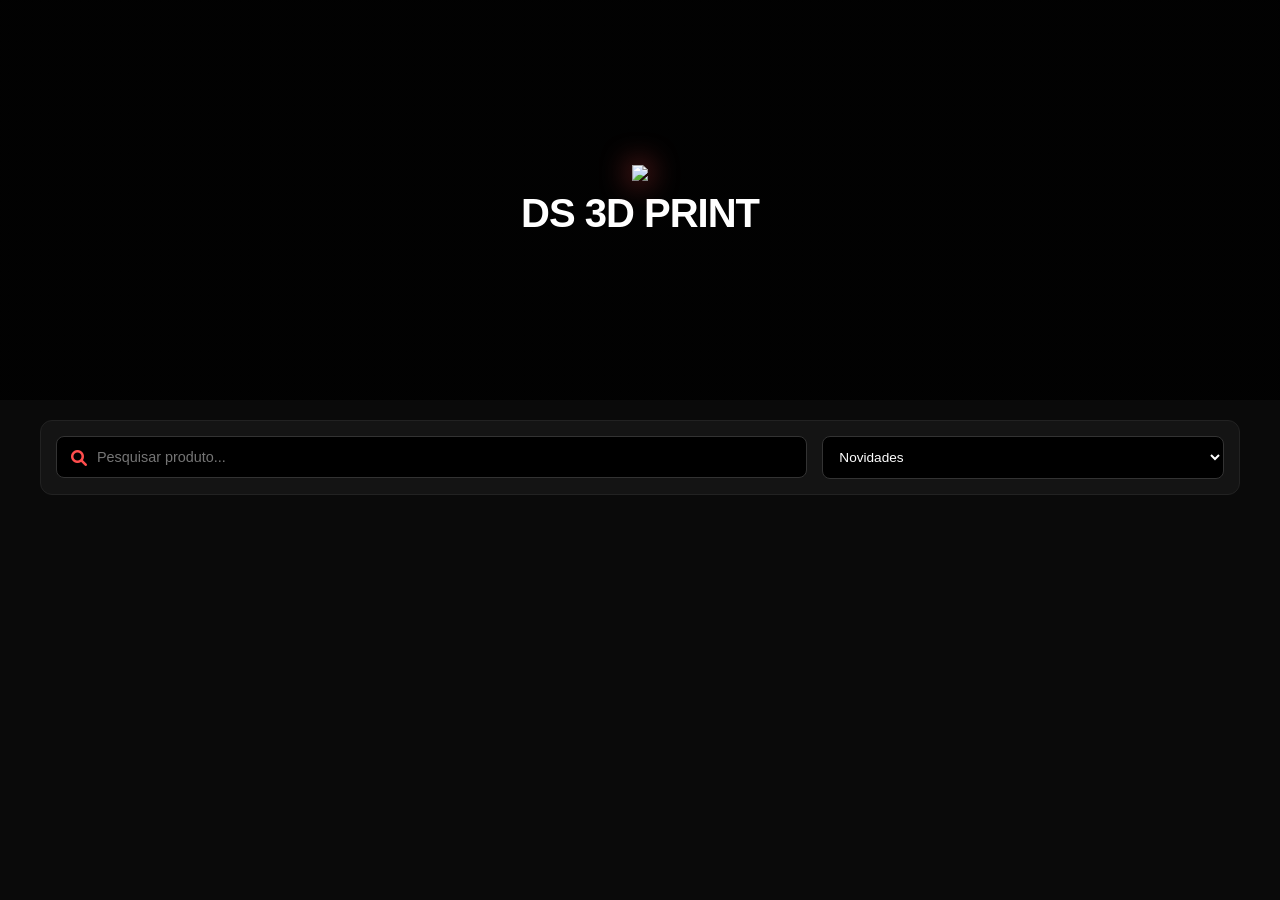
==== index.html @ 28a9cb51 "Fix layout and visibility issues in index.html Correct layout issues in tools section and filters vi" ====
<!DOCTYPE html>
<html lang="pt">
<head>
    <meta charset="UTF-8">
    <meta name="viewport" content="width=device-width, initial-scale=1.0">
    <title>DS 3D PRINT | Engenharia & Design</title>
    
    <script src="https://cdn.jsdelivr.net/npm/@supabase/supabase-js@2"></script>
    <link rel="stylesheet" href="https://cdnjs.cloudflare.com/ajax/libs/font-awesome/6.0.0/css/all.min.css">

    <style>
        :root {
            --bg: #0a0a0a;
            --card-bg: #141414;
            --text: #ffffff;
            --accent: #ff4d4d;
            --accent-hover: #cc0000;
            --gray: #888;
            --gold: #ffd700;
        }

        body { font-family: 'Inter', sans-serif; background: var(--bg); color: var(--text); margin: 0; overflow-x: hidden; }

        /* HERO */
        .hero {
            height: 40vh; display: flex; flex-direction: column; justify-content: center; align-items: center; text-align: center;
            background: linear-gradient(rgba(0,0,0,0.85), rgba(0,0,0,0.85)), 
                        url('https://wxwdvixxcrduzneqjfwo.supabase.co/storage/v1/object/public/fotos_pecas/fundo.png');
            background-size: cover; background-position: center; background-attachment: fixed; padding: 20px;
        }
        .logo-hero { max-height: 70px; margin-bottom: 10px; filter: drop-shadow(0 0 15px var(--accent)); }
        h1 { font-size: clamp(1.5rem, 5vw, 2.5rem); margin: 0; font-weight: 900; letter-spacing: -1px; }

        /* FERRAMENTAS - CORREÇÃO DE LAYOUT */
        .tools-section { max-width: 1200px; margin: 20px auto 0; padding: 0 15px; }
        
        .tools-container { 
            display: flex; 
            gap: 15px; 
            flex-wrap: wrap; 
            background: var(--card-bg); 
            padding: 15px; 
            border-radius: 12px;
            border: 1px solid #222;
        }

        .search-wrapper { position: relative; flex: 2; min-width: 250px; }
        .search-input { 
            width: 100%; padding: 12px 12px 12px 40px; background: #000; 
            border: 1px solid #333; border-radius: 8px; color: white; outline: none; font-size: 0.9rem;
            box-sizing: border-box;
        }
        .search-icon { position: absolute; left: 15px; top: 50%; transform: translateY(-50%); color: var(--accent); }

        .sort-select { 
            flex: 1; min-width: 150px; padding: 12px; background: #000; 
            border: 1px solid #333; border-radius: 8px; color: white; font-size: 0.85rem; cursor: pointer; 
        }

        /* FILTROS - CORREÇÃO DE VISIBILIDADE */
        .filters { 
            display: flex; 
            justify-content: center; 
            gap: 10px; 
            margin: 25px auto; 
            flex-wrap: wrap; 
            max-width: 1200px; 
            padding: 0 15px;
        }
        .filter-btn { 
            background: #111; color: #fff; border: 1px solid #333; padding: 10px 18px; 
            border-radius: 6px; cursor: pointer; font-size: 0.75rem; font-weight: bold; 
            text-transform: uppercase; transition: 0.3s; 
        }
        .filter-btn.active { background: var(--accent); border-color: var(--accent); box-shadow: 0 4px 12px rgba(255,77,77,0.3); }

        /* DESTAQUES */
        .destaque-section { padding: 20px 15px; max-width: 1200px; margin: 0 auto 40px; background: rgba(255, 215, 0, 0.03); border-radius: 15px; }
        .destaque-grid { display: grid; grid-template-columns: repeat(auto-fill, minmax(180px, 1fr)); gap: 15px; }

        /* GRID CATALOGO */
        section { padding: 0 15px 40px; max-width: 1200px; margin: 0 auto; }
        .grid { display: grid; grid-template-columns: repeat(auto-fill, minmax(280px, 1fr)); gap: 20px; }

        /* CARDS */
        .card { background: var(--card-bg); border: 1px solid #222; border-radius: 12px; overflow: hidden; display: flex; flex-direction: column; position: relative; transition: 0.3s; }
        .card:hover { border-color: var(--accent); transform: translateY(-3px); }
        .card-destaque { border-color: var(--gold); }
        
        .carousel { position: relative; width: 100%; aspect-ratio: 1; background: #fff; }
        .carousel-track { display: flex; overflow-x: auto; scroll-snap-type: x mandatory; scrollbar-width: none; height: 100%; }
        .carousel-track::-webkit-scrollbar { display: none; }
        .carousel-track img { min-width: 100%; height: 100%; object-fit: contain; scroll-snap-align: start; }

        .card-info { padding: 15px; flex-grow: 1; display: flex; flex-direction: column; justify-content: space-between; }
        .card-nome { font-size: 0.85rem; font-weight: 800; text-transform: uppercase; color: #fff; margin-bottom: 5px; min-height: 2.4em; }
        .preco { font-size: 1.3rem; color: var(--accent); font-weight: 900; margin-bottom: 10px; }
        
        .order-row { display: flex; gap: 8px; align-items: center; }
        .qty { width: 45px; background: #000; border: 1px solid #333; color: white; padding: 8px 2px; text-align: center; border-radius: 5px; font-size: 0.8rem; }
        .btn-order { flex: 1; background: var(--accent); color: white; border: none; padding: 10px; font-weight: bold; border-radius: 6px; font-size: 0.75rem; cursor: pointer; text-transform: uppercase; }

        .wa-float { position: fixed; bottom: 20px; right: 20px; z-index: 1000; }
        .wa-btn { background: var(--accent); color: white; padding: 14px 22px; border-radius: 50px; text-decoration: none; font-weight: bold; box-shadow: 0 5px 15px rgba(255,77,77,0.4); display: flex; align-items: center; gap: 8px; }

        @media (max-width: 600px) { 
            .tools-container { flex-direction: column; }
            .wa-btn span { display: none; }
        }
    </style>
</head>
<body>

    <div class="hero">
        <img src="https://wxwdvixxcrduzneqjfwo.supabase.co/storage/v1/object/public/fotos_pecas/logo.png" class="logo-hero">
        <h1>DS 3D PRINT</h1>
    </div>

    <div class="tools-section">
        <div class="tools-container">
            <div class="search-wrapper">
                <i class="fas fa-search search-icon"></i>
                <input type="text" id="search-input" class="search-input" placeholder="Pesquisar produto...">
            </div>
            <select id="sort-select" class="sort-select">
                <option value="recentes">Novidades</option>
                <option value="crescente">Preço: Baixo para Alto</option>
                <option value="decrescente">Preço: Alto para Baixo</option>
            </select>
        </div>
    </div>

    <div class="filters" id="category-filters"></div>

    <div class="destaque-section" id="destaque-section" style="display:none;">
        <h2 style="font-size: 0.8rem; color: var(--gold); text-transform: uppercase; margin-bottom: 15px;">⭐ Em Destaque</h2>
        <div class="destaque-grid" id="destaque-grid"></div>
    </div>

    <section>
        <div class="grid" id="portfolio-grid"></div>
    </section>

    <div class="wa-float" id="wa-float" style="display:none;">
        <a href="https://wa.me/351911780404" class="wa-btn" target="_blank"><i class="fab fa-whatsapp"></i> <span>Encomendar</span></a>
    </div>

    <script>
        const SB_URL = "https://wxwdvixxcrduzneqjfwo.supabase.co";
        const SB_KEY = "eyJhbGciOiJIUzI1NiIsInR5cCI6IkpXVCJ9.eyJpc3MiOiJzdXBhYmFzZSIsInJlZiI6Ind4d2R2aXh4Y3JkdXpuZXFqZndvIiwicm9sZSI6ImFub24iLCJpYXQiOjE3NzIyMTg0MDEsImV4cCI6MjA4Nzc5NDQwMX0.WKs7b9PMec_AxbU2TThK_TdiyhN8pamiUFN1H2z36aM";
        const _supabase = supabase.createClient(SB_URL, SB_KEY);

        let todasAsPecas = [];
        let categoriaAtiva = 'Todas';

        const regrasCategorias = [
            { chave: 'suporte', nome: 'Suportes' },
            { chave: 'vaso', nome: 'Vasos' },
            { chave: 'articulado', nome: 'Articulados' },
            { chave: 'organizador', nome: 'Organizadores' },
            { chave: 'jarra', nome: 'Jarras' }
        ];

        async function carregar() {
            const { data } = await _supabase.from('pecas_portfolio').select('*').order('created_at', { ascending: false });
            
            todasAsPecas = data.map(p => {
                let catAuto = p.categoria && p.categoria !== 'Geral' ? p.categoria : null;
                const nomeLow = p.nome_peca.toLowerCase();
                
                if (!catAuto) {
                    for (let regra of regrasCategorias) {
                        if (nomeLow.includes(regra.chave)) {
                            catAuto = regra.nome;
                            break;
                        }
                    }
                }
                return { ...p, categoria_final: catAuto || 'Outros' };
            });

            const categoriasUnicas = [...new Set(todasAsPecas.map(p => p.categoria_final))].sort();
            const fDiv = document.getElementById('category-filters');
            
            fDiv.innerHTML = `<button class="filter-btn active" onclick="setCat('Todas', this)">Todas</button>`;
            categoriasUnicas.forEach(cat => {
                fDiv.innerHTML += `<button class="filter-btn" onclick="setCat('${cat}', this)">${cat}</button>`;
            });

            const emDestaque = todasAsPecas.filter(p => p.destaque);
            if (emDestaque.length > 0) {
                document.getElementById('destaque-section').style.display = 'block';
                document.getElementById('destaque-grid').innerHTML = emDestaque.map(p => criarCard(p, 'dest')).join('');
            }

            renderizar();
        }

        function renderizar() {
            const termo = document.getElementById('search-input').value.toLowerCase();
            const sort = document.getElementById('sort-select').value;
            const grid = document.getElementById('portfolio-grid');
            
            let filtrados = todasAsPecas.filter(p => {
                const matchCat = (categoriaAtiva === 'Todas') || (p.categoria_final === categoriaAtiva);
                const matchSearch = p.nome_peca.toLowerCase().includes(termo);
                return matchCat && matchSearch;
            });

            if (sort === 'crescente') filtrados.sort((a,b) => a.preco_sugerido - b.preco_sugerido);
            else if (sort === 'decrescente') filtrados.sort((a,b) => b.preco_sugerido - a.preco_sugerido);
            else filtrados.sort((a,b) => new Date(b.created_at) - new Date(a.created_at));

            grid.innerHTML = filtrados.map(p => criarCard(p, '')).join('');
        }

        function criarCard(p, prefix) {
            const fotos = p.foto_url.split(',');
            const id = prefix ? `${prefix}-${p.id}` : p.id;
            return `
                <div class="card ${prefix==='dest'?'card-destaque':''}">
                    <div class="carousel">
                        <div class="carousel-track" onscroll="updateDots(this, '${id}')">
                            ${fotos.map(url => `<img src="${url.trim()}" loading="lazy">`).join('')}
                        </div>
                        ${fotos.length > 1 ? `<div class="dots" id="dots-${id}">${fotos.map((_,i) => `<div class="dot ${i===0?'active':''}"></div>`).join('')}</div>` : ''}
                    </div>
                    <div class="card-info">
                        <div>
                            <div class="card-nome">${p.nome_peca}</div>
                            <div class="preco">${p.preco_sugerido}€</div>
                        </div>
                        <div class="order-row">
                            <input type="number" id="qtd-${id}" value="1" min="1" class="qty">
                            <button onclick="encomendar('${p.nome_peca.replace(/'/g, "\\'")}', '${id}', ${p.preco_sugerido})" class="btn-order">Encomendar</button>
                        </div>
                    </div>
                </div>`;
        }

        function setCat(c, btn) {
            document.querySelectorAll('.filter-btn').forEach(b => b.classList.remove('active'));
            btn.classList.add('active');
            categoriaAtiva = c;
            renderizar();
        }

        function updateDots(track, id) {
            const dotsContainer = document.getElementById(`dots-${id}`);
            if (!dotsContainer) return;
            const index = Math.round(track.scrollLeft / track.offsetWidth);
            const dots = dotsContainer.querySelectorAll('.dot');
            dots.forEach((dot, i) => dot.classList.toggle('active', i === index));
        }

        function encomendar(nome, id, preco) {
            const qtd = document.getElementById(`qtd-${id}`).value;
            window.open(`https://wa.me/351911780404?text=Olá Diogo! Gostaria de encomendar:\n\n🛠️ *Projeto:* ${nome}\n🔢 *Qtd:* ${qtd}\n💰 *Total:* ${(qtd*preco).toFixed(2)}€`, '_blank');
        }

        document.getElementById('search-input').addEventListener('input', renderizar);
        document.getElementById('sort-select').addEventListener('change', renderizar);

        carregar();
        setTimeout(() => { document.getElementById('wa-float').style.display = 'flex'; }, 2000);
    </script>
</body>
</html>
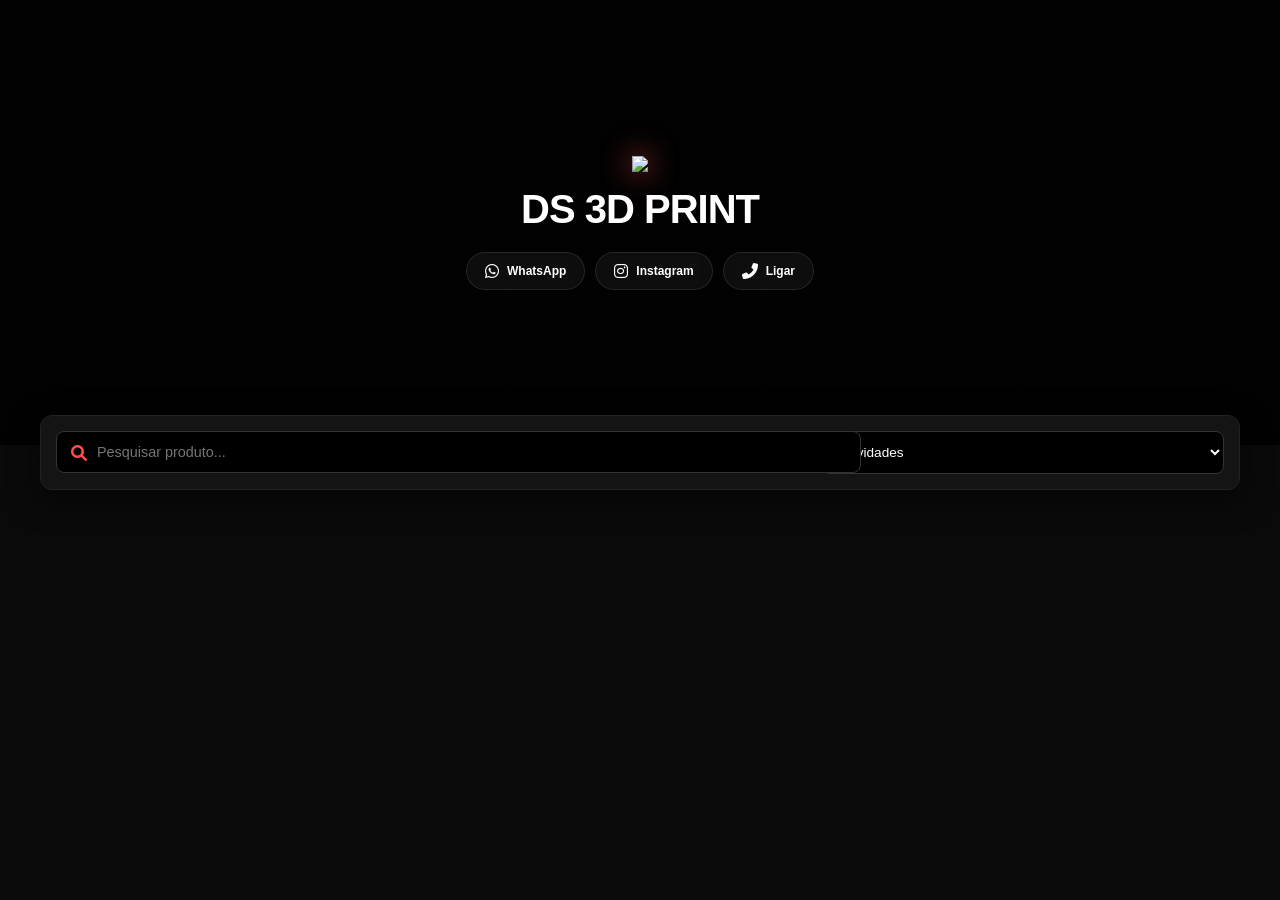
==== commit 78ff461e: "Update index.html" ====
--- a/index.html
+++ b/index.html
@@ -23,88 +23,77 @@
 
         /* HERO */
         .hero {
-            height: 40vh; display: flex; flex-direction: column; justify-content: center; align-items: center; text-align: center;
+            height: 45vh; display: flex; flex-direction: column; justify-content: center; align-items: center; text-align: center;
             background: linear-gradient(rgba(0,0,0,0.85), rgba(0,0,0,0.85)), 
                         url('https://wxwdvixxcrduzneqjfwo.supabase.co/storage/v1/object/public/fotos_pecas/fundo.png');
             background-size: cover; background-position: center; background-attachment: fixed; padding: 20px;
         }
-        .logo-hero { max-height: 70px; margin-bottom: 10px; filter: drop-shadow(0 0 15px var(--accent)); }
-        h1 { font-size: clamp(1.5rem, 5vw, 2.5rem); margin: 0; font-weight: 900; letter-spacing: -1px; }
-
-        /* FERRAMENTAS - CORREÇÃO DE LAYOUT */
-        .tools-section { max-width: 1200px; margin: 20px auto 0; padding: 0 15px; }
-        
+        .logo-hero { max-height: 80px; margin-bottom: 15px; filter: drop-shadow(0 0 15px var(--accent)); }
+        h1 { font-size: clamp(1.8rem, 6vw, 2.5rem); margin: 0; font-weight: 900; letter-spacing: -1px; text-transform: uppercase; }
+
+        /* BOTÕES DE CONTACTO RÁPIDO */
+        .quick-contacts { display: flex; gap: 10px; margin-top: 20px; flex-wrap: wrap; justify-content: center; }
+        .contact-chip { 
+            background: rgba(255, 255, 255, 0.05); border: 1px solid rgba(255, 255, 255, 0.1);
+            color: white; padding: 10px 18px; border-radius: 50px; text-decoration: none;
+            font-size: 0.75rem; font-weight: 700; display: flex; align-items: center; gap: 8px;
+            transition: 0.3s; backdrop-filter: blur(5px);
+        }
+        .contact-chip:hover { background: var(--accent); border-color: var(--accent); transform: translateY(-2px); }
+        .contact-chip i { font-size: 1rem; }
+
+        /* FERRAMENTAS (PESQUISA + ORDENAÇÃO) */
+        .tools-section { max-width: 1200px; margin: -30px auto 0; padding: 0 15px; position: relative; z-index: 10; }
         .tools-container { 
-            display: flex; 
-            gap: 15px; 
-            flex-wrap: wrap; 
-            background: var(--card-bg); 
-            padding: 15px; 
-            border-radius: 12px;
-            border: 1px solid #222;
-        }
-
+            display: flex; gap: 15px; flex-wrap: wrap; background: var(--card-bg); 
+            padding: 15px; border-radius: 12px; border: 1px solid #222; box-shadow: 0 10px 30px rgba(0,0,0,0.5);
+        }
         .search-wrapper { position: relative; flex: 2; min-width: 250px; }
         .search-input { 
             width: 100%; padding: 12px 12px 12px 40px; background: #000; 
             border: 1px solid #333; border-radius: 8px; color: white; outline: none; font-size: 0.9rem;
-            box-sizing: border-box;
         }
         .search-icon { position: absolute; left: 15px; top: 50%; transform: translateY(-50%); color: var(--accent); }
-
         .sort-select { 
             flex: 1; min-width: 150px; padding: 12px; background: #000; 
             border: 1px solid #333; border-radius: 8px; color: white; font-size: 0.85rem; cursor: pointer; 
         }
 
-        /* FILTROS - CORREÇÃO DE VISIBILIDADE */
-        .filters { 
-            display: flex; 
-            justify-content: center; 
-            gap: 10px; 
-            margin: 25px auto; 
-            flex-wrap: wrap; 
-            max-width: 1200px; 
-            padding: 0 15px;
-        }
-        .filter-btn { 
-            background: #111; color: #fff; border: 1px solid #333; padding: 10px 18px; 
-            border-radius: 6px; cursor: pointer; font-size: 0.75rem; font-weight: bold; 
-            text-transform: uppercase; transition: 0.3s; 
-        }
-        .filter-btn.active { background: var(--accent); border-color: var(--accent); box-shadow: 0 4px 12px rgba(255,77,77,0.3); }
+        /* FILTROS CATEGORIAS */
+        .filters { display: flex; justify-content: center; gap: 8px; margin: 30px auto; flex-wrap: wrap; max-width: 1200px; padding: 0 15px; }
+        .filter-btn { background: #111; color: #fff; border: 1px solid #222; padding: 8px 16px; border-radius: 6px; cursor: pointer; font-size: 0.7rem; font-weight: bold; text-transform: uppercase; transition: 0.3s; }
+        .filter-btn.active { background: var(--accent); border-color: var(--accent); }
 
         /* DESTAQUES */
-        .destaque-section { padding: 20px 15px; max-width: 1200px; margin: 0 auto 40px; background: rgba(255, 215, 0, 0.03); border-radius: 15px; }
+        .destaque-section { padding: 20px 15px; max-width: 1200px; margin: 0 auto 40px; }
         .destaque-grid { display: grid; grid-template-columns: repeat(auto-fill, minmax(180px, 1fr)); gap: 15px; }
 
-        /* GRID CATALOGO */
+        /* GRID PRINCIPAL */
         section { padding: 0 15px 40px; max-width: 1200px; margin: 0 auto; }
         .grid { display: grid; grid-template-columns: repeat(auto-fill, minmax(280px, 1fr)); gap: 20px; }
 
         /* CARDS */
         .card { background: var(--card-bg); border: 1px solid #222; border-radius: 12px; overflow: hidden; display: flex; flex-direction: column; position: relative; transition: 0.3s; }
         .card:hover { border-color: var(--accent); transform: translateY(-3px); }
-        .card-destaque { border-color: var(--gold); }
-        
         .carousel { position: relative; width: 100%; aspect-ratio: 1; background: #fff; }
         .carousel-track { display: flex; overflow-x: auto; scroll-snap-type: x mandatory; scrollbar-width: none; height: 100%; }
-        .carousel-track::-webkit-scrollbar { display: none; }
         .carousel-track img { min-width: 100%; height: 100%; object-fit: contain; scroll-snap-align: start; }
+        .dots { position: absolute; bottom: 8px; left: 50%; transform: translateX(-50%); display: flex; gap: 4px; z-index: 5; background: rgba(0,0,0,0.3); padding: 4px 8px; border-radius: 15px; }
+        .dot { width: 5px; height: 5px; background: rgba(255,255,255,0.3); border-radius: 50%; transition: 0.3s; }
+        .dot.active { background: var(--accent); width: 12px; border-radius: 3px; }
 
         .card-info { padding: 15px; flex-grow: 1; display: flex; flex-direction: column; justify-content: space-between; }
         .card-nome { font-size: 0.85rem; font-weight: 800; text-transform: uppercase; color: #fff; margin-bottom: 5px; min-height: 2.4em; }
-        .preco { font-size: 1.3rem; color: var(--accent); font-weight: 900; margin-bottom: 10px; }
-        
+        .preco { font-size: 1.3rem; color: var(--accent); font-weight: 900; margin-bottom: 12px; }
         .order-row { display: flex; gap: 8px; align-items: center; }
-        .qty { width: 45px; background: #000; border: 1px solid #333; color: white; padding: 8px 2px; text-align: center; border-radius: 5px; font-size: 0.8rem; }
+        .qty { width: 45px; background: #000; border: 1px solid #333; color: white; padding: 8px 2px; text-align: center; border-radius: 5px; }
         .btn-order { flex: 1; background: var(--accent); color: white; border: none; padding: 10px; font-weight: bold; border-radius: 6px; font-size: 0.75rem; cursor: pointer; text-transform: uppercase; }
 
         .wa-float { position: fixed; bottom: 20px; right: 20px; z-index: 1000; }
-        .wa-btn { background: var(--accent); color: white; padding: 14px 22px; border-radius: 50px; text-decoration: none; font-weight: bold; box-shadow: 0 5px 15px rgba(255,77,77,0.4); display: flex; align-items: center; gap: 8px; }
+        .wa-btn { background: #25D366; color: white; padding: 14px 22px; border-radius: 50px; text-decoration: none; font-weight: bold; box-shadow: 0 5px 15px rgba(0,0,0,0.3); display: flex; align-items: center; gap: 8px; }
 
         @media (max-width: 600px) { 
-            .tools-container { flex-direction: column; }
+            .tools-section { margin-top: 10px; }
             .wa-btn span { display: none; }
         }
     </style>
@@ -114,6 +103,18 @@
     <div class="hero">
         <img src="https://wxwdvixxcrduzneqjfwo.supabase.co/storage/v1/object/public/fotos_pecas/logo.png" class="logo-hero">
         <h1>DS 3D PRINT</h1>
+        
+        <div class="quick-contacts">
+            <a href="https://wa.me/351911780404" class="contact-chip" target="_blank">
+                <i class="fab fa-whatsapp"></i> WhatsApp
+            </a>
+            <a href="https://www.instagram.com/ds_3dprint" class="contact-chip" target="_blank">
+                <i class="fab fa-instagram"></i> Instagram
+            </a>
+            <a href="tel:+351911780404" class="contact-chip">
+                <i class="fas fa-phone-alt"></i> Ligar
+            </a>
+        </div>
     </div>
 
     <div class="tools-section">
@@ -133,7 +134,7 @@
     <div class="filters" id="category-filters"></div>
 
     <div class="destaque-section" id="destaque-section" style="display:none;">
-        <h2 style="font-size: 0.8rem; color: var(--gold); text-transform: uppercase; margin-bottom: 15px;">⭐ Em Destaque</h2>
+        <h2 style="font-size: 0.8rem; color: var(--gold); text-transform: uppercase; margin-bottom: 15px; letter-spacing: 2px;">⭐ Em Destaque</h2>
         <div class="destaque-grid" id="destaque-grid"></div>
     </div>
 
@@ -142,7 +143,9 @@
     </section>
 
     <div class="wa-float" id="wa-float" style="display:none;">
-        <a href="https://wa.me/351911780404" class="wa-btn" target="_blank"><i class="fab fa-whatsapp"></i> <span>Encomendar</span></a>
+        <a href="https://wa.me/351911780404" class="wa-btn" target="_blank">
+            <i class="fab fa-whatsapp"></i> <span>Dúvidas?</span>
+        </a>
     </div>
 
     <script>
@@ -167,7 +170,6 @@
             todasAsPecas = data.map(p => {
                 let catAuto = p.categoria && p.categoria !== 'Geral' ? p.categoria : null;
                 const nomeLow = p.nome_peca.toLowerCase();
-                
                 if (!catAuto) {
                     for (let regra of regrasCategorias) {
                         if (nomeLow.includes(regra.chave)) {
@@ -181,7 +183,6 @@
 
             const categoriasUnicas = [...new Set(todasAsPecas.map(p => p.categoria_final))].sort();
             const fDiv = document.getElementById('category-filters');
-            
             fDiv.innerHTML = `<button class="filter-btn active" onclick="setCat('Todas', this)">Todas</button>`;
             categoriasUnicas.forEach(cat => {
                 fDiv.innerHTML += `<button class="filter-btn" onclick="setCat('${cat}', this)">${cat}</button>`;
@@ -192,7 +193,6 @@
                 document.getElementById('destaque-section').style.display = 'block';
                 document.getElementById('destaque-grid').innerHTML = emDestaque.map(p => criarCard(p, 'dest')).join('');
             }
-
             renderizar();
         }
 
@@ -200,17 +200,14 @@
             const termo = document.getElementById('search-input').value.toLowerCase();
             const sort = document.getElementById('sort-select').value;
             const grid = document.getElementById('portfolio-grid');
-            
             let filtrados = todasAsPecas.filter(p => {
                 const matchCat = (categoriaAtiva === 'Todas') || (p.categoria_final === categoriaAtiva);
                 const matchSearch = p.nome_peca.toLowerCase().includes(termo);
                 return matchCat && matchSearch;
             });
-
             if (sort === 'crescente') filtrados.sort((a,b) => a.preco_sugerido - b.preco_sugerido);
             else if (sort === 'decrescente') filtrados.sort((a,b) => b.preco_sugerido - a.preco_sugerido);
             else filtrados.sort((a,b) => new Date(b.created_at) - new Date(a.created_at));
-
             grid.innerHTML = filtrados.map(p => criarCard(p, '')).join('');
         }
 
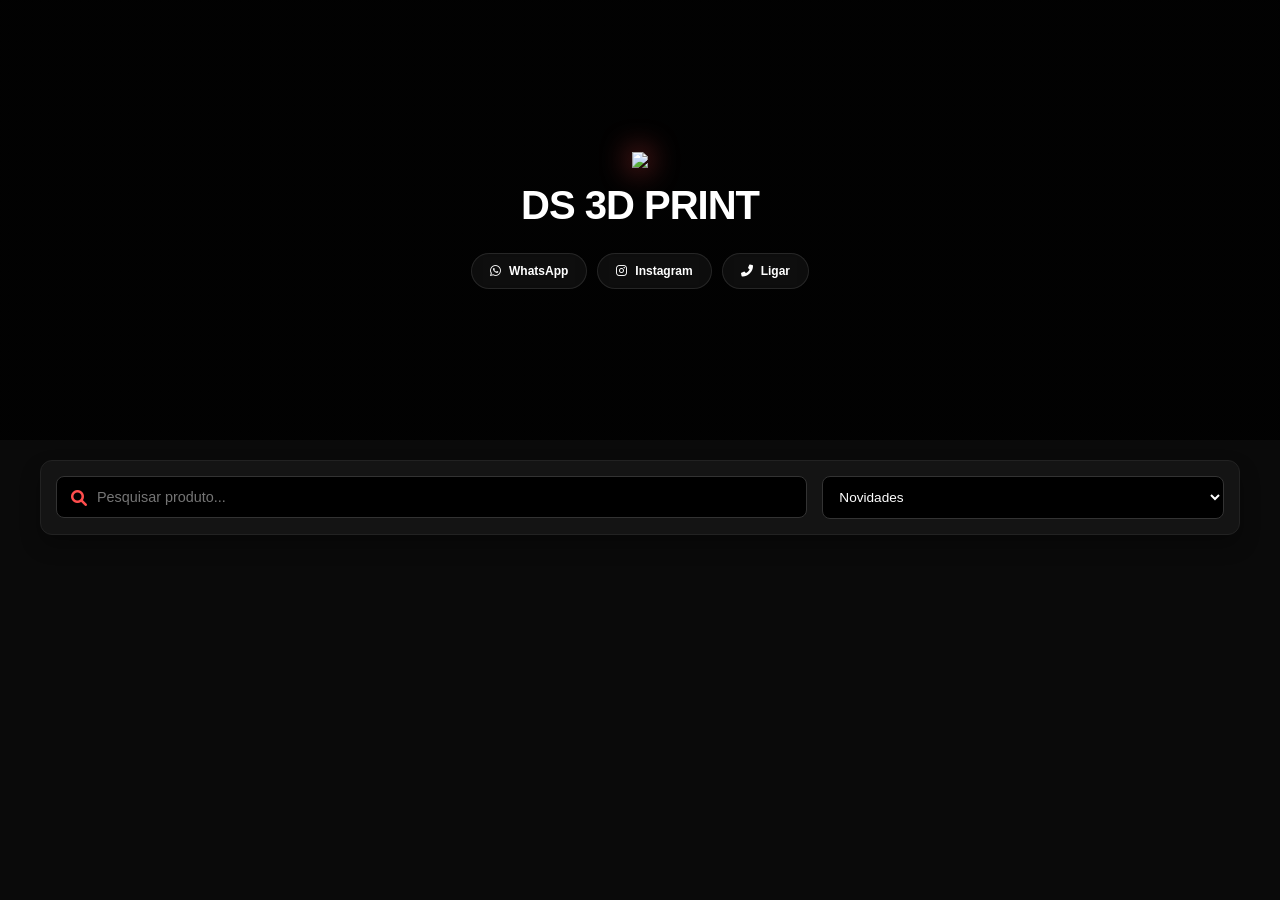
==== commit 812b1cd0: "Update index.html" ====
--- a/index.html
+++ b/index.html
@@ -23,16 +23,16 @@
 
         /* HERO */
         .hero {
-            height: 45vh; display: flex; flex-direction: column; justify-content: center; align-items: center; text-align: center;
+            height: auto; min-height: 40vh; display: flex; flex-direction: column; justify-content: center; align-items: center; text-align: center;
             background: linear-gradient(rgba(0,0,0,0.85), rgba(0,0,0,0.85)), 
                         url('https://wxwdvixxcrduzneqjfwo.supabase.co/storage/v1/object/public/fotos_pecas/fundo.png');
-            background-size: cover; background-position: center; background-attachment: fixed; padding: 20px;
+            background-size: cover; background-position: center; background-attachment: fixed; padding: 40px 20px;
         }
         .logo-hero { max-height: 80px; margin-bottom: 15px; filter: drop-shadow(0 0 15px var(--accent)); }
         h1 { font-size: clamp(1.8rem, 6vw, 2.5rem); margin: 0; font-weight: 900; letter-spacing: -1px; text-transform: uppercase; }
 
-        /* BOTÕES DE CONTACTO RÁPIDO */
-        .quick-contacts { display: flex; gap: 10px; margin-top: 20px; flex-wrap: wrap; justify-content: center; }
+        /* CONTACTOS RÁPIDOS */
+        .quick-contacts { display: flex; gap: 10px; margin-top: 25px; flex-wrap: wrap; justify-content: center; }
         .contact-chip { 
             background: rgba(255, 255, 255, 0.05); border: 1px solid rgba(255, 255, 255, 0.1);
             color: white; padding: 10px 18px; border-radius: 50px; text-decoration: none;
@@ -40,18 +40,18 @@
             transition: 0.3s; backdrop-filter: blur(5px);
         }
         .contact-chip:hover { background: var(--accent); border-color: var(--accent); transform: translateY(-2px); }
-        .contact-chip i { font-size: 1rem; }
-
-        /* FERRAMENTAS (PESQUISA + ORDENAÇÃO) */
-        .tools-section { max-width: 1200px; margin: -30px auto 0; padding: 0 15px; position: relative; z-index: 10; }
+
+        /* FERRAMENTAS (PESQUISA + ORDENAÇÃO) - CORREÇÃO DE POSICIONAMENTO */
+        .tools-section { max-width: 1200px; margin: 20px auto; padding: 0 15px; position: relative; }
         .tools-container { 
             display: flex; gap: 15px; flex-wrap: wrap; background: var(--card-bg); 
-            padding: 15px; border-radius: 12px; border: 1px solid #222; box-shadow: 0 10px 30px rgba(0,0,0,0.5);
+            padding: 15px; border-radius: 12px; border: 1px solid #222; box-shadow: 0 10px 20px rgba(0,0,0,0.3);
         }
         .search-wrapper { position: relative; flex: 2; min-width: 250px; }
         .search-input { 
             width: 100%; padding: 12px 12px 12px 40px; background: #000; 
             border: 1px solid #333; border-radius: 8px; color: white; outline: none; font-size: 0.9rem;
+            box-sizing: border-box;
         }
         .search-icon { position: absolute; left: 15px; top: 50%; transform: translateY(-50%); color: var(--accent); }
         .sort-select { 
@@ -59,10 +59,14 @@
             border: 1px solid #333; border-radius: 8px; color: white; font-size: 0.85rem; cursor: pointer; 
         }
 
-        /* FILTROS CATEGORIAS */
-        .filters { display: flex; justify-content: center; gap: 8px; margin: 30px auto; flex-wrap: wrap; max-width: 1200px; padding: 0 15px; }
-        .filter-btn { background: #111; color: #fff; border: 1px solid #222; padding: 8px 16px; border-radius: 6px; cursor: pointer; font-size: 0.7rem; font-weight: bold; text-transform: uppercase; transition: 0.3s; }
-        .filter-btn.active { background: var(--accent); border-color: var(--accent); }
+        /* FILTROS CATEGORIAS - GARANTIR ESPAÇO */
+        .filters { 
+            display: flex; justify-content: center; gap: 8px; 
+            margin: 20px auto 40px; flex-wrap: wrap; max-width: 1200px; padding: 0 15px; 
+            position: relative; z-index: 5;
+        }
+        .filter-btn { background: #111; color: #fff; border: 1px solid #222; padding: 10px 16px; border-radius: 6px; cursor: pointer; font-size: 0.75rem; font-weight: bold; text-transform: uppercase; transition: 0.3s; }
+        .filter-btn.active { background: var(--accent); border-color: var(--accent); box-shadow: 0 4px 10px rgba(255,77,77,0.2); }
 
         /* DESTAQUES */
         .destaque-section { padding: 20px 15px; max-width: 1200px; margin: 0 auto 40px; }
@@ -78,13 +82,11 @@
         .carousel { position: relative; width: 100%; aspect-ratio: 1; background: #fff; }
         .carousel-track { display: flex; overflow-x: auto; scroll-snap-type: x mandatory; scrollbar-width: none; height: 100%; }
         .carousel-track img { min-width: 100%; height: 100%; object-fit: contain; scroll-snap-align: start; }
-        .dots { position: absolute; bottom: 8px; left: 50%; transform: translateX(-50%); display: flex; gap: 4px; z-index: 5; background: rgba(0,0,0,0.3); padding: 4px 8px; border-radius: 15px; }
-        .dot { width: 5px; height: 5px; background: rgba(255,255,255,0.3); border-radius: 50%; transition: 0.3s; }
-        .dot.active { background: var(--accent); width: 12px; border-radius: 3px; }
-
+        
         .card-info { padding: 15px; flex-grow: 1; display: flex; flex-direction: column; justify-content: space-between; }
         .card-nome { font-size: 0.85rem; font-weight: 800; text-transform: uppercase; color: #fff; margin-bottom: 5px; min-height: 2.4em; }
         .preco { font-size: 1.3rem; color: var(--accent); font-weight: 900; margin-bottom: 12px; }
+        
         .order-row { display: flex; gap: 8px; align-items: center; }
         .qty { width: 45px; background: #000; border: 1px solid #333; color: white; padding: 8px 2px; text-align: center; border-radius: 5px; }
         .btn-order { flex: 1; background: var(--accent); color: white; border: none; padding: 10px; font-weight: bold; border-radius: 6px; font-size: 0.75rem; cursor: pointer; text-transform: uppercase; }
@@ -92,10 +94,7 @@
         .wa-float { position: fixed; bottom: 20px; right: 20px; z-index: 1000; }
         .wa-btn { background: #25D366; color: white; padding: 14px 22px; border-radius: 50px; text-decoration: none; font-weight: bold; box-shadow: 0 5px 15px rgba(0,0,0,0.3); display: flex; align-items: center; gap: 8px; }
 
-        @media (max-width: 600px) { 
-            .tools-section { margin-top: 10px; }
-            .wa-btn span { display: none; }
-        }
+        @media (max-width: 600px) { .wa-btn span { display: none; } }
     </style>
 </head>
 <body>
@@ -105,15 +104,9 @@
         <h1>DS 3D PRINT</h1>
         
         <div class="quick-contacts">
-            <a href="https://wa.me/351911780404" class="contact-chip" target="_blank">
-                <i class="fab fa-whatsapp"></i> WhatsApp
-            </a>
-            <a href="https://www.instagram.com/ds_3dprint" class="contact-chip" target="_blank">
-                <i class="fab fa-instagram"></i> Instagram
-            </a>
-            <a href="tel:+351911780404" class="contact-chip">
-                <i class="fas fa-phone-alt"></i> Ligar
-            </a>
+            <a href="https://wa.me/351911780404" class="contact-chip" target="_blank"><i class="fab fa-whatsapp"></i> WhatsApp</a>
+            <a href="https://www.instagram.com/ds_3dprint" class="contact-chip" target="_blank"><i class="fab fa-instagram"></i> Instagram</a>
+            <a href="tel:+351911780404" class="contact-chip"><i class="fas fa-phone-alt"></i> Ligar</a>
         </div>
     </div>
 
@@ -166,16 +159,12 @@
 
         async function carregar() {
             const { data } = await _supabase.from('pecas_portfolio').select('*').order('created_at', { ascending: false });
-            
             todasAsPecas = data.map(p => {
                 let catAuto = p.categoria && p.categoria !== 'Geral' ? p.categoria : null;
                 const nomeLow = p.nome_peca.toLowerCase();
                 if (!catAuto) {
                     for (let regra of regrasCategorias) {
-                        if (nomeLow.includes(regra.chave)) {
-                            catAuto = regra.nome;
-                            break;
-                        }
+                        if (nomeLow.includes(regra.chave)) { catAuto = regra.nome; break; }
                     }
                 }
                 return { ...p, categoria_final: catAuto || 'Outros' };
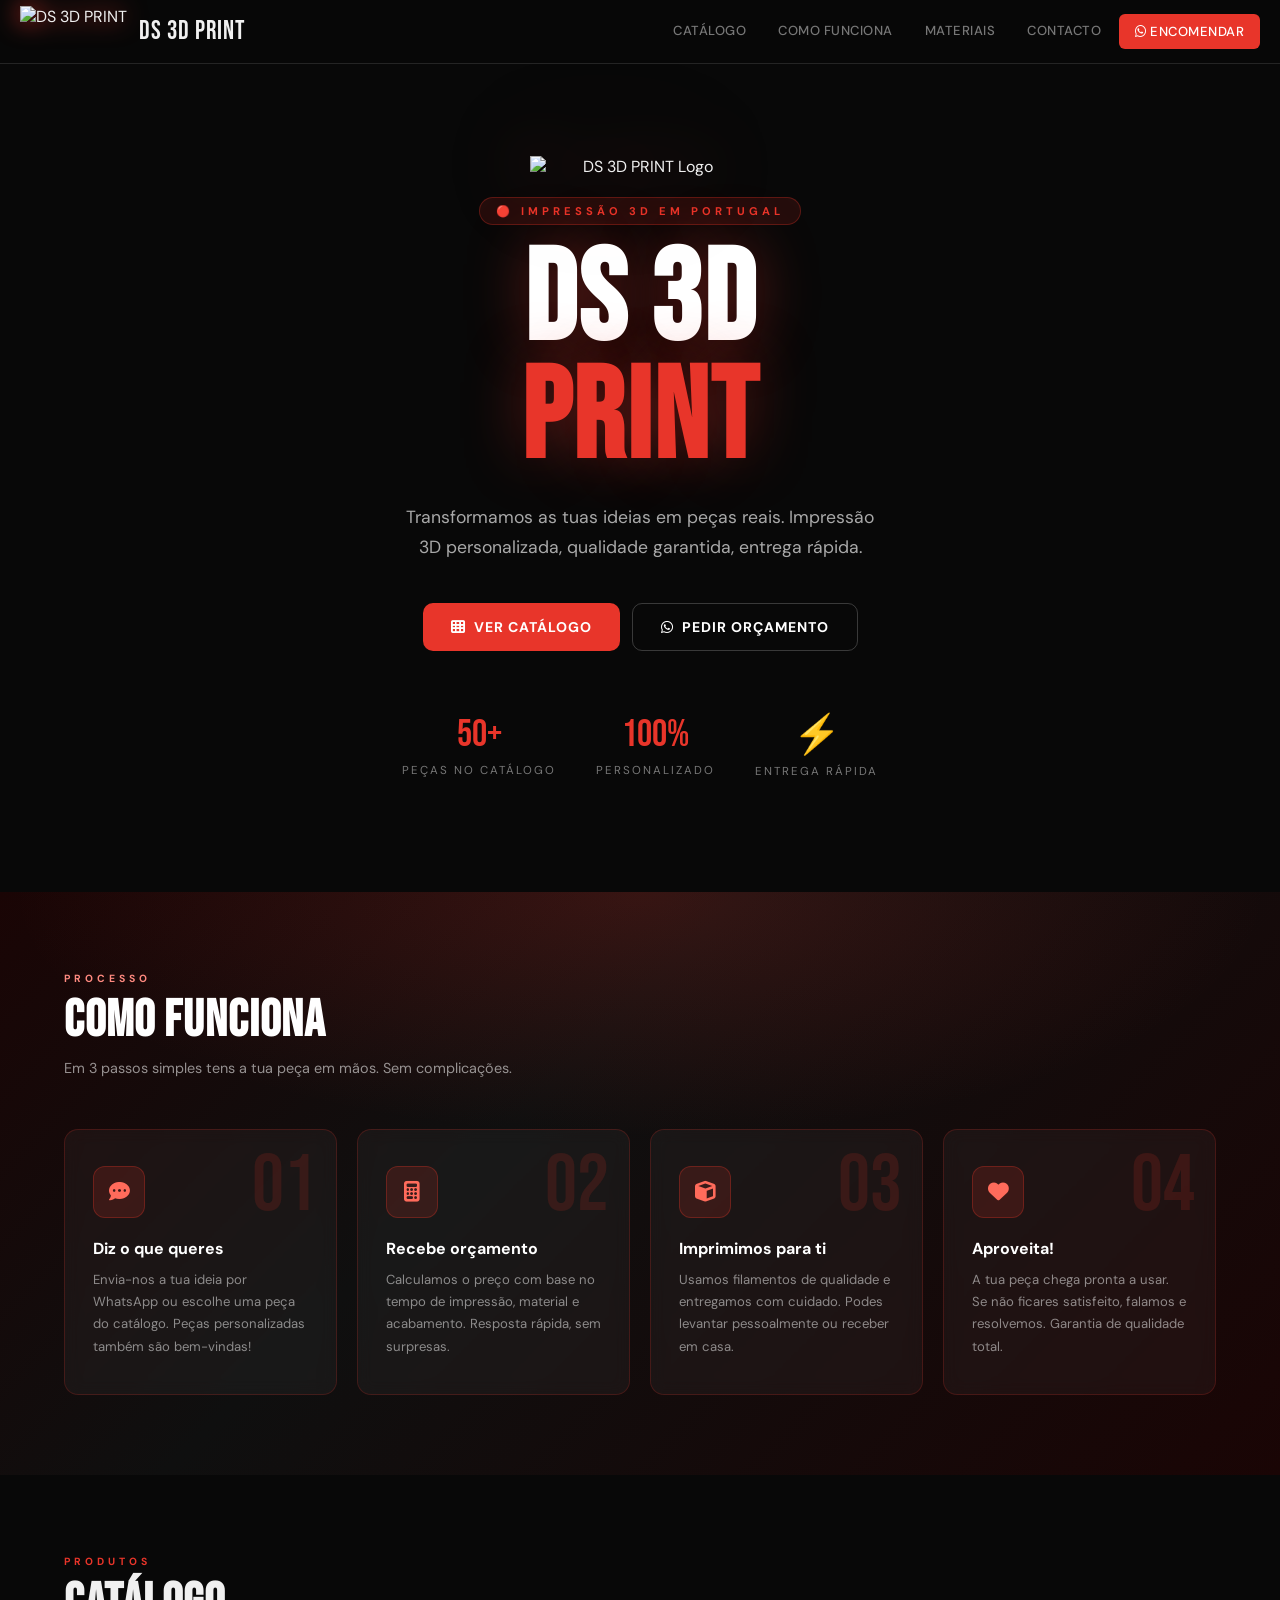
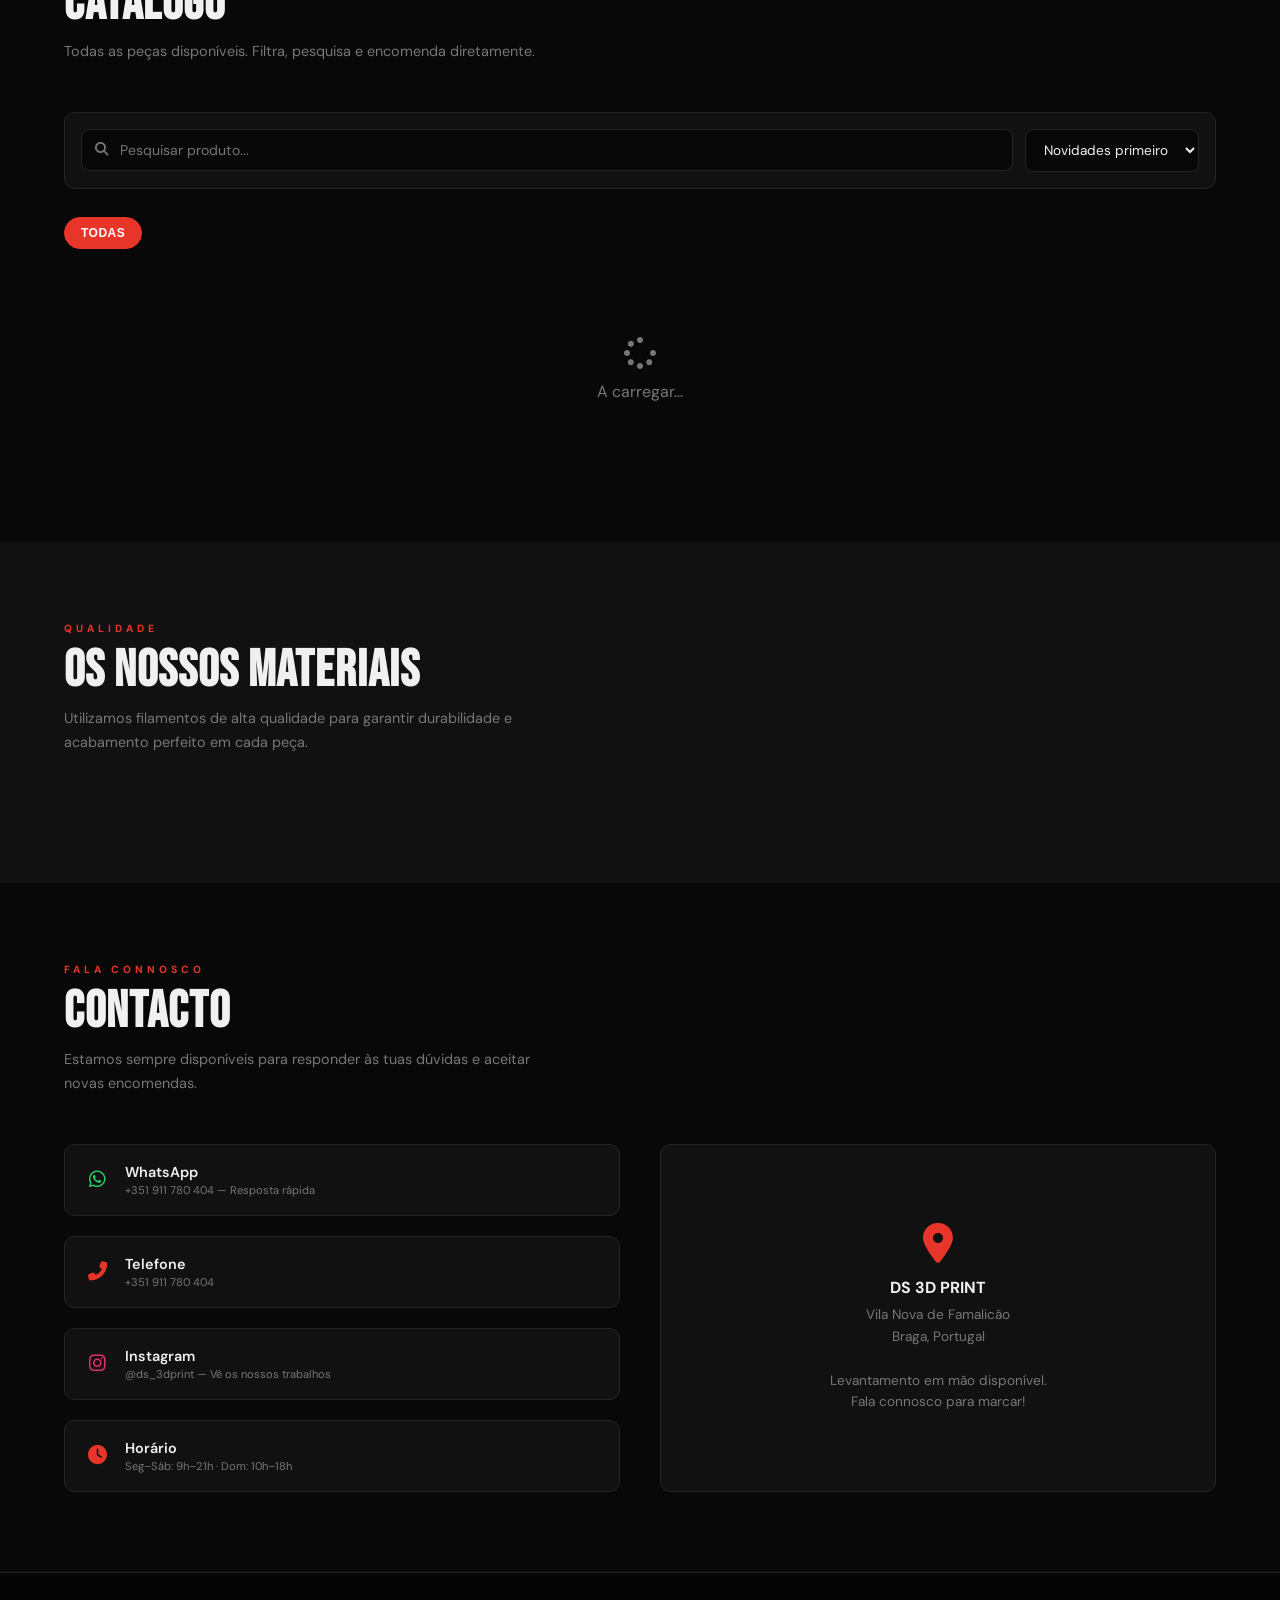
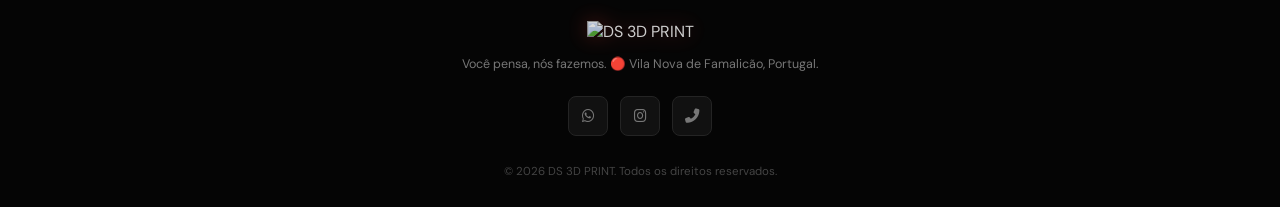
==== commit c621f0aa: "nova versao do site atualizada" ====
--- a/index.html
+++ b/index.html
@@ -3,252 +3,756 @@
 <head>
     <meta charset="UTF-8">
     <meta name="viewport" content="width=device-width, initial-scale=1.0">
-    <title>DS 3D PRINT | Engenharia & Design</title>
-    
+    <title>DS 3D PRINT | Impressão 3D Personalizada</title>
     <script src="https://cdn.jsdelivr.net/npm/@supabase/supabase-js@2"></script>
-    <link rel="stylesheet" href="https://cdnjs.cloudflare.com/ajax/libs/font-awesome/6.0.0/css/all.min.css">
-
+    <link rel="preconnect" href="https://fonts.googleapis.com">
+    <link rel="preconnect" href="https://fonts.gstatic.com" crossorigin>
+    <link href="https://fonts.googleapis.com/css2?family=Bebas+Neue&family=DM+Sans:wght@300;400;500;700&display=swap" rel="stylesheet">
+    <link rel="stylesheet" href="https://cdnjs.cloudflare.com/ajax/libs/font-awesome/6.5.0/css/all.min.css">
     <style>
+        *, *::before, *::after { box-sizing: border-box; margin: 0; padding: 0; }
+
         :root {
-            --bg: #0a0a0a;
-            --card-bg: #141414;
-            --text: #ffffff;
-            --accent: #ff4d4d;
-            --accent-hover: #cc0000;
-            --gray: #888;
-            --gold: #ffd700;
-        }
-
-        body { font-family: 'Inter', sans-serif; background: var(--bg); color: var(--text); margin: 0; overflow-x: hidden; }
-
-        /* HERO */
+            --bg: #080808;
+            --surface: #111111;
+            --surface2: #1a1a1a;
+            --border: #242424;
+            --red: #e8352a;
+            --red-dim: rgba(232,53,42,0.12);
+            --text: #f0f0f0;
+            --muted: #777;
+            --gold: #f0c040;
+            --font-display: 'Bebas Neue', sans-serif;
+            --font-body: 'DM Sans', sans-serif;
+            --radius: 10px;
+            --nav-h: 64px;
+        }
+
+        html { scroll-behavior: smooth; }
+        body { font-family: var(--font-body); background: var(--bg); color: var(--text); overflow-x: hidden; }
+
+        /* ─── BANNER ─── */
+        #site-banner {
+            background: var(--red);
+            color: #fff;
+            text-align: center;
+            padding: 9px 16px;
+            font-size: 0.78rem;
+            font-weight: 700;
+            letter-spacing: 0.5px;
+            display: none;
+        }
+
+        /* ─── NAVBAR ─── */
+        nav {
+            position: sticky; top: 0; z-index: 900;
+            height: var(--nav-h);
+            background: rgba(8,8,8,0.92);
+            backdrop-filter: blur(16px);
+            border-bottom: 1px solid var(--border);
+            display: flex; align-items: center;
+            padding: 0 20px; gap: 12px;
+        }
+        .nav-logo { height: 52px; filter: drop-shadow(0 0 12px var(--red)); flex-shrink: 0; }
+        .nav-brand { font-family: var(--font-display); font-size: 1.6rem; color: var(--text); letter-spacing: 1px; }
+        .nav-links {
+            display: flex; gap: 4px; margin-left: auto;
+        }
+        .nav-links a {
+            color: var(--muted); text-decoration: none; font-size: 0.82rem; font-weight: 500;
+            padding: 8px 14px; border-radius: 6px; transition: 0.2s;
+            text-transform: uppercase; letter-spacing: 0.5px;
+        }
+        .nav-links a:hover { color: var(--text); background: var(--surface2); }
+        .nav-links a.active { color: var(--red); }
+        .nav-cta {
+            background: var(--red); color: #fff !important;
+            border-radius: 6px; padding: 9px 16px !important;
+        }
+        .nav-cta:hover { background: #c2291f; }
+        .hamburger {
+            display: none; flex-direction: column; gap: 5px; cursor: pointer;
+            background: none; border: none; padding: 6px; margin-left: auto;
+        }
+        .hamburger span { display: block; width: 22px; height: 2px; background: var(--text); border-radius: 2px; transition: 0.3s; }
+        .mobile-menu {
+            display: none; position: fixed; top: var(--nav-h); left: 0; right: 0; bottom: 0;
+            background: var(--bg); z-index: 850; flex-direction: column;
+            padding: 30px 24px; gap: 8px; overflow-y: auto;
+        }
+        .mobile-menu.open { display: flex; }
+        .mobile-menu a {
+            color: var(--text); text-decoration: none; font-size: 1.1rem; font-weight: 600;
+            padding: 14px 0; border-bottom: 1px solid var(--border);
+            text-transform: uppercase; letter-spacing: 1px;
+        }
+        .mobile-menu a.red { color: var(--red); }
+
+        /* ─── HERO ─── */
         .hero {
-            height: auto; min-height: 40vh; display: flex; flex-direction: column; justify-content: center; align-items: center; text-align: center;
-            background: linear-gradient(rgba(0,0,0,0.85), rgba(0,0,0,0.85)), 
-                        url('https://wxwdvixxcrduzneqjfwo.supabase.co/storage/v1/object/public/fotos_pecas/fundo.png');
-            background-size: cover; background-position: center; background-attachment: fixed; padding: 40px 20px;
-        }
-        .logo-hero { max-height: 80px; margin-bottom: 15px; filter: drop-shadow(0 0 15px var(--accent)); }
-        h1 { font-size: clamp(1.8rem, 6vw, 2.5rem); margin: 0; font-weight: 900; letter-spacing: -1px; text-transform: uppercase; }
-
-        /* CONTACTOS RÁPIDOS */
-        .quick-contacts { display: flex; gap: 10px; margin-top: 25px; flex-wrap: wrap; justify-content: center; }
-        .contact-chip { 
-            background: rgba(255, 255, 255, 0.05); border: 1px solid rgba(255, 255, 255, 0.1);
-            color: white; padding: 10px 18px; border-radius: 50px; text-decoration: none;
-            font-size: 0.75rem; font-weight: 700; display: flex; align-items: center; gap: 8px;
-            transition: 0.3s; backdrop-filter: blur(5px);
-        }
-        .contact-chip:hover { background: var(--accent); border-color: var(--accent); transform: translateY(-2px); }
-
-        /* FERRAMENTAS (PESQUISA + ORDENAÇÃO) - CORREÇÃO DE POSICIONAMENTO */
-        .tools-section { max-width: 1200px; margin: 20px auto; padding: 0 15px; position: relative; }
-        .tools-container { 
-            display: flex; gap: 15px; flex-wrap: wrap; background: var(--card-bg); 
-            padding: 15px; border-radius: 12px; border: 1px solid #222; box-shadow: 0 10px 20px rgba(0,0,0,0.3);
-        }
-        .search-wrapper { position: relative; flex: 2; min-width: 250px; }
-        .search-input { 
-            width: 100%; padding: 12px 12px 12px 40px; background: #000; 
-            border: 1px solid #333; border-radius: 8px; color: white; outline: none; font-size: 0.9rem;
-            box-sizing: border-box;
-        }
-        .search-icon { position: absolute; left: 15px; top: 50%; transform: translateY(-50%); color: var(--accent); }
-        .sort-select { 
-            flex: 1; min-width: 150px; padding: 12px; background: #000; 
-            border: 1px solid #333; border-radius: 8px; color: white; font-size: 0.85rem; cursor: pointer; 
-        }
-
-        /* FILTROS CATEGORIAS - GARANTIR ESPAÇO */
-        .filters { 
-            display: flex; justify-content: center; gap: 8px; 
-            margin: 20px auto 40px; flex-wrap: wrap; max-width: 1200px; padding: 0 15px; 
-            position: relative; z-index: 5;
-        }
-        .filter-btn { background: #111; color: #fff; border: 1px solid #222; padding: 10px 16px; border-radius: 6px; cursor: pointer; font-size: 0.75rem; font-weight: bold; text-transform: uppercase; transition: 0.3s; }
-        .filter-btn.active { background: var(--accent); border-color: var(--accent); box-shadow: 0 4px 10px rgba(255,77,77,0.2); }
+            min-height: 92vh;
+            display: flex; flex-direction: column; justify-content: center; align-items: center;
+            text-align: center;
+            background:
+                linear-gradient(to bottom, rgba(8,8,8,0) 0%, rgba(8,8,8,0.7) 60%, rgba(8,8,8,1) 100%),
+                url('https://wxwdvixxcrduzneqjfwo.supabase.co/storage/v1/object/public/fotos_pecas/fundo.png') center/cover no-repeat;
+            padding: 60px 24px 80px;
+            position: relative;
+        }
+        .hero-eyebrow {
+            font-size: 0.7rem; font-weight: 700; letter-spacing: 4px; text-transform: uppercase;
+            color: var(--red); margin-bottom: 18px;
+            background: var(--red-dim); border: 1px solid rgba(232,53,42,0.3);
+            display: inline-block; padding: 6px 16px; border-radius: 40px;
+        }
+        .hero h1 {
+            font-family: var(--font-display);
+            font-size: clamp(3.5rem, 12vw, 8rem);
+            line-height: 0.92; letter-spacing: 2px;
+            color: #fff;
+            text-shadow: 0 0 60px rgba(232,53,42,0.4);
+            margin-bottom: 24px;
+        }
+        .hero h1 span { color: var(--red); }
+        .hero-sub {
+            font-size: clamp(0.9rem, 2.5vw, 1.1rem); color: rgba(255,255,255,0.65);
+            max-width: 480px; line-height: 1.7; margin-bottom: 40px; font-weight: 400;
+        }
+        .hero-btns { display: flex; gap: 12px; flex-wrap: wrap; justify-content: center; }
+        .btn-primary {
+            background: var(--red); color: #fff; padding: 14px 28px; border-radius: var(--radius);
+            font-weight: 700; font-size: 0.88rem; text-decoration: none; text-transform: uppercase;
+            letter-spacing: 1px; transition: 0.2s; display: inline-flex; align-items: center; gap: 8px;
+        }
+        .btn-primary:hover { background: #c2291f; transform: translateY(-2px); }
+        .btn-secondary {
+            background: transparent; color: #fff; padding: 14px 28px; border-radius: var(--radius);
+            font-weight: 700; font-size: 0.88rem; text-decoration: none; text-transform: uppercase;
+            letter-spacing: 1px; border: 1px solid rgba(255,255,255,0.2); transition: 0.2s;
+            display: inline-flex; align-items: center; gap: 8px;
+        }
+        .btn-secondary:hover { border-color: rgba(255,255,255,0.5); transform: translateY(-2px); }
+        .hero-stats {
+            display: flex; gap: 40px; margin-top: 60px; flex-wrap: wrap; justify-content: center;
+        }
+        .stat { text-align: center; }
+        .stat-num { font-family: var(--font-display); font-size: 2.4rem; color: var(--red); display: block; }
+        .stat-lbl { font-size: 0.72rem; color: var(--muted); text-transform: uppercase; letter-spacing: 2px; }
+
+        /* ─── SECTION SHELL ─── */
+        .section { padding: 80px 24px; max-width: 1200px; margin: 0 auto; }
+        .section-header { margin-bottom: 48px; }
+        .section-tag {
+            font-size: 0.65rem; font-weight: 700; letter-spacing: 4px; text-transform: uppercase;
+            color: var(--red); margin-bottom: 10px; display: block;
+        }
+        .section-title {
+            font-family: var(--font-display); font-size: clamp(2rem, 5vw, 3.2rem);
+            line-height: 1; letter-spacing: 1px;
+        }
+        .section-sub { color: var(--muted); font-size: 0.9rem; margin-top: 10px; max-width: 480px; line-height: 1.7; }
+
+        /* ─── COMO FUNCIONA ─── */
+        #como-funciona {
+            background: linear-gradient(135deg, #1a0505 0%, #0f0f0f 40%, #1a0505 100%);
+            position: relative; overflow: hidden;
+        }
+        #como-funciona::before {
+            content: ''; position: absolute; inset: 0;
+            background: radial-gradient(ellipse 70% 60% at 50% 0%, rgba(232,53,42,0.18) 0%, transparent 70%);
+            pointer-events: none;
+        }
+        #como-funciona .inner { max-width: 1200px; margin: 0 auto; padding: 80px 24px; position: relative; z-index: 1; }
+        #como-funciona .section-tag { color: #ff8a80; }
+        #como-funciona .section-title { color: #fff; }
+        #como-funciona .section-sub { color: rgba(255,255,255,0.55); }
+
+        .steps { display: grid; grid-template-columns: repeat(auto-fit, minmax(220px, 1fr)); gap: 20px; margin-top: 48px; }
+        .step {
+            background: rgba(255,255,255,0.04);
+            backdrop-filter: blur(8px);
+            border: 1px solid rgba(232,53,42,0.2);
+            border-radius: 14px;
+            padding: 36px 28px; position: relative;
+            transition: 0.3s; overflow: hidden;
+        }
+        .step::before {
+            content: ''; position: absolute; top: 0; left: 0; right: 0; height: 3px;
+            background: linear-gradient(90deg, var(--red), transparent);
+            opacity: 0; transition: 0.3s;
+        }
+        .step:hover { background: rgba(232,53,42,0.08); border-color: rgba(232,53,42,0.5); transform: translateY(-4px); }
+        .step:hover::before { opacity: 1; }
+        .step-num {
+            font-family: var(--font-display); font-size: 5rem; color: rgba(232,53,42,0.15);
+            line-height: 1; margin-bottom: 16px; display: block;
+            position: absolute; top: 16px; right: 20px;
+        }
+        .step-icon-wrap {
+            width: 52px; height: 52px; background: rgba(232,53,42,0.15); border: 1px solid rgba(232,53,42,0.3);
+            border-radius: 12px; display: flex; align-items: center; justify-content: center;
+            margin-bottom: 20px; transition: 0.3s;
+        }
+        .step:hover .step-icon-wrap { background: rgba(232,53,42,0.25); }
+        .step-icon { font-size: 1.3rem; color: #ff6b5b; }
+        .step h3 { font-size: 1rem; font-weight: 700; margin-bottom: 10px; color: #fff; }
+        .step p { font-size: 0.82rem; color: rgba(255,255,255,0.5); line-height: 1.7; }
+
+        /* ─── CATÁLOGO ─── */
+        .catalog-toolbar {
+            display: flex; gap: 12px; flex-wrap: wrap; align-items: center;
+            margin-bottom: 28px; padding: 16px; background: var(--surface);
+            border: 1px solid var(--border); border-radius: var(--radius);
+        }
+        .search-wrap { position: relative; flex: 1; min-width: 200px; }
+        .search-wrap i { position: absolute; left: 14px; top: 50%; transform: translateY(-50%); color: var(--muted); font-size: 0.85rem; }
+        .search-input {
+            width: 100%; padding: 11px 14px 11px 38px;
+            background: var(--bg); border: 1px solid var(--border); border-radius: 8px;
+            color: var(--text); font-family: var(--font-body); font-size: 0.88rem; outline: none; transition: 0.2s;
+        }
+        .search-input:focus { border-color: var(--red); }
+        .sort-select {
+            padding: 11px 14px; background: var(--bg); border: 1px solid var(--border);
+            border-radius: 8px; color: var(--text); font-family: var(--font-body); font-size: 0.85rem;
+            cursor: pointer; outline: none; min-width: 160px;
+        }
+        .cat-pills { display: flex; gap: 8px; flex-wrap: wrap; margin-bottom: 28px; }
+        .cat-pill {
+            background: var(--surface); border: 1px solid var(--border); color: var(--muted);
+            padding: 8px 16px; border-radius: 40px; font-size: 0.75rem; font-weight: 600;
+            cursor: pointer; transition: 0.2s; text-transform: uppercase; letter-spacing: 0.5px;
+        }
+        .cat-pill.active, .cat-pill:hover { background: var(--red); border-color: var(--red); color: #fff; }
 
         /* DESTAQUES */
-        .destaque-section { padding: 20px 15px; max-width: 1200px; margin: 0 auto 40px; }
-        .destaque-grid { display: grid; grid-template-columns: repeat(auto-fill, minmax(180px, 1fr)); gap: 15px; }
-
-        /* GRID PRINCIPAL */
-        section { padding: 0 15px 40px; max-width: 1200px; margin: 0 auto; }
-        .grid { display: grid; grid-template-columns: repeat(auto-fill, minmax(280px, 1fr)); gap: 20px; }
-
-        /* CARDS */
-        .card { background: var(--card-bg); border: 1px solid #222; border-radius: 12px; overflow: hidden; display: flex; flex-direction: column; position: relative; transition: 0.3s; }
-        .card:hover { border-color: var(--accent); transform: translateY(-3px); }
-        .carousel { position: relative; width: 100%; aspect-ratio: 1; background: #fff; }
-        .carousel-track { display: flex; overflow-x: auto; scroll-snap-type: x mandatory; scrollbar-width: none; height: 100%; }
-        .carousel-track img { min-width: 100%; height: 100%; object-fit: contain; scroll-snap-align: start; }
-        
-        .card-info { padding: 15px; flex-grow: 1; display: flex; flex-direction: column; justify-content: space-between; }
-        .card-nome { font-size: 0.85rem; font-weight: 800; text-transform: uppercase; color: #fff; margin-bottom: 5px; min-height: 2.4em; }
-        .preco { font-size: 1.3rem; color: var(--accent); font-weight: 900; margin-bottom: 12px; }
-        
-        .order-row { display: flex; gap: 8px; align-items: center; }
-        .qty { width: 45px; background: #000; border: 1px solid #333; color: white; padding: 8px 2px; text-align: center; border-radius: 5px; }
-        .btn-order { flex: 1; background: var(--accent); color: white; border: none; padding: 10px; font-weight: bold; border-radius: 6px; font-size: 0.75rem; cursor: pointer; text-transform: uppercase; }
-
-        .wa-float { position: fixed; bottom: 20px; right: 20px; z-index: 1000; }
-        .wa-btn { background: #25D366; color: white; padding: 14px 22px; border-radius: 50px; text-decoration: none; font-weight: bold; box-shadow: 0 5px 15px rgba(0,0,0,0.3); display: flex; align-items: center; gap: 8px; }
-
-        @media (max-width: 600px) { .wa-btn span { display: none; } }
+        .destaque-row { display: grid; grid-template-columns: repeat(auto-fill, minmax(200px, 1fr)); gap: 14px; margin-bottom: 48px; }
+        .destaque-label {
+            font-size: 0.65rem; font-weight: 700; letter-spacing: 3px;
+            color: var(--gold); text-transform: uppercase; margin-bottom: 14px;
+            display: flex; align-items: center; gap: 8px;
+        }
+        .destaque-label::after { content: ''; flex: 1; height: 1px; background: var(--border); }
+        /* Destaque cards: botão empilhado para não cortar */
+        .destaque-row .card-order { flex-direction: column; }
+        .destaque-row .qty-input { width: 100%; }
+        .destaque-row .btn-order { width: 100%; justify-content: center; display: flex; align-items: center; gap: 6px; }
+
+        /* GRID */
+        .products-grid { display: grid; grid-template-columns: repeat(auto-fill, minmax(260px, 1fr)); gap: 16px; }
+
+        /* CARD */
+        .card {
+            background: var(--surface); border: 1px solid var(--border);
+            border-radius: var(--radius); overflow: hidden; display: flex; flex-direction: column;
+            transition: 0.25s; position: relative;
+        }
+        .card:hover { border-color: rgba(232,53,42,0.5); transform: translateY(-4px); box-shadow: 0 20px 40px rgba(0,0,0,0.5); }
+        .card-img-wrap { position: relative; aspect-ratio: 1; background: #fff; overflow: hidden; }
+        .card-carousel { display: flex; overflow-x: auto; scroll-snap-type: x mandatory; scrollbar-width: none; height: 100%; }
+        .card-carousel::-webkit-scrollbar { display: none; }
+        .card-carousel img { min-width: 100%; height: 100%; object-fit: contain; scroll-snap-align: start; }
+        .card-arrows {
+            position: absolute; top: 50%; transform: translateY(-50%);
+            width: 100%; display: flex; justify-content: space-between; padding: 0 8px;
+            pointer-events: none; opacity: 0; transition: 0.2s;
+        }
+        .card-img-wrap:hover .card-arrows { opacity: 1; }
+        .arrow-btn {
+            pointer-events: all; background: rgba(0,0,0,0.55); color: #fff; border: none;
+            width: 28px; height: 28px; border-radius: 50%; cursor: pointer; font-size: 0.7rem;
+            display: flex; align-items: center; justify-content: center; transition: 0.2s;
+        }
+        .arrow-btn:hover { background: var(--red); }
+        .badge-destaque {
+            position: absolute; top: 10px; left: 10px;
+            background: var(--gold); color: #000; font-size: 0.6rem; font-weight: 800;
+            padding: 3px 8px; border-radius: 4px; text-transform: uppercase; letter-spacing: 1px;
+        }
+        .card-body { padding: 16px; flex: 1; display: flex; flex-direction: column; gap: 10px; }
+        .card-cat { font-size: 0.62rem; font-weight: 700; color: var(--muted); text-transform: uppercase; letter-spacing: 1.5px; }
+        .card-name { font-weight: 700; font-size: 0.88rem; text-transform: uppercase; line-height: 1.3; color: var(--text); }
+        .card-price { font-family: var(--font-display); font-size: 1.6rem; color: var(--red); letter-spacing: 1px; }
+        .card-order { display: flex; gap: 8px; margin-top: auto; }
+        .qty-input {
+            width: 52px; padding: 9px 4px; text-align: center;
+            background: var(--bg); border: 1px solid var(--border); border-radius: 6px;
+            color: var(--text); font-family: var(--font-body); font-size: 0.88rem; outline: none;
+        }
+        .qty-input:focus { border-color: var(--red); }
+        .btn-order {
+            flex: 1; background: var(--red); color: #fff; border: none; padding: 10px 8px;
+            border-radius: 6px; font-weight: 700; font-size: 0.72rem; text-transform: uppercase;
+            letter-spacing: 0.3px; cursor: pointer; transition: 0.2s; font-family: var(--font-body);
+            display: flex; align-items: center; justify-content: center; gap: 5px;
+            white-space: nowrap; overflow: hidden; min-width: 0;
+        }
+        .btn-order:hover { background: #c2291f; }
+        .btn-order i { flex-shrink: 0; font-size: 0.85rem; }
+        .empty-state { text-align: center; padding: 60px 20px; color: var(--muted); grid-column: 1/-1; }
+        .empty-state i { font-size: 2rem; margin-bottom: 12px; display: block; }
+
+        /* ─── MATERIAIS ─── */
+        #materiais { background: var(--surface); }
+        #materiais .inner { max-width: 1200px; margin: 0 auto; padding: 80px 24px; }
+        .materiais-grid { display: grid; grid-template-columns: repeat(auto-fill, minmax(200px, 1fr)); gap: 14px; margin-top: 40px; }
+        .mat-card {
+            background: var(--bg); border: 1px solid var(--border); border-radius: var(--radius);
+            padding: 24px 20px; transition: 0.25s; cursor: default;
+        }
+        .mat-card:hover { border-color: var(--red); }
+        .mat-swatch { width: 36px; height: 36px; border-radius: 50%; margin-bottom: 14px; border: 2px solid var(--border); }
+        .mat-name { font-weight: 700; font-size: 0.9rem; margin-bottom: 4px; }
+        .mat-desc { font-size: 0.77rem; color: var(--muted); line-height: 1.5; }
+
+        /* ─── CONTACTO ─── */
+        #contacto { background: var(--bg); }
+        .contact-grid { display: grid; grid-template-columns: 1fr 1fr; gap: 40px; margin-top: 40px; }
+        .contact-info { display: flex; flex-direction: column; gap: 20px; }
+        .contact-chip {
+            display: flex; align-items: center; gap: 16px;
+            background: var(--surface); border: 1px solid var(--border);
+            border-radius: var(--radius); padding: 18px 20px; text-decoration: none; color: var(--text);
+            transition: 0.2s; font-weight: 600; font-size: 0.9rem;
+        }
+        .contact-chip:hover { border-color: var(--red); }
+        .contact-chip i { font-size: 1.2rem; color: var(--red); width: 24px; text-align: center; }
+        .contact-chip small { display: block; font-size: 0.7rem; color: var(--muted); font-weight: 400; margin-top: 2px; }
+        .contact-map {
+            background: var(--surface); border: 1px solid var(--border); border-radius: var(--radius);
+            overflow: hidden; display: flex; flex-direction: column; align-items: center;
+            justify-content: center; min-height: 260px; gap: 12px; color: var(--muted);
+        }
+        .contact-map i { font-size: 2.5rem; color: var(--red); }
+        .contact-map p { font-size: 0.85rem; text-align: center; padding: 0 20px; line-height: 1.6; }
+        .contact-map strong { color: var(--text); display: block; margin-bottom: 4px; font-size: 1rem; }
+
+        /* ─── FOOTER ─── */
+        footer {
+            background: #050505; border-top: 1px solid var(--border);
+            padding: 48px 24px 28px; text-align: center;
+        }
+        .hero-logo {
+            width: min(220px, 55vw);
+            margin-bottom: 20px;
+            filter: drop-shadow(0 0 30px rgba(232,53,42,0.6)) drop-shadow(0 0 60px rgba(232,53,42,0.25));
+            animation: logoPulse 3s ease-in-out infinite;
+        }
+        @keyframes logoPulse {
+            0%, 100% { filter: drop-shadow(0 0 30px rgba(232,53,42,0.6)) drop-shadow(0 0 60px rgba(232,53,42,0.25)); }
+            50% { filter: drop-shadow(0 0 45px rgba(232,53,42,0.9)) drop-shadow(0 0 90px rgba(232,53,42,0.4)); }
+        }
+        .footer-logo { height: 54px; margin-bottom: 14px; opacity: 0.85; filter: drop-shadow(0 0 10px rgba(232,53,42,0.4)); }
+        .footer-tagline { font-size: 0.78rem; color: var(--muted); margin-bottom: 24px; }
+        .footer-socials { display: flex; gap: 12px; justify-content: center; margin-bottom: 28px; }
+        .footer-socials a {
+            width: 40px; height: 40px; background: var(--surface); border: 1px solid var(--border);
+            border-radius: 8px; display: flex; align-items: center; justify-content: center;
+            color: var(--muted); font-size: 0.9rem; text-decoration: none; transition: 0.2s;
+        }
+        .footer-socials a:hover { background: var(--red); border-color: var(--red); color: #fff; }
+        .footer-copy { font-size: 0.72rem; color: #444; }
+
+        /* ─── WHATSAPP FLOAT ─── */
+        .wa-fab {
+            position: fixed; bottom: 22px; right: 22px; z-index: 800;
+            background: #25D366; color: #fff; border-radius: 50px;
+            padding: 14px 22px; font-weight: 700; font-size: 0.82rem;
+            text-decoration: none; display: flex; align-items: center; gap: 10px;
+            box-shadow: 0 8px 24px rgba(37,211,102,0.35); transition: 0.2s;
+            opacity: 0; transform: translateY(20px);
+        }
+        .wa-fab.show { opacity: 1; transform: translateY(0); }
+        .wa-fab:hover { transform: translateY(-3px) scale(1.03); box-shadow: 0 12px 28px rgba(37,211,102,0.45); }
+        .wa-fab-text { display: inline; }
+        @media (max-width: 500px) { .wa-fab-text { display: none; } .wa-fab { border-radius: 50%; padding: 16px; } }
+
+        /* ─── RESPONSIVE ─── */
+        @media (max-width: 768px) {
+            .nav-links { display: none; }
+            .hamburger { display: flex; }
+            .hero h1 { font-size: clamp(3rem, 14vw, 5rem); }
+            .hero-stats { gap: 28px; }
+            .steps { grid-template-columns: 1fr; gap: 0; }
+            .step:first-child { border-radius: var(--radius) var(--radius) 0 0; }
+            .step:last-child { border-radius: 0 0 var(--radius) var(--radius); }
+            .products-grid { grid-template-columns: repeat(auto-fill, minmax(160px, 1fr)); gap: 12px; }
+            .card-body { padding: 12px; }
+            .card-price { font-size: 1.3rem; }
+            .contact-grid { grid-template-columns: 1fr; }
+        }
+        @media (max-width: 420px) {
+            .products-grid { grid-template-columns: 1fr 1fr; }
+            .destaque-row { grid-template-columns: 1fr 1fr; }
+        }
     </style>
 </head>
 <body>
 
-    <div class="hero">
-        <img src="https://wxwdvixxcrduzneqjfwo.supabase.co/storage/v1/object/public/fotos_pecas/logo.png" class="logo-hero">
-        <h1>DS 3D PRINT</h1>
-        
-        <div class="quick-contacts">
-            <a href="https://wa.me/351911780404" class="contact-chip" target="_blank"><i class="fab fa-whatsapp"></i> WhatsApp</a>
-            <a href="https://www.instagram.com/ds_3dprint" class="contact-chip" target="_blank"><i class="fab fa-instagram"></i> Instagram</a>
-            <a href="tel:+351911780404" class="contact-chip"><i class="fas fa-phone-alt"></i> Ligar</a>
-        </div>
+<!-- BANNER PROMOÇÃO -->
+<div id="site-banner"></div>
+
+<!-- NAVBAR -->
+<nav>
+    <img src="https://wxwdvixxcrduzneqjfwo.supabase.co/storage/v1/object/public/fotos_pecas/logo.png" class="nav-logo" alt="DS 3D PRINT">
+    <span class="nav-brand">DS 3D PRINT</span>
+    <div class="nav-links">
+        <a href="#catalogo">Catálogo</a>
+        <a href="#como-funciona">Como Funciona</a>
+        <a href="#materiais">Materiais</a>
+        <a href="#contacto">Contacto</a>
+        <a href="https://wa.me/351911780404" class="nav-cta" target="_blank"><i class="fab fa-whatsapp"></i> Encomendar</a>
     </div>
-
-    <div class="tools-section">
-        <div class="tools-container">
-            <div class="search-wrapper">
-                <i class="fas fa-search search-icon"></i>
+    <button class="hamburger" id="hamburger" onclick="toggleMenu()" aria-label="Menu">
+        <span></span><span></span><span></span>
+    </button>
+</nav>
+
+<!-- MOBILE MENU -->
+<div class="mobile-menu" id="mobile-menu">
+    <a href="#catalogo" onclick="closeMenu()">🛒 Catálogo</a>
+    <a href="#como-funciona" onclick="closeMenu()">⚙️ Como Funciona</a>
+    <a href="#materiais" onclick="closeMenu()">🧵 Materiais</a>
+    <a href="#contacto" onclick="closeMenu()">📞 Contacto</a>
+    <a href="https://wa.me/351911780404" class="red" target="_blank">💬 Encomendar via WhatsApp</a>
+</div>
+
+<!-- HERO -->
+<section class="hero">
+    <img src="https://wxwdvixxcrduzneqjfwo.supabase.co/storage/v1/object/public/fotos_pecas/logo.png" class="hero-logo" alt="DS 3D PRINT Logo">
+    <span class="hero-eyebrow">🔴 Impressão 3D em Portugal</span>
+    <h1>DS 3D<br><span>PRINT</span></h1>
+    <p class="hero-sub">Transformamos as tuas ideias em peças reais. Impressão 3D personalizada, qualidade garantida, entrega rápida.</p>
+    <div class="hero-btns">
+        <a href="#catalogo" class="btn-primary"><i class="fas fa-th"></i> Ver Catálogo</a>
+        <a href="https://wa.me/351911780404?text=Olá! Quero fazer uma encomenda personalizada." class="btn-secondary" target="_blank"><i class="fab fa-whatsapp"></i> Pedir Orçamento</a>
+    </div>
+    <div class="hero-stats">
+        <div class="stat"><span class="stat-num" id="stat-pecas">50+</span><span class="stat-lbl">Peças no Catálogo</span></div>
+        <div class="stat"><span class="stat-num">100%</span><span class="stat-lbl">Personalizado</span></div>
+        <div class="stat"><span class="stat-num">⚡</span><span class="stat-lbl">Entrega Rápida</span></div>
+    </div>
+</section>
+
+<!-- COMO FUNCIONA -->
+<div id="como-funciona">
+    <div class="inner">
+        <div class="section-header">
+            <span class="section-tag">Processo</span>
+            <h2 class="section-title">COMO FUNCIONA</h2>
+            <p class="section-sub">Em 3 passos simples tens a tua peça em mãos. Sem complicações.</p>
+        </div>
+        <div class="steps">
+            <div class="step">
+                <span class="step-num">01</span>
+                <div class="step-icon-wrap"><i class="fas fa-comment-dots step-icon"></i></div>
+                <h3>Diz o que queres</h3>
+                <p>Envia-nos a tua ideia por WhatsApp ou escolhe uma peça do catálogo. Peças personalizadas também são bem-vindas!</p>
+            </div>
+            <div class="step">
+                <span class="step-num">02</span>
+                <div class="step-icon-wrap"><i class="fas fa-calculator step-icon"></i></div>
+                <h3>Recebe orçamento</h3>
+                <p>Calculamos o preço com base no tempo de impressão, material e acabamento. Resposta rápida, sem surpresas.</p>
+            </div>
+            <div class="step">
+                <span class="step-num">03</span>
+                <div class="step-icon-wrap"><i class="fas fa-cube step-icon"></i></div>
+                <h3>Imprimimos para ti</h3>
+                <p>Usamos filamentos de qualidade e entregamos com cuidado. Podes levantar pessoalmente ou receber em casa.</p>
+            </div>
+            <div class="step">
+                <span class="step-num">04</span>
+                <div class="step-icon-wrap"><i class="fas fa-heart step-icon"></i></div>
+                <h3>Aproveita!</h3>
+                <p>A tua peça chega pronta a usar. Se não ficares satisfeito, falamos e resolvemos. Garantia de qualidade total.</p>
+            </div>
+        </div>
+    </div>
+</div>
+
+<!-- CATÁLOGO -->
+<div id="catalogo">
+    <div class="section">
+        <div class="section-header">
+            <span class="section-tag">Produtos</span>
+            <h2 class="section-title">CATÁLOGO</h2>
+            <p class="section-sub">Todas as peças disponíveis. Filtra, pesquisa e encomenda diretamente.</p>
+        </div>
+
+        <!-- TOOLBAR -->
+        <div class="catalog-toolbar">
+            <div class="search-wrap">
+                <i class="fas fa-search"></i>
                 <input type="text" id="search-input" class="search-input" placeholder="Pesquisar produto...">
             </div>
             <select id="sort-select" class="sort-select">
-                <option value="recentes">Novidades</option>
-                <option value="crescente">Preço: Baixo para Alto</option>
-                <option value="decrescente">Preço: Alto para Baixo</option>
+                <option value="recentes">Novidades primeiro</option>
+                <option value="crescente">Preço: Baixo → Alto</option>
+                <option value="decrescente">Preço: Alto → Baixo</option>
             </select>
         </div>
+
+        <!-- CATEGORIAS -->
+        <div class="cat-pills" id="cat-pills">
+            <button class="cat-pill active" onclick="setCat('Todas', this)">Todas</button>
+        </div>
+
+        <!-- DESTAQUES -->
+        <div id="destaque-section" style="display:none;">
+            <div class="destaque-label">⭐ Em Destaque</div>
+            <div class="destaque-row" id="destaque-row"></div>
+        </div>
+
+        <!-- GRID PRINCIPAL -->
+        <div class="products-grid" id="products-grid">
+            <div class="empty-state"><i class="fas fa-spinner fa-spin"></i>A carregar...</div>
+        </div>
     </div>
-
-    <div class="filters" id="category-filters"></div>
-
-    <div class="destaque-section" id="destaque-section" style="display:none;">
-        <h2 style="font-size: 0.8rem; color: var(--gold); text-transform: uppercase; margin-bottom: 15px; letter-spacing: 2px;">⭐ Em Destaque</h2>
-        <div class="destaque-grid" id="destaque-grid"></div>
+</div>
+
+<!-- MATERIAIS -->
+<div id="materiais">
+    <div class="inner">
+        <div class="section-header">
+            <span class="section-tag">Qualidade</span>
+            <h2 class="section-title">OS NOSSOS MATERIAIS</h2>
+            <p class="section-sub">Utilizamos filamentos de alta qualidade para garantir durabilidade e acabamento perfeito em cada peça.</p>
+        </div>
+        <div class="materiais-grid" id="materiais-grid">
+            <!-- preenchido dinamicamente ou com fallback -->
+        </div>
     </div>
-
-    <section>
-        <div class="grid" id="portfolio-grid"></div>
-    </section>
-
-    <div class="wa-float" id="wa-float" style="display:none;">
-        <a href="https://wa.me/351911780404" class="wa-btn" target="_blank">
-            <i class="fab fa-whatsapp"></i> <span>Dúvidas?</span>
-        </a>
+</div>
+
+<!-- CONTACTO -->
+<div id="contacto">
+    <div class="section">
+        <div class="section-header">
+            <span class="section-tag">Fala Connosco</span>
+            <h2 class="section-title">CONTACTO</h2>
+            <p class="section-sub">Estamos sempre disponíveis para responder às tuas dúvidas e aceitar novas encomendas.</p>
+        </div>
+        <div class="contact-grid">
+            <div class="contact-info">
+                <a href="https://wa.me/351911780404" class="contact-chip" target="_blank">
+                    <i class="fab fa-whatsapp" style="color:#25D366"></i>
+                    <div>
+                        <div>WhatsApp</div>
+                        <small>+351 911 780 404 — Resposta rápida</small>
+                    </div>
+                </a>
+                <a href="tel:+351911780404" class="contact-chip">
+                    <i class="fas fa-phone-alt"></i>
+                    <div>
+                        <div>Telefone</div>
+                        <small>+351 911 780 404</small>
+                    </div>
+                </a>
+                <a href="https://www.instagram.com/ds_3dprint" class="contact-chip" target="_blank">
+                    <i class="fab fa-instagram" style="color:#e1306c"></i>
+                    <div>
+                        <div>Instagram</div>
+                        <small>@ds_3dprint — Vê os nossos trabalhos</small>
+                    </div>
+                </a>
+                <div class="contact-chip" style="cursor:default;">
+                    <i class="fas fa-clock"></i>
+                    <div>
+                        <div>Horário</div>
+                        <small>Seg–Sáb: 9h–21h · Dom: 10h–18h</small>
+                    </div>
+                </div>
+            </div>
+            <div class="contact-map">
+                <i class="fas fa-map-marker-alt"></i>
+                <p><strong>DS 3D PRINT</strong>Vila Nova de Famalicão<br>Braga, Portugal<br><br>Levantamento em mão disponível.<br>Fala connosco para marcar!</p>
+            </div>
+        </div>
     </div>
-
-    <script>
-        const SB_URL = "https://wxwdvixxcrduzneqjfwo.supabase.co";
-        const SB_KEY = "eyJhbGciOiJIUzI1NiIsInR5cCI6IkpXVCJ9.eyJpc3MiOiJzdXBhYmFzZSIsInJlZiI6Ind4d2R2aXh4Y3JkdXpuZXFqZndvIiwicm9sZSI6ImFub24iLCJpYXQiOjE3NzIyMTg0MDEsImV4cCI6MjA4Nzc5NDQwMX0.WKs7b9PMec_AxbU2TThK_TdiyhN8pamiUFN1H2z36aM";
-        const _supabase = supabase.createClient(SB_URL, SB_KEY);
-
-        let todasAsPecas = [];
-        let categoriaAtiva = 'Todas';
-
-        const regrasCategorias = [
-            { chave: 'suporte', nome: 'Suportes' },
-            { chave: 'vaso', nome: 'Vasos' },
-            { chave: 'articulado', nome: 'Articulados' },
-            { chave: 'organizador', nome: 'Organizadores' },
-            { chave: 'jarra', nome: 'Jarras' }
-        ];
-
-        async function carregar() {
-            const { data } = await _supabase.from('pecas_portfolio').select('*').order('created_at', { ascending: false });
-            todasAsPecas = data.map(p => {
-                let catAuto = p.categoria && p.categoria !== 'Geral' ? p.categoria : null;
-                const nomeLow = p.nome_peca.toLowerCase();
-                if (!catAuto) {
-                    for (let regra of regrasCategorias) {
-                        if (nomeLow.includes(regra.chave)) { catAuto = regra.nome; break; }
-                    }
-                }
-                return { ...p, categoria_final: catAuto || 'Outros' };
-            });
-
-            const categoriasUnicas = [...new Set(todasAsPecas.map(p => p.categoria_final))].sort();
-            const fDiv = document.getElementById('category-filters');
-            fDiv.innerHTML = `<button class="filter-btn active" onclick="setCat('Todas', this)">Todas</button>`;
-            categoriasUnicas.forEach(cat => {
-                fDiv.innerHTML += `<button class="filter-btn" onclick="setCat('${cat}', this)">${cat}</button>`;
-            });
-
-            const emDestaque = todasAsPecas.filter(p => p.destaque);
-            if (emDestaque.length > 0) {
-                document.getElementById('destaque-section').style.display = 'block';
-                document.getElementById('destaque-grid').innerHTML = emDestaque.map(p => criarCard(p, 'dest')).join('');
-            }
-            renderizar();
-        }
-
-        function renderizar() {
-            const termo = document.getElementById('search-input').value.toLowerCase();
-            const sort = document.getElementById('sort-select').value;
-            const grid = document.getElementById('portfolio-grid');
-            let filtrados = todasAsPecas.filter(p => {
-                const matchCat = (categoriaAtiva === 'Todas') || (p.categoria_final === categoriaAtiva);
-                const matchSearch = p.nome_peca.toLowerCase().includes(termo);
-                return matchCat && matchSearch;
-            });
-            if (sort === 'crescente') filtrados.sort((a,b) => a.preco_sugerido - b.preco_sugerido);
-            else if (sort === 'decrescente') filtrados.sort((a,b) => b.preco_sugerido - a.preco_sugerido);
-            else filtrados.sort((a,b) => new Date(b.created_at) - new Date(a.created_at));
-            grid.innerHTML = filtrados.map(p => criarCard(p, '')).join('');
-        }
-
-        function criarCard(p, prefix) {
-            const fotos = p.foto_url.split(',');
-            const id = prefix ? `${prefix}-${p.id}` : p.id;
-            return `
-                <div class="card ${prefix==='dest'?'card-destaque':''}">
-                    <div class="carousel">
-                        <div class="carousel-track" onscroll="updateDots(this, '${id}')">
-                            ${fotos.map(url => `<img src="${url.trim()}" loading="lazy">`).join('')}
-                        </div>
-                        ${fotos.length > 1 ? `<div class="dots" id="dots-${id}">${fotos.map((_,i) => `<div class="dot ${i===0?'active':''}"></div>`).join('')}</div>` : ''}
-                    </div>
-                    <div class="card-info">
-                        <div>
-                            <div class="card-nome">${p.nome_peca}</div>
-                            <div class="preco">${p.preco_sugerido}€</div>
-                        </div>
-                        <div class="order-row">
-                            <input type="number" id="qtd-${id}" value="1" min="1" class="qty">
-                            <button onclick="encomendar('${p.nome_peca.replace(/'/g, "\\'")}', '${id}', ${p.preco_sugerido})" class="btn-order">Encomendar</button>
-                        </div>
-                    </div>
-                </div>`;
-        }
-
-        function setCat(c, btn) {
-            document.querySelectorAll('.filter-btn').forEach(b => b.classList.remove('active'));
-            btn.classList.add('active');
-            categoriaAtiva = c;
-            renderizar();
-        }
-
-        function updateDots(track, id) {
-            const dotsContainer = document.getElementById(`dots-${id}`);
-            if (!dotsContainer) return;
-            const index = Math.round(track.scrollLeft / track.offsetWidth);
-            const dots = dotsContainer.querySelectorAll('.dot');
-            dots.forEach((dot, i) => dot.classList.toggle('active', i === index));
-        }
-
-        function encomendar(nome, id, preco) {
-            const qtd = document.getElementById(`qtd-${id}`).value;
-            window.open(`https://wa.me/351911780404?text=Olá Diogo! Gostaria de encomendar:\n\n🛠️ *Projeto:* ${nome}\n🔢 *Qtd:* ${qtd}\n💰 *Total:* ${(qtd*preco).toFixed(2)}€`, '_blank');
-        }
-
-        document.getElementById('search-input').addEventListener('input', renderizar);
-        document.getElementById('sort-select').addEventListener('change', renderizar);
-
-        carregar();
-        setTimeout(() => { document.getElementById('wa-float').style.display = 'flex'; }, 2000);
-    </script>
+</div>
+
+<!-- FOOTER -->
+<footer>
+    <img src="https://wxwdvixxcrduzneqjfwo.supabase.co/storage/v1/object/public/fotos_pecas/logo.png" class="footer-logo" alt="DS 3D PRINT">
+    <p class="footer-tagline">Você pensa, nós fazemos. 🔴 Vila Nova de Famalicão, Portugal.</p>
+    <div class="footer-socials">
+        <a href="https://wa.me/351911780404" target="_blank"><i class="fab fa-whatsapp"></i></a>
+        <a href="https://www.instagram.com/ds_3dprint" target="_blank"><i class="fab fa-instagram"></i></a>
+        <a href="tel:+351911780404"><i class="fas fa-phone-alt"></i></a>
+    </div>
+    <p class="footer-copy">© 2026 DS 3D PRINT. Todos os direitos reservados.</p>
+</footer>
+
+<!-- WA FAB -->
+<a href="https://wa.me/351911780404" class="wa-fab" id="wa-fab" target="_blank">
+    <i class="fab fa-whatsapp" style="font-size:1.2rem;"></i>
+    <span class="wa-fab-text">Encomendar</span>
+</a>
+
+<script>
+const SB_URL = "https://wxwdvixxcrduzneqjfwo.supabase.co";
+const SB_KEY = "eyJhbGciOiJIUzI1NiIsInR5cCI6IkpXVCJ9.eyJpc3MiOiJzdXBhYmFzZSIsInJlZiI6Ind4d2R2aXh4Y3JkdXpuZXFqZndvIiwicm9sZSI6ImFub24iLCJpYXQiOjE3NzIyMTg0MDEsImV4cCI6MjA4Nzc5NDQwMX0.WKs7b9PMec_AxbU2TThK_TdiyhN8pamiUFN1H2z36aM";
+const _supabase = supabase.createClient(SB_URL, SB_KEY);
+
+let allPecas = [];
+let catAtiva = 'Todas';
+
+// ── BANNER ──
+async function loadBanner() {
+    const { data } = await _supabase.from('config_site').select('*').eq('chave','banner').single();
+    if (data && data.ativo && data.valor) {
+        const b = document.getElementById('site-banner');
+        b.textContent = data.valor;
+        b.style.display = 'block';
+    }
+}
+
+// ── MATERIAIS FALLBACK ──
+const materiaisFallback = [
+    { nome: 'PLA', cor: '#4fc3f7', desc: 'Material base. Ideal para decoração, protótipos e peças gerais.' },
+    { nome: 'PLA+', cor: '#81c784', desc: 'Mais resistente que o PLA. Excelente acabamento e durabilidade.' },
+    { nome: 'PETG', cor: '#ffb74d', desc: 'Resistente ao calor e impacto. Perfeito para peças funcionais.' },
+    { nome: 'TPU', cor: '#f06292', desc: 'Material flexível. Ideal para protetores, juntas e acessórios.' },
+    { nome: 'ABS', cor: '#9575cd', desc: 'Alta resistência mecânica e ao calor. Para uso mais exigente.' },
+];
+
+async function loadMateriais() {
+    const { data } = await _supabase.from('filamentos').select('*');
+    const lista = (data && data.length > 0) ? data : materiaisFallback;
+    const grid = document.getElementById('materiais-grid');
+    grid.innerHTML = lista.map(m => `
+        <div class="mat-card">
+            <div class="mat-swatch" style="background:${m.cor || m.color || '#444'}"></div>
+            <div class="mat-name">${m.nome || m.name || m.tipo || 'Filamento'}</div>
+            <div class="mat-desc">${m.desc || m.descricao || m.description || 'Filamento de qualidade para impressão 3D.'}</div>
+        </div>`).join('');
+}
+
+// ── CATÁLOGO ──
+async function loadCatalogo() {
+    const { data } = await _supabase.from('pecas_portfolio').select('*').order('created_at', { ascending: false });
+    if (!data) return;
+    allPecas = data;
+    document.getElementById('stat-pecas').textContent = data.length + '+';
+
+    // Categorias
+    const cats = [...new Set(data.map(p => p.categoria || 'Geral'))].sort();
+    const pills = document.getElementById('cat-pills');
+    pills.innerHTML = `<button class="cat-pill active" onclick="setCat('Todas',this)">Todas</button>`;
+    cats.forEach(c => {
+        pills.innerHTML += `<button class="cat-pill" onclick="setCat('${c}',this)">${c}</button>`;
+    });
+
+    // Destaques
+    const dest = data.filter(p => p.destaque);
+    if (dest.length > 0) {
+        document.getElementById('destaque-section').style.display = 'block';
+        document.getElementById('destaque-row').innerHTML = dest.map(p => buildCard(p, true)).join('');
+    }
+
+    renderPecas();
+}
+
+function renderPecas() {
+    const termo = document.getElementById('search-input').value.toLowerCase();
+    const sort = document.getElementById('sort-select').value;
+    let list = allPecas.filter(p => {
+        const matchCat = catAtiva === 'Todas' || (p.categoria || 'Geral') === catAtiva;
+        const matchQ = p.nome_peca.toLowerCase().includes(termo);
+        return matchCat && matchQ;
+    });
+    if (sort === 'crescente') list.sort((a,b) => a.preco_sugerido - b.preco_sugerido);
+    else if (sort === 'decrescente') list.sort((a,b) => b.preco_sugerido - a.preco_sugerido);
+    const grid = document.getElementById('products-grid');
+    if (list.length === 0) {
+        grid.innerHTML = '<div class="empty-state"><i class="fas fa-search"></i><p>Nenhum produto encontrado.</p></div>';
+        return;
+    }
+    grid.innerHTML = list.map(p => buildCard(p, false)).join('');
+}
+
+function buildCard(p, small) {
+    const fotos = p.foto_url ? p.foto_url.split(',').map(u => u.trim()).filter(Boolean) : [];
+    const id = (small ? 'dest-' : '') + p.id;
+    const multiArrows = fotos.length > 1 ? `
+        <div class="card-arrows">
+            <button class="arrow-btn" onclick="slideCard('${id}',-1)"><i class="fas fa-chevron-left"></i></button>
+            <button class="arrow-btn" onclick="slideCard('${id}',1)"><i class="fas fa-chevron-right"></i></button>
+        </div>` : '';
+    return `
+    <div class="card">
+        <div class="card-img-wrap">
+            <div class="card-carousel" id="car-${id}">
+                ${fotos.map(url => `<img src="${url}" loading="lazy" alt="${p.nome_peca}">`).join('')}
+            </div>
+            ${multiArrows}
+            ${p.destaque ? '<div class="badge-destaque">⭐ Destaque</div>' : ''}
+        </div>
+        <div class="card-body">
+            <span class="card-cat">${p.categoria || 'Geral'}</span>
+            <div class="card-name">${p.nome_peca}</div>
+            <div class="card-price">${parseFloat(p.preco_sugerido).toFixed(2)}€</div>
+            <div class="card-order">
+                <input type="number" id="qty-${id}" value="1" min="1" class="qty-input">
+                <button class="btn-order" onclick="encomendar('${p.nome_peca.replace(/'/g,"\\'")}','${id}',${p.preco_sugerido})">
+                    <i class="fab fa-whatsapp"></i> Encomendar
+                </button>
+            </div>
+        </div>
+    </div>`;
+}
+
+function slideCard(id, dir) {
+    const car = document.getElementById('car-' + id);
+    if (!car) return;
+    car.scrollBy({ left: car.offsetWidth * dir, behavior: 'smooth' });
+}
+
+function encomendar(nome, id, preco) {
+    const qty = document.getElementById('qty-' + id)?.value || 1;
+    window.open(`https://wa.me/351911780404?text=Olá!+Quero+encomendar:%0A%0A🛠️ *${encodeURIComponent(nome)}*%0A🔢 Qtd: ${qty}%0A💰 Total: ${(qty*preco).toFixed(2)}€`, '_blank');
+}
+
+function setCat(cat, btn) {
+    document.querySelectorAll('.cat-pill').forEach(b => b.classList.remove('active'));
+    if (btn) btn.classList.add('active');
+    catAtiva = cat;
+    renderPecas();
+}
+
+// ── NAV MOBILE ──
+function toggleMenu() {
+    document.getElementById('mobile-menu').classList.toggle('open');
+}
+function closeMenu() {
+    document.getElementById('mobile-menu').classList.remove('open');
+}
+
+// ── WA FAB ──
+setTimeout(() => document.getElementById('wa-fab').classList.add('show'), 1800);
+
+// ── ACTIVE NAV ON SCROLL ──
+const sections = ['catalogo','como-funciona','materiais','contacto'];
+window.addEventListener('scroll', () => {
+    let cur = '';
+    sections.forEach(id => {
+        const el = document.getElementById(id);
+        if (el && window.scrollY >= el.offsetTop - 100) cur = id;
+    });
+    document.querySelectorAll('.nav-links a').forEach(a => {
+        a.classList.toggle('active', a.getAttribute('href') === '#' + cur);
+    });
+});
+
+// ── EVENTS ──
+document.getElementById('search-input').addEventListener('input', renderPecas);
+document.getElementById('sort-select').addEventListener('change', renderPecas);
+
+// ── INIT ──
+loadBanner();
+loadCatalogo();
+loadMateriais();
+</script>
 </body>
 </html>
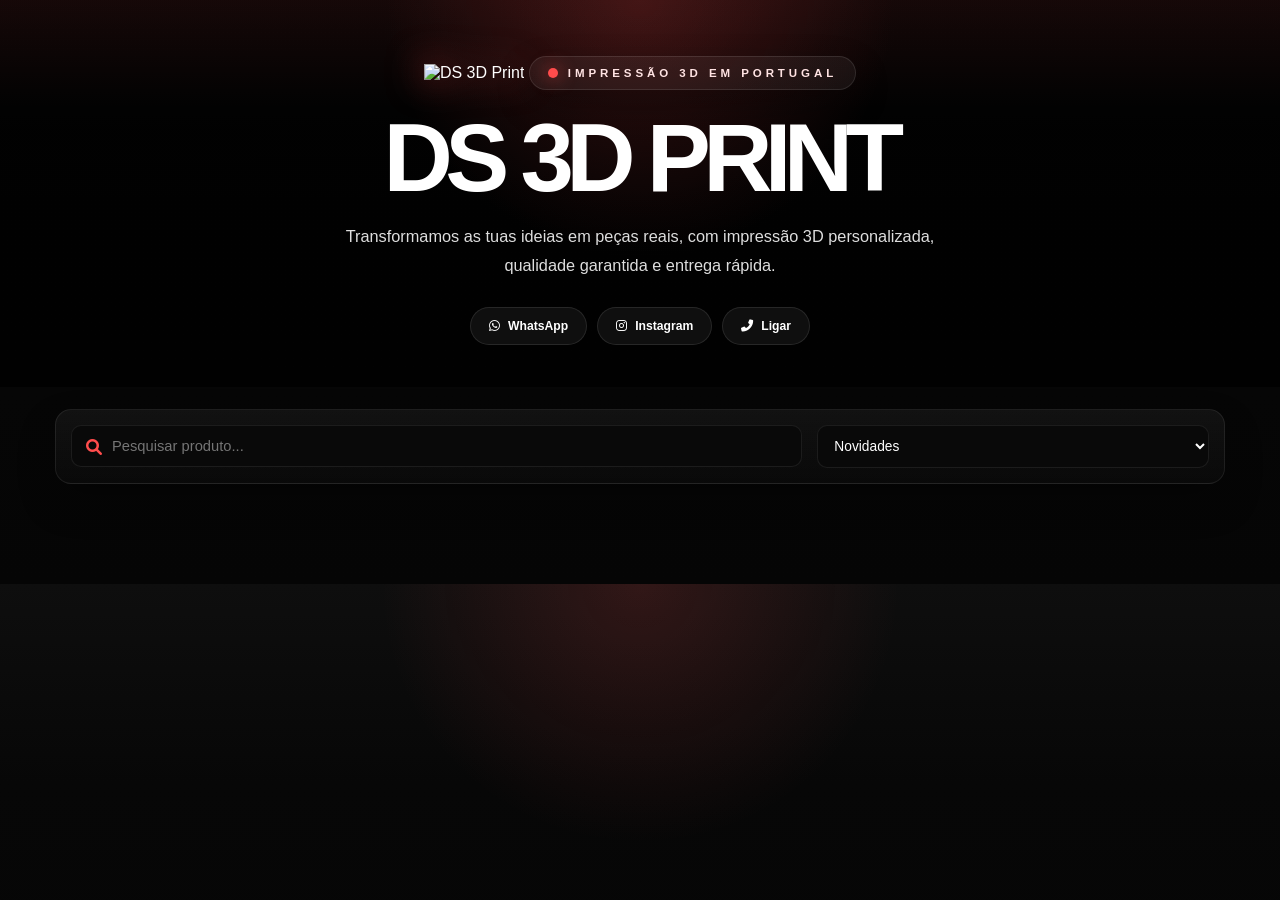
==== commit ef53de7a: "top versao topp" ====
--- a/index.html
+++ b/index.html
@@ -1,758 +1,640 @@
-<!DOCTYPE html>
-<html lang="pt">
-<head>
-    <meta charset="UTF-8">
-    <meta name="viewport" content="width=device-width, initial-scale=1.0">
-    <title>DS 3D PRINT | Impressão 3D Personalizada</title>
-    <script src="https://cdn.jsdelivr.net/npm/@supabase/supabase-js@2"></script>
-    <link rel="preconnect" href="https://fonts.googleapis.com">
-    <link rel="preconnect" href="https://fonts.gstatic.com" crossorigin>
-    <link href="https://fonts.googleapis.com/css2?family=Bebas+Neue&family=DM+Sans:wght@300;400;500;700&display=swap" rel="stylesheet">
-    <link rel="stylesheet" href="https://cdnjs.cloudflare.com/ajax/libs/font-awesome/6.5.0/css/all.min.css">
-    <style>
-        *, *::before, *::after { box-sizing: border-box; margin: 0; padding: 0; }
-
-        :root {
-            --bg: #080808;
-            --surface: #111111;
-            --surface2: #1a1a1a;
-            --border: #242424;
-            --red: #e8352a;
-            --red-dim: rgba(232,53,42,0.12);
-            --text: #f0f0f0;
-            --muted: #777;
-            --gold: #f0c040;
-            --font-display: 'Bebas Neue', sans-serif;
-            --font-body: 'DM Sans', sans-serif;
-            --radius: 10px;
-            --nav-h: 64px;
-        }
-
-        html { scroll-behavior: smooth; }
-        body { font-family: var(--font-body); background: var(--bg); color: var(--text); overflow-x: hidden; }
-
-        /* ─── BANNER ─── */
-        #site-banner {
-            background: var(--red);
-            color: #fff;
-            text-align: center;
-            padding: 9px 16px;
-            font-size: 0.78rem;
-            font-weight: 700;
-            letter-spacing: 0.5px;
-            display: none;
-        }
-
-        /* ─── NAVBAR ─── */
-        nav {
-            position: sticky; top: 0; z-index: 900;
-            height: var(--nav-h);
-            background: rgba(8,8,8,0.92);
-            backdrop-filter: blur(16px);
-            border-bottom: 1px solid var(--border);
-            display: flex; align-items: center;
-            padding: 0 20px; gap: 12px;
-        }
-        .nav-logo { height: 52px; filter: drop-shadow(0 0 12px var(--red)); flex-shrink: 0; }
-        .nav-brand { font-family: var(--font-display); font-size: 1.6rem; color: var(--text); letter-spacing: 1px; }
-        .nav-links {
-            display: flex; gap: 4px; margin-left: auto;
-        }
-        .nav-links a {
-            color: var(--muted); text-decoration: none; font-size: 0.82rem; font-weight: 500;
-            padding: 8px 14px; border-radius: 6px; transition: 0.2s;
-            text-transform: uppercase; letter-spacing: 0.5px;
-        }
-        .nav-links a:hover { color: var(--text); background: var(--surface2); }
-        .nav-links a.active { color: var(--red); }
-        .nav-cta {
-            background: var(--red); color: #fff !important;
-            border-radius: 6px; padding: 9px 16px !important;
-        }
-        .nav-cta:hover { background: #c2291f; }
-        .hamburger {
-            display: none; flex-direction: column; gap: 5px; cursor: pointer;
-            background: none; border: none; padding: 6px; margin-left: auto;
-        }
-        .hamburger span { display: block; width: 22px; height: 2px; background: var(--text); border-radius: 2px; transition: 0.3s; }
-        .mobile-menu {
-            display: none; position: fixed; top: var(--nav-h); left: 0; right: 0; bottom: 0;
-            background: var(--bg); z-index: 850; flex-direction: column;
-            padding: 30px 24px; gap: 8px; overflow-y: auto;
-        }
-        .mobile-menu.open { display: flex; }
-        .mobile-menu a {
-            color: var(--text); text-decoration: none; font-size: 1.1rem; font-weight: 600;
-            padding: 14px 0; border-bottom: 1px solid var(--border);
-            text-transform: uppercase; letter-spacing: 1px;
-        }
-        .mobile-menu a.red { color: var(--red); }
-
-        /* ─── HERO ─── */
-        .hero {
-            min-height: 92vh;
-            display: flex; flex-direction: column; justify-content: center; align-items: center;
-            text-align: center;
-            background:
-                linear-gradient(to bottom, rgba(8,8,8,0) 0%, rgba(8,8,8,0.7) 60%, rgba(8,8,8,1) 100%),
-                url('https://wxwdvixxcrduzneqjfwo.supabase.co/storage/v1/object/public/fotos_pecas/fundo.png') center/cover no-repeat;
-            padding: 60px 24px 80px;
-            position: relative;
-        }
-        .hero-eyebrow {
-            font-size: 0.7rem; font-weight: 700; letter-spacing: 4px; text-transform: uppercase;
-            color: var(--red); margin-bottom: 18px;
-            background: var(--red-dim); border: 1px solid rgba(232,53,42,0.3);
-            display: inline-block; padding: 6px 16px; border-radius: 40px;
-        }
-        .hero h1 {
-            font-family: var(--font-display);
-            font-size: clamp(3.5rem, 12vw, 8rem);
-            line-height: 0.92; letter-spacing: 2px;
-            color: #fff;
-            text-shadow: 0 0 60px rgba(232,53,42,0.4);
-            margin-bottom: 24px;
-        }
-        .hero h1 span { color: var(--red); }
-        .hero-sub {
-            font-size: clamp(0.9rem, 2.5vw, 1.1rem); color: rgba(255,255,255,0.65);
-            max-width: 480px; line-height: 1.7; margin-bottom: 40px; font-weight: 400;
-        }
-        .hero-btns { display: flex; gap: 12px; flex-wrap: wrap; justify-content: center; }
-        .btn-primary {
-            background: var(--red); color: #fff; padding: 14px 28px; border-radius: var(--radius);
-            font-weight: 700; font-size: 0.88rem; text-decoration: none; text-transform: uppercase;
-            letter-spacing: 1px; transition: 0.2s; display: inline-flex; align-items: center; gap: 8px;
-        }
-        .btn-primary:hover { background: #c2291f; transform: translateY(-2px); }
-        .btn-secondary {
-            background: transparent; color: #fff; padding: 14px 28px; border-radius: var(--radius);
-            font-weight: 700; font-size: 0.88rem; text-decoration: none; text-transform: uppercase;
-            letter-spacing: 1px; border: 1px solid rgba(255,255,255,0.2); transition: 0.2s;
-            display: inline-flex; align-items: center; gap: 8px;
-        }
-        .btn-secondary:hover { border-color: rgba(255,255,255,0.5); transform: translateY(-2px); }
-        .hero-stats {
-            display: flex; gap: 40px; margin-top: 60px; flex-wrap: wrap; justify-content: center;
-        }
-        .stat { text-align: center; }
-        .stat-num { font-family: var(--font-display); font-size: 2.4rem; color: var(--red); display: block; }
-        .stat-lbl { font-size: 0.72rem; color: var(--muted); text-transform: uppercase; letter-spacing: 2px; }
-
-        /* ─── SECTION SHELL ─── */
-        .section { padding: 80px 24px; max-width: 1200px; margin: 0 auto; }
-        .section-header { margin-bottom: 48px; }
-        .section-tag {
-            font-size: 0.65rem; font-weight: 700; letter-spacing: 4px; text-transform: uppercase;
-            color: var(--red); margin-bottom: 10px; display: block;
-        }
-        .section-title {
-            font-family: var(--font-display); font-size: clamp(2rem, 5vw, 3.2rem);
-            line-height: 1; letter-spacing: 1px;
-        }
-        .section-sub { color: var(--muted); font-size: 0.9rem; margin-top: 10px; max-width: 480px; line-height: 1.7; }
-
-        /* ─── COMO FUNCIONA ─── */
-        #como-funciona {
-            background: linear-gradient(135deg, #1a0505 0%, #0f0f0f 40%, #1a0505 100%);
-            position: relative; overflow: hidden;
-        }
-        #como-funciona::before {
-            content: ''; position: absolute; inset: 0;
-            background: radial-gradient(ellipse 70% 60% at 50% 0%, rgba(232,53,42,0.18) 0%, transparent 70%);
-            pointer-events: none;
-        }
-        #como-funciona .inner { max-width: 1200px; margin: 0 auto; padding: 80px 24px; position: relative; z-index: 1; }
-        #como-funciona .section-tag { color: #ff8a80; }
-        #como-funciona .section-title { color: #fff; }
-        #como-funciona .section-sub { color: rgba(255,255,255,0.55); }
-
-        .steps { display: grid; grid-template-columns: repeat(auto-fit, minmax(220px, 1fr)); gap: 20px; margin-top: 48px; }
-        .step {
-            background: rgba(255,255,255,0.04);
-            backdrop-filter: blur(8px);
-            border: 1px solid rgba(232,53,42,0.2);
-            border-radius: 14px;
-            padding: 36px 28px; position: relative;
-            transition: 0.3s; overflow: hidden;
-        }
-        .step::before {
-            content: ''; position: absolute; top: 0; left: 0; right: 0; height: 3px;
-            background: linear-gradient(90deg, var(--red), transparent);
-            opacity: 0; transition: 0.3s;
-        }
-        .step:hover { background: rgba(232,53,42,0.08); border-color: rgba(232,53,42,0.5); transform: translateY(-4px); }
-        .step:hover::before { opacity: 1; }
-        .step-num {
-            font-family: var(--font-display); font-size: 5rem; color: rgba(232,53,42,0.15);
-            line-height: 1; margin-bottom: 16px; display: block;
-            position: absolute; top: 16px; right: 20px;
-        }
-        .step-icon-wrap {
-            width: 52px; height: 52px; background: rgba(232,53,42,0.15); border: 1px solid rgba(232,53,42,0.3);
-            border-radius: 12px; display: flex; align-items: center; justify-content: center;
-            margin-bottom: 20px; transition: 0.3s;
-        }
-        .step:hover .step-icon-wrap { background: rgba(232,53,42,0.25); }
-        .step-icon { font-size: 1.3rem; color: #ff6b5b; }
-        .step h3 { font-size: 1rem; font-weight: 700; margin-bottom: 10px; color: #fff; }
-        .step p { font-size: 0.82rem; color: rgba(255,255,255,0.5); line-height: 1.7; }
-
-        /* ─── CATÁLOGO ─── */
-        .catalog-toolbar {
-            display: flex; gap: 12px; flex-wrap: wrap; align-items: center;
-            margin-bottom: 28px; padding: 16px; background: var(--surface);
-            border: 1px solid var(--border); border-radius: var(--radius);
-        }
-        .search-wrap { position: relative; flex: 1; min-width: 200px; }
-        .search-wrap i { position: absolute; left: 14px; top: 50%; transform: translateY(-50%); color: var(--muted); font-size: 0.85rem; }
-        .search-input {
-            width: 100%; padding: 11px 14px 11px 38px;
-            background: var(--bg); border: 1px solid var(--border); border-radius: 8px;
-            color: var(--text); font-family: var(--font-body); font-size: 0.88rem; outline: none; transition: 0.2s;
-        }
-        .search-input:focus { border-color: var(--red); }
-        .sort-select {
-            padding: 11px 14px; background: var(--bg); border: 1px solid var(--border);
-            border-radius: 8px; color: var(--text); font-family: var(--font-body); font-size: 0.85rem;
-            cursor: pointer; outline: none; min-width: 160px;
-        }
-        .cat-pills { display: flex; gap: 8px; flex-wrap: wrap; margin-bottom: 28px; }
-        .cat-pill {
-            background: var(--surface); border: 1px solid var(--border); color: var(--muted);
-            padding: 8px 16px; border-radius: 40px; font-size: 0.75rem; font-weight: 600;
-            cursor: pointer; transition: 0.2s; text-transform: uppercase; letter-spacing: 0.5px;
-        }
-        .cat-pill.active, .cat-pill:hover { background: var(--red); border-color: var(--red); color: #fff; }
-
-        /* DESTAQUES */
-        .destaque-row { display: grid; grid-template-columns: repeat(auto-fill, minmax(200px, 1fr)); gap: 14px; margin-bottom: 48px; }
-        .destaque-label {
-            font-size: 0.65rem; font-weight: 700; letter-spacing: 3px;
-            color: var(--gold); text-transform: uppercase; margin-bottom: 14px;
-            display: flex; align-items: center; gap: 8px;
-        }
-        .destaque-label::after { content: ''; flex: 1; height: 1px; background: var(--border); }
-        /* Destaque cards: botão empilhado para não cortar */
-        .destaque-row .card-order { flex-direction: column; }
-        .destaque-row .qty-input { width: 100%; }
-        .destaque-row .btn-order { width: 100%; justify-content: center; display: flex; align-items: center; gap: 6px; }
-
-        /* GRID */
-        .products-grid { display: grid; grid-template-columns: repeat(auto-fill, minmax(260px, 1fr)); gap: 16px; }
-
-        /* CARD */
-        .card {
-            background: var(--surface); border: 1px solid var(--border);
-            border-radius: var(--radius); overflow: hidden; display: flex; flex-direction: column;
-            transition: 0.25s; position: relative;
-        }
-        .card:hover { border-color: rgba(232,53,42,0.5); transform: translateY(-4px); box-shadow: 0 20px 40px rgba(0,0,0,0.5); }
-        .card-img-wrap { position: relative; aspect-ratio: 1; background: #fff; overflow: hidden; }
-        .card-carousel { display: flex; overflow-x: auto; scroll-snap-type: x mandatory; scrollbar-width: none; height: 100%; }
-        .card-carousel::-webkit-scrollbar { display: none; }
-        .card-carousel img { min-width: 100%; height: 100%; object-fit: contain; scroll-snap-align: start; }
-        .card-arrows {
-            position: absolute; top: 50%; transform: translateY(-50%);
-            width: 100%; display: flex; justify-content: space-between; padding: 0 8px;
-            pointer-events: none; opacity: 0; transition: 0.2s;
-        }
-        .card-img-wrap:hover .card-arrows { opacity: 1; }
-        .arrow-btn {
-            pointer-events: all; background: rgba(0,0,0,0.55); color: #fff; border: none;
-            width: 28px; height: 28px; border-radius: 50%; cursor: pointer; font-size: 0.7rem;
-            display: flex; align-items: center; justify-content: center; transition: 0.2s;
-        }
-        .arrow-btn:hover { background: var(--red); }
-        .badge-destaque {
-            position: absolute; top: 10px; left: 10px;
-            background: var(--gold); color: #000; font-size: 0.6rem; font-weight: 800;
-            padding: 3px 8px; border-radius: 4px; text-transform: uppercase; letter-spacing: 1px;
-        }
-        .card-body { padding: 16px; flex: 1; display: flex; flex-direction: column; gap: 10px; }
-        .card-cat { font-size: 0.62rem; font-weight: 700; color: var(--muted); text-transform: uppercase; letter-spacing: 1.5px; }
-        .card-name { font-weight: 700; font-size: 0.88rem; text-transform: uppercase; line-height: 1.3; color: var(--text); }
-        .card-price { font-family: var(--font-display); font-size: 1.6rem; color: var(--red); letter-spacing: 1px; }
-        .card-order { display: flex; gap: 8px; margin-top: auto; }
-        .qty-input {
-            width: 52px; padding: 9px 4px; text-align: center;
-            background: var(--bg); border: 1px solid var(--border); border-radius: 6px;
-            color: var(--text); font-family: var(--font-body); font-size: 0.88rem; outline: none;
-        }
-        .qty-input:focus { border-color: var(--red); }
-        .btn-order {
-            flex: 1; background: var(--red); color: #fff; border: none; padding: 10px 8px;
-            border-radius: 6px; font-weight: 700; font-size: 0.72rem; text-transform: uppercase;
-            letter-spacing: 0.3px; cursor: pointer; transition: 0.2s; font-family: var(--font-body);
-            display: flex; align-items: center; justify-content: center; gap: 5px;
-            white-space: nowrap; overflow: hidden; min-width: 0;
-        }
-        .btn-order:hover { background: #c2291f; }
-        .btn-order i { flex-shrink: 0; font-size: 0.85rem; }
-        .empty-state { text-align: center; padding: 60px 20px; color: var(--muted); grid-column: 1/-1; }
-        .empty-state i { font-size: 2rem; margin-bottom: 12px; display: block; }
-
-        /* ─── MATERIAIS ─── */
-        #materiais { background: var(--surface); }
-        #materiais .inner { max-width: 1200px; margin: 0 auto; padding: 80px 24px; }
-        .materiais-grid { display: grid; grid-template-columns: repeat(auto-fill, minmax(200px, 1fr)); gap: 14px; margin-top: 40px; }
-        .mat-card {
-            background: var(--bg); border: 1px solid var(--border); border-radius: var(--radius);
-            padding: 24px 20px; transition: 0.25s; cursor: default;
-        }
-        .mat-card:hover { border-color: var(--red); }
-        .mat-swatch { width: 36px; height: 36px; border-radius: 50%; margin-bottom: 14px; border: 2px solid var(--border); }
-        .mat-name { font-weight: 700; font-size: 0.9rem; margin-bottom: 4px; }
-        .mat-desc { font-size: 0.77rem; color: var(--muted); line-height: 1.5; }
-
-        /* ─── CONTACTO ─── */
-        #contacto { background: var(--bg); }
-        .contact-grid { display: grid; grid-template-columns: 1fr 1fr; gap: 40px; margin-top: 40px; }
-        .contact-info { display: flex; flex-direction: column; gap: 20px; }
-        .contact-chip {
-            display: flex; align-items: center; gap: 16px;
-            background: var(--surface); border: 1px solid var(--border);
-            border-radius: var(--radius); padding: 18px 20px; text-decoration: none; color: var(--text);
-            transition: 0.2s; font-weight: 600; font-size: 0.9rem;
-        }
-        .contact-chip:hover { border-color: var(--red); }
-        .contact-chip i { font-size: 1.2rem; color: var(--red); width: 24px; text-align: center; }
-        .contact-chip small { display: block; font-size: 0.7rem; color: var(--muted); font-weight: 400; margin-top: 2px; }
-        .contact-map {
-            background: var(--surface); border: 1px solid var(--border); border-radius: var(--radius);
-            overflow: hidden; display: flex; flex-direction: column; align-items: center;
-            justify-content: center; min-height: 260px; gap: 12px; color: var(--muted);
-        }
-        .contact-map i { font-size: 2.5rem; color: var(--red); }
-        .contact-map p { font-size: 0.85rem; text-align: center; padding: 0 20px; line-height: 1.6; }
-        .contact-map strong { color: var(--text); display: block; margin-bottom: 4px; font-size: 1rem; }
-
-        /* ─── FOOTER ─── */
-        footer {
-            background: #050505; border-top: 1px solid var(--border);
-            padding: 48px 24px 28px; text-align: center;
-        }
-        .hero-logo {
-            width: min(220px, 55vw);
-            margin-bottom: 20px;
-            filter: drop-shadow(0 0 30px rgba(232,53,42,0.6)) drop-shadow(0 0 60px rgba(232,53,42,0.25));
-            animation: logoPulse 3s ease-in-out infinite;
-        }
-        @keyframes logoPulse {
-            0%, 100% { filter: drop-shadow(0 0 30px rgba(232,53,42,0.6)) drop-shadow(0 0 60px rgba(232,53,42,0.25)); }
-            50% { filter: drop-shadow(0 0 45px rgba(232,53,42,0.9)) drop-shadow(0 0 90px rgba(232,53,42,0.4)); }
-        }
-        .footer-logo { height: 54px; margin-bottom: 14px; opacity: 0.85; filter: drop-shadow(0 0 10px rgba(232,53,42,0.4)); }
-        .footer-tagline { font-size: 0.78rem; color: var(--muted); margin-bottom: 24px; }
-        .footer-socials { display: flex; gap: 12px; justify-content: center; margin-bottom: 28px; }
-        .footer-socials a {
-            width: 40px; height: 40px; background: var(--surface); border: 1px solid var(--border);
-            border-radius: 8px; display: flex; align-items: center; justify-content: center;
-            color: var(--muted); font-size: 0.9rem; text-decoration: none; transition: 0.2s;
-        }
-        .footer-socials a:hover { background: var(--red); border-color: var(--red); color: #fff; }
-        .footer-copy { font-size: 0.72rem; color: #444; }
-
-        /* ─── WHATSAPP FLOAT ─── */
-        .wa-fab {
-            position: fixed; bottom: 22px; right: 22px; z-index: 800;
-            background: #25D366; color: #fff; border-radius: 50px;
-            padding: 14px 22px; font-weight: 700; font-size: 0.82rem;
-            text-decoration: none; display: flex; align-items: center; gap: 10px;
-            box-shadow: 0 8px 24px rgba(37,211,102,0.35); transition: 0.2s;
-            opacity: 0; transform: translateY(20px);
-        }
-        .wa-fab.show { opacity: 1; transform: translateY(0); }
-        .wa-fab:hover { transform: translateY(-3px) scale(1.03); box-shadow: 0 12px 28px rgba(37,211,102,0.45); }
-        .wa-fab-text { display: inline; }
-        @media (max-width: 500px) { .wa-fab-text { display: none; } .wa-fab { border-radius: 50%; padding: 16px; } }
-
-        /* ─── RESPONSIVE ─── */
-        @media (max-width: 768px) {
-            .nav-links { display: none; }
-            .hamburger { display: flex; }
-            .hero h1 { font-size: clamp(3rem, 14vw, 5rem); }
-            .hero-stats { gap: 28px; }
-            .steps { grid-template-columns: 1fr; gap: 0; }
-            .step:first-child { border-radius: var(--radius) var(--radius) 0 0; }
-            .step:last-child { border-radius: 0 0 var(--radius) var(--radius); }
-            .products-grid { grid-template-columns: repeat(auto-fill, minmax(160px, 1fr)); gap: 12px; }
-            .card-body { padding: 12px; }
-            .card-price { font-size: 1.3rem; }
-            .contact-grid { grid-template-columns: 1fr; }
-        }
-        @media (max-width: 420px) {
-            .products-grid { grid-template-columns: 1fr 1fr; }
-            .destaque-row { grid-template-columns: 1fr 1fr; }
-        }
-    </style>
-</head>
-<body>
-
-<!-- BANNER PROMOÇÃO -->
-<div id="site-banner"></div>
-
-<!-- NAVBAR -->
-<nav>
-    <img src="https://wxwdvixxcrduzneqjfwo.supabase.co/storage/v1/object/public/fotos_pecas/logo.png" class="nav-logo" alt="DS 3D PRINT">
-    <span class="nav-brand">DS 3D PRINT</span>
-    <div class="nav-links">
-        <a href="#catalogo">Catálogo</a>
-        <a href="#como-funciona">Como Funciona</a>
-        <a href="#materiais">Materiais</a>
-        <a href="#contacto">Contacto</a>
-        <a href="https://wa.me/351911780404" class="nav-cta" target="_blank"><i class="fab fa-whatsapp"></i> Encomendar</a>
-    </div>
-    <button class="hamburger" id="hamburger" onclick="toggleMenu()" aria-label="Menu">
-        <span></span><span></span><span></span>
-    </button>
-</nav>
-
-<!-- MOBILE MENU -->
-<div class="mobile-menu" id="mobile-menu">
-    <a href="#catalogo" onclick="closeMenu()">🛒 Catálogo</a>
-    <a href="#como-funciona" onclick="closeMenu()">⚙️ Como Funciona</a>
-    <a href="#materiais" onclick="closeMenu()">🧵 Materiais</a>
-    <a href="#contacto" onclick="closeMenu()">📞 Contacto</a>
-    <a href="https://wa.me/351911780404" class="red" target="_blank">💬 Encomendar via WhatsApp</a>
-</div>
-
-<!-- HERO -->
-<section class="hero">
-    <img src="https://wxwdvixxcrduzneqjfwo.supabase.co/storage/v1/object/public/fotos_pecas/logo.png" class="hero-logo" alt="DS 3D PRINT Logo">
-    <span class="hero-eyebrow">🔴 Impressão 3D em Portugal</span>
-    <h1>DS 3D<br><span>PRINT</span></h1>
-    <p class="hero-sub">Transformamos as tuas ideias em peças reais. Impressão 3D personalizada, qualidade garantida, entrega rápida.</p>
-    <div class="hero-btns">
-        <a href="#catalogo" class="btn-primary"><i class="fas fa-th"></i> Ver Catálogo</a>
-        <a href="https://wa.me/351911780404?text=Olá! Quero fazer uma encomenda personalizada." class="btn-secondary" target="_blank"><i class="fab fa-whatsapp"></i> Pedir Orçamento</a>
-    </div>
-    <div class="hero-stats">
-        <div class="stat"><span class="stat-num" id="stat-pecas">50+</span><span class="stat-lbl">Peças no Catálogo</span></div>
-        <div class="stat"><span class="stat-num">100%</span><span class="stat-lbl">Personalizado</span></div>
-        <div class="stat"><span class="stat-num">⚡</span><span class="stat-lbl">Entrega Rápida</span></div>
-    </div>
-</section>
-
-<!-- COMO FUNCIONA -->
-<div id="como-funciona">
-    <div class="inner">
-        <div class="section-header">
-            <span class="section-tag">Processo</span>
-            <h2 class="section-title">COMO FUNCIONA</h2>
-            <p class="section-sub">Em 3 passos simples tens a tua peça em mãos. Sem complicações.</p>
-        </div>
-        <div class="steps">
-            <div class="step">
-                <span class="step-num">01</span>
-                <div class="step-icon-wrap"><i class="fas fa-comment-dots step-icon"></i></div>
-                <h3>Diz o que queres</h3>
-                <p>Envia-nos a tua ideia por WhatsApp ou escolhe uma peça do catálogo. Peças personalizadas também são bem-vindas!</p>
-            </div>
-            <div class="step">
-                <span class="step-num">02</span>
-                <div class="step-icon-wrap"><i class="fas fa-calculator step-icon"></i></div>
-                <h3>Recebe orçamento</h3>
-                <p>Calculamos o preço com base no tempo de impressão, material e acabamento. Resposta rápida, sem surpresas.</p>
-            </div>
-            <div class="step">
-                <span class="step-num">03</span>
-                <div class="step-icon-wrap"><i class="fas fa-cube step-icon"></i></div>
-                <h3>Imprimimos para ti</h3>
-                <p>Usamos filamentos de qualidade e entregamos com cuidado. Podes levantar pessoalmente ou receber em casa.</p>
-            </div>
-            <div class="step">
-                <span class="step-num">04</span>
-                <div class="step-icon-wrap"><i class="fas fa-heart step-icon"></i></div>
-                <h3>Aproveita!</h3>
-                <p>A tua peça chega pronta a usar. Se não ficares satisfeito, falamos e resolvemos. Garantia de qualidade total.</p>
-            </div>
-        </div>
-    </div>
-</div>
-
-<!-- CATÁLOGO -->
-<div id="catalogo">
-    <div class="section">
-        <div class="section-header">
-            <span class="section-tag">Produtos</span>
-            <h2 class="section-title">CATÁLOGO</h2>
-            <p class="section-sub">Todas as peças disponíveis. Filtra, pesquisa e encomenda diretamente.</p>
-        </div>
-
-        <!-- TOOLBAR -->
-        <div class="catalog-toolbar">
-            <div class="search-wrap">
-                <i class="fas fa-search"></i>
-                <input type="text" id="search-input" class="search-input" placeholder="Pesquisar produto...">
-            </div>
-            <select id="sort-select" class="sort-select">
-                <option value="recentes">Novidades primeiro</option>
-                <option value="crescente">Preço: Baixo → Alto</option>
-                <option value="decrescente">Preço: Alto → Baixo</option>
-            </select>
-        </div>
-
-        <!-- CATEGORIAS -->
-        <div class="cat-pills" id="cat-pills">
-            <button class="cat-pill active" onclick="setCat('Todas', this)">Todas</button>
-        </div>
-
-        <!-- DESTAQUES -->
-        <div id="destaque-section" style="display:none;">
-            <div class="destaque-label">⭐ Em Destaque</div>
-            <div class="destaque-row" id="destaque-row"></div>
-        </div>
-
-        <!-- GRID PRINCIPAL -->
-        <div class="products-grid" id="products-grid">
-            <div class="empty-state"><i class="fas fa-spinner fa-spin"></i>A carregar...</div>
-        </div>
-    </div>
-</div>
-
-<!-- MATERIAIS -->
-<div id="materiais">
-    <div class="inner">
-        <div class="section-header">
-            <span class="section-tag">Qualidade</span>
-            <h2 class="section-title">OS NOSSOS MATERIAIS</h2>
-            <p class="section-sub">Utilizamos filamentos de alta qualidade para garantir durabilidade e acabamento perfeito em cada peça.</p>
-        </div>
-        <div class="materiais-grid" id="materiais-grid">
-            <!-- preenchido dinamicamente ou com fallback -->
-        </div>
-    </div>
-</div>
-
-<!-- CONTACTO -->
-<div id="contacto">
-    <div class="section">
-        <div class="section-header">
-            <span class="section-tag">Fala Connosco</span>
-            <h2 class="section-title">CONTACTO</h2>
-            <p class="section-sub">Estamos sempre disponíveis para responder às tuas dúvidas e aceitar novas encomendas.</p>
-        </div>
-        <div class="contact-grid">
-            <div class="contact-info">
-                <a href="https://wa.me/351911780404" class="contact-chip" target="_blank">
-                    <i class="fab fa-whatsapp" style="color:#25D366"></i>
-                    <div>
-                        <div>WhatsApp</div>
-                        <small>+351 911 780 404 — Resposta rápida</small>
-                    </div>
-                </a>
-                <a href="tel:+351911780404" class="contact-chip">
-                    <i class="fas fa-phone-alt"></i>
-                    <div>
-                        <div>Telefone</div>
-                        <small>+351 911 780 404</small>
-                    </div>
-                </a>
-                <a href="https://www.instagram.com/ds_3dprint" class="contact-chip" target="_blank">
-                    <i class="fab fa-instagram" style="color:#e1306c"></i>
-                    <div>
-                        <div>Instagram</div>
-                        <small>@ds_3dprint — Vê os nossos trabalhos</small>
-                    </div>
-                </a>
-                <div class="contact-chip" style="cursor:default;">
-                    <i class="fas fa-clock"></i>
-                    <div>
-                        <div>Horário</div>
-                        <small>Seg–Sáb: 9h–21h · Dom: 10h–18h</small>
-                    </div>
-                </div>
-            </div>
-            <div class="contact-map">
-                <i class="fas fa-map-marker-alt"></i>
-                <p><strong>DS 3D PRINT</strong>Vila Nova de Famalicão<br>Braga, Portugal<br><br>Levantamento em mão disponível.<br>Fala connosco para marcar!</p>
-            </div>
-        </div>
-    </div>
-</div>
-
-<!-- FOOTER -->
-<footer>
-    <img src="https://wxwdvixxcrduzneqjfwo.supabase.co/storage/v1/object/public/fotos_pecas/logo.png" class="footer-logo" alt="DS 3D PRINT">
-    <p class="footer-tagline">Você pensa, nós fazemos. 🔴 Vila Nova de Famalicão, Portugal.</p>
-    <div class="footer-socials">
-        <a href="https://wa.me/351911780404" target="_blank"><i class="fab fa-whatsapp"></i></a>
-        <a href="https://www.instagram.com/ds_3dprint" target="_blank"><i class="fab fa-instagram"></i></a>
-        <a href="tel:+351911780404"><i class="fas fa-phone-alt"></i></a>
-    </div>
-    <p class="footer-copy">© 2026 DS 3D PRINT. Todos os direitos reservados.</p>
-</footer>
-
-<!-- WA FAB -->
-<a href="https://wa.me/351911780404" class="wa-fab" id="wa-fab" target="_blank">
-    <i class="fab fa-whatsapp" style="font-size:1.2rem;"></i>
-    <span class="wa-fab-text">Encomendar</span>
-</a>
-
-<script>
-const SB_URL = "https://wxwdvixxcrduzneqjfwo.supabase.co";
-const SB_KEY = "eyJhbGciOiJIUzI1NiIsInR5cCI6IkpXVCJ9.eyJpc3MiOiJzdXBhYmFzZSIsInJlZiI6Ind4d2R2aXh4Y3JkdXpuZXFqZndvIiwicm9sZSI6ImFub24iLCJpYXQiOjE3NzIyMTg0MDEsImV4cCI6MjA4Nzc5NDQwMX0.WKs7b9PMec_AxbU2TThK_TdiyhN8pamiUFN1H2z36aM";
-const _supabase = supabase.createClient(SB_URL, SB_KEY);
-
-let allPecas = [];
-let catAtiva = 'Todas';
-
-// ── BANNER ──
-async function loadBanner() {
-    const { data } = await _supabase.from('config_site').select('*').eq('chave','banner').single();
-    if (data && data.ativo && data.valor) {
-        const b = document.getElementById('site-banner');
-        b.textContent = data.valor;
-        b.style.display = 'block';
-    }
-}
-
-// ── MATERIAIS FALLBACK ──
-const materiaisFallback = [
-    { nome: 'PLA', cor: '#4fc3f7', desc: 'Material base. Ideal para decoração, protótipos e peças gerais.' },
-    { nome: 'PLA+', cor: '#81c784', desc: 'Mais resistente que o PLA. Excelente acabamento e durabilidade.' },
-    { nome: 'PETG', cor: '#ffb74d', desc: 'Resistente ao calor e impacto. Perfeito para peças funcionais.' },
-    { nome: 'TPU', cor: '#f06292', desc: 'Material flexível. Ideal para protetores, juntas e acessórios.' },
-    { nome: 'ABS', cor: '#9575cd', desc: 'Alta resistência mecânica e ao calor. Para uso mais exigente.' },
-];
-
-async function loadMateriais() {
-    const { data } = await _supabase.from('filamentos').select('*');
-    const lista = (data && data.length > 0) ? data : materiaisFallback;
-    const grid = document.getElementById('materiais-grid');
-    grid.innerHTML = lista.map(m => `
-        <div class="mat-card">
-            <div class="mat-swatch" style="background:${m.cor || m.color || '#444'}"></div>
-            <div class="mat-name">${m.nome || m.name || m.tipo || 'Filamento'}</div>
-            <div class="mat-desc">${m.desc || m.descricao || m.description || 'Filamento de qualidade para impressão 3D.'}</div>
-        </div>`).join('');
-}
-
-// ── CATÁLOGO ──
-async function loadCatalogo() {
-    const { data } = await _supabase.from('pecas_portfolio').select('*').order('created_at', { ascending: false });
-    if (!data) return;
-    allPecas = data;
-    document.getElementById('stat-pecas').textContent = data.length + '+';
-
-    // Categorias
-    const cats = [...new Set(data.map(p => p.categoria || 'Geral'))].sort();
-    const pills = document.getElementById('cat-pills');
-    pills.innerHTML = `<button class="cat-pill active" onclick="setCat('Todas',this)">Todas</button>`;
-    cats.forEach(c => {
-        pills.innerHTML += `<button class="cat-pill" onclick="setCat('${c}',this)">${c}</button>`;
-    });
-
-    // Destaques
-    const dest = data.filter(p => p.destaque);
-    if (dest.length > 0) {
-        document.getElementById('destaque-section').style.display = 'block';
-        document.getElementById('destaque-row').innerHTML = dest.map(p => buildCard(p, true)).join('');
-    }
-
-    renderPecas();
-}
-
-function renderPecas() {
-    const termo = document.getElementById('search-input').value.toLowerCase();
-    const sort = document.getElementById('sort-select').value;
-    let list = allPecas.filter(p => {
-        const matchCat = catAtiva === 'Todas' || (p.categoria || 'Geral') === catAtiva;
-        const matchQ = p.nome_peca.toLowerCase().includes(termo);
-        return matchCat && matchQ;
-    });
-    if (sort === 'crescente') list.sort((a,b) => a.preco_sugerido - b.preco_sugerido);
-    else if (sort === 'decrescente') list.sort((a,b) => b.preco_sugerido - a.preco_sugerido);
-    const grid = document.getElementById('products-grid');
-    if (list.length === 0) {
-        grid.innerHTML = '<div class="empty-state"><i class="fas fa-search"></i><p>Nenhum produto encontrado.</p></div>';
-        return;
-    }
-    grid.innerHTML = list.map(p => buildCard(p, false)).join('');
-}
-
-function buildCard(p, small) {
-    const fotos = p.foto_url ? p.foto_url.split(',').map(u => u.trim()).filter(Boolean) : [];
-    const id = (small ? 'dest-' : '') + p.id;
-    const multiArrows = fotos.length > 1 ? `
-        <div class="card-arrows">
-            <button class="arrow-btn" onclick="slideCard('${id}',-1)"><i class="fas fa-chevron-left"></i></button>
-            <button class="arrow-btn" onclick="slideCard('${id}',1)"><i class="fas fa-chevron-right"></i></button>
-        </div>` : '';
-    return `
-    <div class="card">
-        <div class="card-img-wrap">
-            <div class="card-carousel" id="car-${id}">
-                ${fotos.map(url => `<img src="${url}" loading="lazy" alt="${p.nome_peca}">`).join('')}
-            </div>
-            ${multiArrows}
-            ${p.destaque ? '<div class="badge-destaque">⭐ Destaque</div>' : ''}
-        </div>
-        <div class="card-body">
-            <span class="card-cat">${p.categoria || 'Geral'}</span>
-            <div class="card-name">${p.nome_peca}</div>
-            <div class="card-price">${parseFloat(p.preco_sugerido).toFixed(2)}€</div>
-            <div class="card-order">
-                <input type="number" id="qty-${id}" value="1" min="1" class="qty-input">
-                <button class="btn-order" onclick="encomendar('${p.nome_peca.replace(/'/g,"\\'")}','${id}',${p.preco_sugerido})">
-                    <i class="fab fa-whatsapp"></i> Encomendar
-                </button>
-            </div>
-        </div>
-    </div>`;
-}
-
-function slideCard(id, dir) {
-    const car = document.getElementById('car-' + id);
-    if (!car) return;
-    car.scrollBy({ left: car.offsetWidth * dir, behavior: 'smooth' });
-}
-
-function encomendar(nome, id, preco) {
-    const qty = document.getElementById('qty-' + id)?.value || 1;
-    window.open(`https://wa.me/351911780404?text=Olá!+Quero+encomendar:%0A%0A🛠️ *${encodeURIComponent(nome)}*%0A🔢 Qtd: ${qty}%0A💰 Total: ${(qty*preco).toFixed(2)}€`, '_blank');
-}
-
-function setCat(cat, btn) {
-    document.querySelectorAll('.cat-pill').forEach(b => b.classList.remove('active'));
-    if (btn) btn.classList.add('active');
-    catAtiva = cat;
-    renderPecas();
-}
-
-// ── NAV MOBILE ──
-function toggleMenu() {
-    document.getElementById('mobile-menu').classList.toggle('open');
-}
-function closeMenu() {
-    document.getElementById('mobile-menu').classList.remove('open');
-}
-
-// ── WA FAB ──
-setTimeout(() => document.getElementById('wa-fab').classList.add('show'), 1800);
-
-// ── ACTIVE NAV ON SCROLL ──
-const sections = ['catalogo','como-funciona','materiais','contacto'];
-window.addEventListener('scroll', () => {
-    let cur = '';
-    sections.forEach(id => {
-        const el = document.getElementById(id);
-        if (el && window.scrollY >= el.offsetTop - 100) cur = id;
-    });
-    document.querySelectorAll('.nav-links a').forEach(a => {
-        a.classList.toggle('active', a.getAttribute('href') === '#' + cur);
-    });
-});
-
-// ── EVENTS ──
-document.getElementById('search-input').addEventListener('input', renderPecas);
-document.getElementById('sort-select').addEventListener('change', renderPecas);
-
-// ── INIT ──
-loadBanner();
-loadCatalogo();
-loadMateriais();
-</script>
-</body>
-</html>
+<!DOCTYPE html>
+<html lang="pt">
+<head>
+    <meta charset="UTF-8">
+    <meta name="viewport" content="width=device-width, initial-scale=1.0">
+    <title>DS 3D PRINT | Engenharia & Design</title>
+
+    <script src="https://cdn.jsdelivr.net/npm/@supabase/supabase-js@2"></script>
+    <link rel="stylesheet" href="https://cdnjs.cloudflare.com/ajax/libs/font-awesome/6.0.0/css/all.min.css">
+
+    <style>
+        :root {
+            --bg: #070707;
+            --card-bg: #131313;
+            --panel-bg: rgba(15, 15, 15, 0.86);
+            --text: #ffffff;
+            --muted: #b8b8b8;
+            --accent: #ff4d4d;
+            --accent-hover: #d93232;
+            --gray: #888;
+            --gold: #ffd700;
+            --line: rgba(255, 255, 255, 0.08);
+        }
+
+        * { box-sizing: border-box; }
+        body {
+            margin: 0;
+            color: var(--text);
+            overflow-x: hidden;
+            font-family: 'Inter', sans-serif;
+            background:
+                radial-gradient(circle at top, rgba(255, 77, 77, 0.15), transparent 30%),
+                linear-gradient(180deg, #0e0e0e 0%, #070707 34%, #050505 100%);
+        }
+
+        .hero {
+            min-height: 40vh;
+            padding: 0 20px 42px;
+            position: relative;
+            overflow: hidden;
+            display: flex;
+            flex-direction: column;
+            justify-content: center;
+            align-items: center;
+            text-align: center;
+            background:
+                linear-gradient(rgba(0,0,0,0.84), rgba(0,0,0,0.88)),
+                url('https://wxwdvixxcrduzneqjfwo.supabase.co/storage/v1/object/public/fotos_pecas/fundo.png');
+            background-size: cover;
+            background-position: center;
+            background-attachment: fixed;
+        }
+        .hero::before {
+            content: "";
+            position: absolute;
+            inset: 0;
+            background:
+                radial-gradient(circle at top center, rgba(255, 77, 77, 0.18), transparent 34%),
+                linear-gradient(180deg, rgba(255, 77, 77, 0.08), transparent 28%);
+            pointer-events: none;
+        }
+
+        .news-ticker {
+            width: min(1240px, calc(100% - 22px));
+            margin: 0 auto;
+            padding-top: 8px;
+            position: relative;
+            z-index: 2;
+        }
+        .news-ticker.hidden { display: none; }
+        .news-ticker-shell {
+            min-height: 42px;
+            display: flex;
+            align-items: center;
+            padding: 0 14px;
+            border: 1px solid rgba(255, 77, 77, 0.22);
+            background: rgba(8, 8, 8, 0.78);
+            overflow: hidden;
+        }
+        .news-marquee {
+            flex: 1;
+            overflow: hidden;
+        }
+        .news-track {
+            min-width: max-content;
+            display: inline-flex;
+            align-items: center;
+            gap: 42px;
+            padding-left: 100%;
+            animation: ticker-scroll 18s linear infinite;
+        }
+        .news-track span {
+            white-space: nowrap;
+            font-size: 0.82rem;
+            font-weight: 700;
+            color: #f1f1f1;
+        }
+        .news-track span::before {
+            content: "";
+            margin-right: 0;
+        }
+        .news-track span::after {
+            content: "•";
+            color: var(--accent);
+            margin-left: 42px;
+            font-size: 0.9rem;
+        }
+        @keyframes ticker-scroll {
+            from { transform: translateX(0); }
+            to { transform: translateX(-100%); }
+        }
+
+        .hero-content {
+            width: 100%;
+            max-width: 920px;
+            position: relative;
+            z-index: 1;
+            padding-top: 38px;
+        }
+        .logo-hero {
+            max-height: 86px;
+            margin-bottom: 14px;
+            filter: drop-shadow(0 0 18px rgba(255, 77, 77, 0.65));
+        }
+        .hero-badge {
+            display: inline-flex;
+            align-items: center;
+            gap: 10px;
+            margin: 18px auto 0;
+            padding: 10px 18px;
+            border-radius: 999px;
+            background: rgba(255,255,255,0.05);
+            border: 1px solid rgba(255,255,255,0.1);
+            box-shadow: 0 14px 34px rgba(0,0,0,0.28);
+            text-transform: uppercase;
+            letter-spacing: 0.34em;
+            font-size: 0.72rem;
+            font-weight: 800;
+            color: #ffe3e3;
+        }
+        .hero-badge::before {
+            content: "";
+            width: 10px;
+            height: 10px;
+            border-radius: 50%;
+            background: var(--accent);
+            box-shadow: 0 0 18px rgba(255, 77, 77, 0.88);
+        }
+        h1 {
+            margin: 18px 0 0;
+            font-size: clamp(2.5rem, 8vw, 6rem);
+            line-height: 0.92;
+            letter-spacing: -0.08em;
+            text-transform: uppercase;
+        }
+        .hero-subtitle {
+            max-width: 650px;
+            margin: 20px auto 0;
+            color: #dddddd;
+            font-size: 1.02rem;
+            line-height: 1.75;
+        }
+
+        .quick-contacts {
+            display: flex;
+            gap: 10px;
+            margin-top: 28px;
+            flex-wrap: wrap;
+            justify-content: center;
+        }
+        .contact-chip {
+            color: white;
+            text-decoration: none;
+            display: flex;
+            align-items: center;
+            gap: 8px;
+            padding: 11px 18px;
+            border-radius: 999px;
+            background: rgba(255, 255, 255, 0.06);
+            border: 1px solid rgba(255, 255, 255, 0.1);
+            font-size: 0.76rem;
+            font-weight: 700;
+            transition: 0.25s ease;
+            backdrop-filter: blur(6px);
+        }
+        .contact-chip:hover {
+            transform: translateY(-2px);
+            background: var(--accent);
+            border-color: var(--accent);
+        }
+
+        .tools-section {
+            max-width: 1200px;
+            margin: 22px auto;
+            padding: 0 15px;
+            position: relative;
+        }
+        .tools-container {
+            display: flex;
+            gap: 15px;
+            flex-wrap: wrap;
+            padding: 15px;
+            border-radius: 16px;
+            border: 1px solid var(--line);
+            background: linear-gradient(180deg, rgba(255,255,255,0.05), rgba(255,255,255,0.02));
+            box-shadow: 0 18px 36px rgba(0,0,0,0.26);
+        }
+        .search-wrapper { position: relative; flex: 2; min-width: 250px; }
+        .search-input,
+        .sort-select,
+        .qty {
+            background: #090909;
+            border: 1px solid rgba(255,255,255,0.08);
+            color: white;
+            outline: none;
+        }
+        .search-input {
+            width: 100%;
+            padding: 12px 12px 12px 40px;
+            border-radius: 10px;
+            font-size: 0.92rem;
+        }
+        .search-icon {
+            position: absolute;
+            left: 15px;
+            top: 50%;
+            transform: translateY(-50%);
+            color: var(--accent);
+        }
+        .sort-select {
+            flex: 1;
+            min-width: 160px;
+            padding: 12px;
+            border-radius: 10px;
+            font-size: 0.86rem;
+            cursor: pointer;
+        }
+
+        .filters {
+            display: flex;
+            justify-content: center;
+            gap: 8px;
+            flex-wrap: wrap;
+            max-width: 1200px;
+            margin: 22px auto 38px;
+            padding: 0 15px;
+        }
+        .filter-btn {
+            background: rgba(255,255,255,0.04);
+            color: #fff;
+            border: 1px solid rgba(255,255,255,0.08);
+            padding: 10px 16px;
+            border-radius: 999px;
+            cursor: pointer;
+            font-size: 0.74rem;
+            font-weight: 800;
+            text-transform: uppercase;
+            transition: 0.25s ease;
+        }
+        .filter-btn:hover,
+        .filter-btn.active {
+            background: var(--accent);
+            border-color: var(--accent);
+            box-shadow: 0 10px 24px rgba(255,77,77,0.22);
+        }
+
+        .destaque-section,
+        section {
+            max-width: 1200px;
+            margin: 0 auto;
+            padding: 0 15px 40px;
+        }
+        .destaque-head {
+            display: flex;
+            align-items: center;
+            justify-content: space-between;
+            gap: 12px;
+            margin-bottom: 16px;
+        }
+        .destaque-head h2 {
+            margin: 0;
+            color: var(--gold);
+            text-transform: uppercase;
+            font-size: 0.82rem;
+            letter-spacing: 0.24em;
+        }
+        .destaque-head p {
+            margin: 0;
+            color: #ababab;
+            font-size: 0.82rem;
+        }
+        .destaque-grid,
+        .grid {
+            display: grid;
+            gap: 20px;
+        }
+        .destaque-grid { grid-template-columns: repeat(auto-fill, minmax(220px, 1fr)); }
+        .grid { grid-template-columns: repeat(auto-fill, minmax(280px, 1fr)); }
+
+        .card {
+            position: relative;
+            display: flex;
+            flex-direction: column;
+            overflow: hidden;
+            border-radius: 18px;
+            border: 1px solid rgba(255,255,255,0.08);
+            background: linear-gradient(180deg, rgba(255,255,255,0.04), rgba(255,255,255,0.02));
+            box-shadow: 0 18px 34px rgba(0,0,0,0.2);
+            transition: transform 0.25s ease, border-color 0.25s ease, box-shadow 0.25s ease;
+        }
+        .card:hover {
+            transform: translateY(-4px);
+            border-color: rgba(255, 77, 77, 0.32);
+            box-shadow: 0 22px 46px rgba(0,0,0,0.28);
+        }
+        .carousel {
+            position: relative;
+            width: 100%;
+            aspect-ratio: 1;
+            background: linear-gradient(180deg, #fafafa, #f0f0f0);
+        }
+        .carousel-track {
+            display: flex;
+            height: 100%;
+            overflow-x: auto;
+            scrollbar-width: none;
+            scroll-snap-type: x mandatory;
+        }
+        .carousel-track::-webkit-scrollbar { display: none; }
+        .carousel-track img {
+            min-width: 100%;
+            height: 100%;
+            object-fit: contain;
+            scroll-snap-align: start;
+        }
+        .dots {
+            position: absolute;
+            left: 50%;
+            bottom: 12px;
+            transform: translateX(-50%);
+            display: flex;
+            gap: 6px;
+            padding: 6px 10px;
+            border-radius: 999px;
+            background: rgba(0,0,0,0.36);
+        }
+        .dot {
+            width: 7px;
+            height: 7px;
+            border-radius: 50%;
+            background: rgba(255,255,255,0.35);
+        }
+        .dot.active { background: var(--accent); }
+
+        .card-info {
+            padding: 16px;
+            display: flex;
+            flex-direction: column;
+            justify-content: space-between;
+            gap: 16px;
+            flex-grow: 1;
+        }
+        .card-nome {
+            min-height: 2.5em;
+            margin-bottom: 6px;
+            color: #ffffff;
+            font-size: 0.88rem;
+            font-weight: 800;
+            text-transform: uppercase;
+        }
+        .preco {
+            color: var(--accent);
+            font-size: 1.34rem;
+            font-weight: 900;
+        }
+        .order-row {
+            display: flex;
+            gap: 8px;
+            align-items: center;
+        }
+        .qty {
+            width: 52px;
+            padding: 10px 4px;
+            border-radius: 8px;
+            text-align: center;
+        }
+        .btn-order {
+            flex: 1;
+            border: none;
+            border-radius: 10px;
+            padding: 11px;
+            background: linear-gradient(135deg, var(--accent), #ff6f4d);
+            color: white;
+            cursor: pointer;
+            font-size: 0.76rem;
+            font-weight: 900;
+            text-transform: uppercase;
+            letter-spacing: 0.06em;
+        }
+        .btn-order:hover { background: linear-gradient(135deg, var(--accent-hover), #ff5d39); }
+
+        .wa-float {
+            position: fixed;
+            right: 20px;
+            bottom: 20px;
+            z-index: 1000;
+        }
+        .wa-btn {
+            color: white;
+            text-decoration: none;
+            display: flex;
+            align-items: center;
+            gap: 8px;
+            padding: 14px 22px;
+            border-radius: 999px;
+            font-weight: 800;
+            background: #25D366;
+            box-shadow: 0 12px 28px rgba(0,0,0,0.28);
+        }
+
+        @media (max-width: 720px) {
+            .hero { padding: 0 14px 34px; background-attachment: scroll; }
+            .hero-content { padding-top: 24px; }
+            .hero-badge { letter-spacing: 0.18em; font-size: 0.64rem; }
+            h1 { font-size: clamp(2.3rem, 14vw, 4rem); }
+            .hero-subtitle { font-size: 0.93rem; }
+            .news-ticker { width: calc(100% - 12px); padding-top: 6px; }
+            .news-ticker-shell { min-height: 38px; padding: 0 10px; }
+            .news-track span { font-size: 0.74rem; }
+            .news-track span::after { margin-left: 28px; }
+            .destaque-head { flex-direction: column; align-items: flex-start; }
+        }
+        @media (max-width: 600px) {
+            .wa-btn span { display: none; }
+        }
+    </style>
+</head>
+<body>
+
+    <div class="hero">
+        <div class="news-ticker hidden" id="news-ticker">
+            <div class="news-ticker-shell">
+                <div class="news-marquee">
+                    <div class="news-track" id="news-track"></div>
+                </div>
+            </div>
+        </div>
+
+        <div class="hero-content">
+            <img src="https://wxwdvixxcrduzneqjfwo.supabase.co/storage/v1/object/public/fotos_pecas/logo.png" class="logo-hero" alt="DS 3D Print">
+            <div class="hero-badge">Impressão 3D em Portugal</div>
+            <h1>DS 3D PRINT</h1>
+            <p class="hero-subtitle">Transformamos as tuas ideias em peças reais, com impressão 3D personalizada, qualidade garantida e entrega rápida.</p>
+
+            <div class="quick-contacts">
+                <a href="https://wa.me/351911780404" class="contact-chip" target="_blank"><i class="fab fa-whatsapp"></i> WhatsApp</a>
+                <a href="https://www.instagram.com/ds_3dprint" class="contact-chip" target="_blank"><i class="fab fa-instagram"></i> Instagram</a>
+                <a href="tel:+351911780404" class="contact-chip"><i class="fas fa-phone-alt"></i> Ligar</a>
+            </div>
+        </div>
+    </div>
+
+    <div class="tools-section">
+        <div class="tools-container">
+            <div class="search-wrapper">
+                <i class="fas fa-search search-icon"></i>
+                <input type="text" id="search-input" class="search-input" placeholder="Pesquisar produto...">
+            </div>
+            <select id="sort-select" class="sort-select">
+                <option value="recentes">Novidades</option>
+                <option value="crescente">Preço: Baixo para Alto</option>
+                <option value="decrescente">Preço: Alto para Baixo</option>
+            </select>
+        </div>
+    </div>
+
+    <div class="filters" id="category-filters"></div>
+
+    <div class="destaque-section" id="destaque-section" style="display:none;">
+        <div class="destaque-head">
+            <h2>Em Destaque</h2>
+            <p>Produtos destacados para dar mais visibilidade ao que queres promover.</p>
+        </div>
+        <div class="destaque-grid" id="destaque-grid"></div>
+    </div>
+
+    <section>
+        <div class="grid" id="portfolio-grid"></div>
+    </section>
+
+    <div class="wa-float" id="wa-float" style="display:none;">
+        <a href="https://wa.me/351911780404" class="wa-btn" target="_blank">
+            <i class="fab fa-whatsapp"></i> <span>Dúvidas?</span>
+        </a>
+    </div>
+
+    <script>
+        const SB_URL = "https://wxwdvixxcrduzneqjfwo.supabase.co";
+        const SB_KEY = "eyJhbGciOiJIUzI1NiIsInR5cCI6IkpXVCJ9.eyJpc3MiOiJzdXBhYmFzZSIsInJlZiI6Ind4d2R2aXh4Y3JkdXpuZXFqZndvIiwicm9sZSI6ImFub24iLCJpYXQiOjE3NzIyMTg0MDEsImV4cCI6MjA4Nzc5NDQwMX0.WKs7b9PMec_AxbU2TThK_TdiyhN8pamiUFN1H2z36aM";
+        const _supabase = supabase.createClient(SB_URL, SB_KEY);
+
+        let todasAsPecas = [];
+        let categoriaAtiva = 'Todas';
+
+        const regrasCategorias = [
+            { chave: 'suporte', nome: 'Suportes' },
+            { chave: 'vaso', nome: 'Vasos' },
+            { chave: 'articulado', nome: 'Articulados' },
+            { chave: 'organizador', nome: 'Organizadores' },
+            { chave: 'jarra', nome: 'Jarras' }
+        ];
+
+        async function carregarBanner() {
+            const { data } = await _supabase.from('config_site').select('*').eq('chave', 'banner').single();
+            const ticker = document.getElementById('news-ticker');
+            const track = document.getElementById('news-track');
+
+            if (!data || !data.ativo || !data.valor || !data.valor.trim()) {
+                ticker.classList.add('hidden');
+                track.innerHTML = '';
+                return;
+            }
+
+            const texto = data.valor.trim();
+            track.innerHTML = `
+                <span>${texto}</span>
+                <span>${texto}</span>
+                <span>${texto}</span>
+            `;
+            ticker.classList.remove('hidden');
+        }
+
+        async function carregar() {
+            await carregarBanner();
+
+            const { data } = await _supabase.from('pecas_portfolio').select('*').order('created_at', { ascending: false });
+            todasAsPecas = (data || []).map(p => {
+                let catAuto = p.categoria && p.categoria !== 'Geral' ? p.categoria : null;
+                const nomeLow = p.nome_peca.toLowerCase();
+                if (!catAuto) {
+                    for (const regra of regrasCategorias) {
+                        if (nomeLow.includes(regra.chave)) {
+                            catAuto = regra.nome;
+                            break;
+                        }
+                    }
+                }
+                return { ...p, categoria_final: catAuto || 'Outros' };
+            });
+
+            const categoriasUnicas = [...new Set(todasAsPecas.map(p => p.categoria_final))].sort();
+            const filtros = document.getElementById('category-filters');
+            filtros.innerHTML = `<button class="filter-btn active" onclick="setCat('Todas', this)">Todas</button>`;
+            categoriasUnicas.forEach(cat => {
+                filtros.innerHTML += `<button class="filter-btn" onclick="setCat('${cat}', this)">${cat}</button>`;
+            });
+
+            const emDestaque = todasAsPecas.filter(p => p.destaque);
+            if (emDestaque.length > 0) {
+                document.getElementById('destaque-section').style.display = 'block';
+                document.getElementById('destaque-grid').innerHTML = emDestaque.map(p => criarCard(p, 'dest')).join('');
+            }
+
+            renderizar();
+        }
+
+        function renderizar() {
+            const termo = document.getElementById('search-input').value.toLowerCase();
+            const sort = document.getElementById('sort-select').value;
+            const grid = document.getElementById('portfolio-grid');
+
+            let filtrados = todasAsPecas.filter(p => {
+                const matchCat = categoriaAtiva === 'Todas' || p.categoria_final === categoriaAtiva;
+                const matchSearch = p.nome_peca.toLowerCase().includes(termo);
+                return matchCat && matchSearch;
+            });
+
+            if (sort === 'crescente') filtrados.sort((a, b) => a.preco_sugerido - b.preco_sugerido);
+            else if (sort === 'decrescente') filtrados.sort((a, b) => b.preco_sugerido - a.preco_sugerido);
+            else filtrados.sort((a, b) => new Date(b.created_at) - new Date(a.created_at));
+
+            grid.innerHTML = filtrados.map(p => criarCard(p, '')).join('');
+        }
+
+        function criarCard(p, prefix) {
+            const fotos = p.foto_url.split(',');
+            const id = prefix ? `${prefix}-${p.id}` : p.id;
+            return `
+                <div class="card ${prefix === 'dest' ? 'card-destaque' : ''}">
+                    <div class="carousel">
+                        <div class="carousel-track" onscroll="updateDots(this, '${id}')">
+                            ${fotos.map(url => `<img src="${url.trim()}" loading="lazy" alt="${p.nome_peca}">`).join('')}
+                        </div>
+                        ${fotos.length > 1 ? `<div class="dots" id="dots-${id}">${fotos.map((_, i) => `<div class="dot ${i === 0 ? 'active' : ''}"></div>`).join('')}</div>` : ''}
+                    </div>
+                    <div class="card-info">
+                        <div>
+                            <div class="card-nome">${p.nome_peca}</div>
+                            <div class="preco">${p.preco_sugerido}€</div>
+                        </div>
+                        <div class="order-row">
+                            <input type="number" id="qtd-${id}" value="1" min="1" class="qty">
+                            <button onclick="encomendar('${p.nome_peca.replace(/'/g, "\\'")}', '${id}', ${p.preco_sugerido})" class="btn-order">Encomendar</button>
+                        </div>
+                    </div>
+                </div>`;
+        }
+
+        function setCat(categoria, btn) {
+            document.querySelectorAll('.filter-btn').forEach(b => b.classList.remove('active'));
+            btn.classList.add('active');
+            categoriaAtiva = categoria;
+            renderizar();
+        }
+
+        function updateDots(track, id) {
+            const dotsContainer = document.getElementById(`dots-${id}`);
+            if (!dotsContainer) return;
+            const index = Math.round(track.scrollLeft / track.offsetWidth);
+            dotsContainer.querySelectorAll('.dot').forEach((dot, i) => {
+                dot.classList.toggle('active', i === index);
+            });
+        }
+
+        function encomendar(nome, id, preco) {
+            const qtd = document.getElementById(`qtd-${id}`).value;
+            const mensagem = `Olá Diogo! Gostaria de encomendar:\n\n🛠️ *Projeto:* ${nome}\n🔢 *Qtd:* ${qtd}\n💰 *Total:* ${(qtd * preco).toFixed(2)}€`;
+            window.open(`https://wa.me/351911780404?text=${encodeURIComponent(mensagem)}`, '_blank');
+        }
+
+        document.getElementById('search-input').addEventListener('input', renderizar);
+        document.getElementById('sort-select').addEventListener('change', renderizar);
+
+        carregar();
+        setTimeout(() => {
+            document.getElementById('wa-float').style.display = 'flex';
+        }, 2000);
+    </script>
+</body>
+</html>
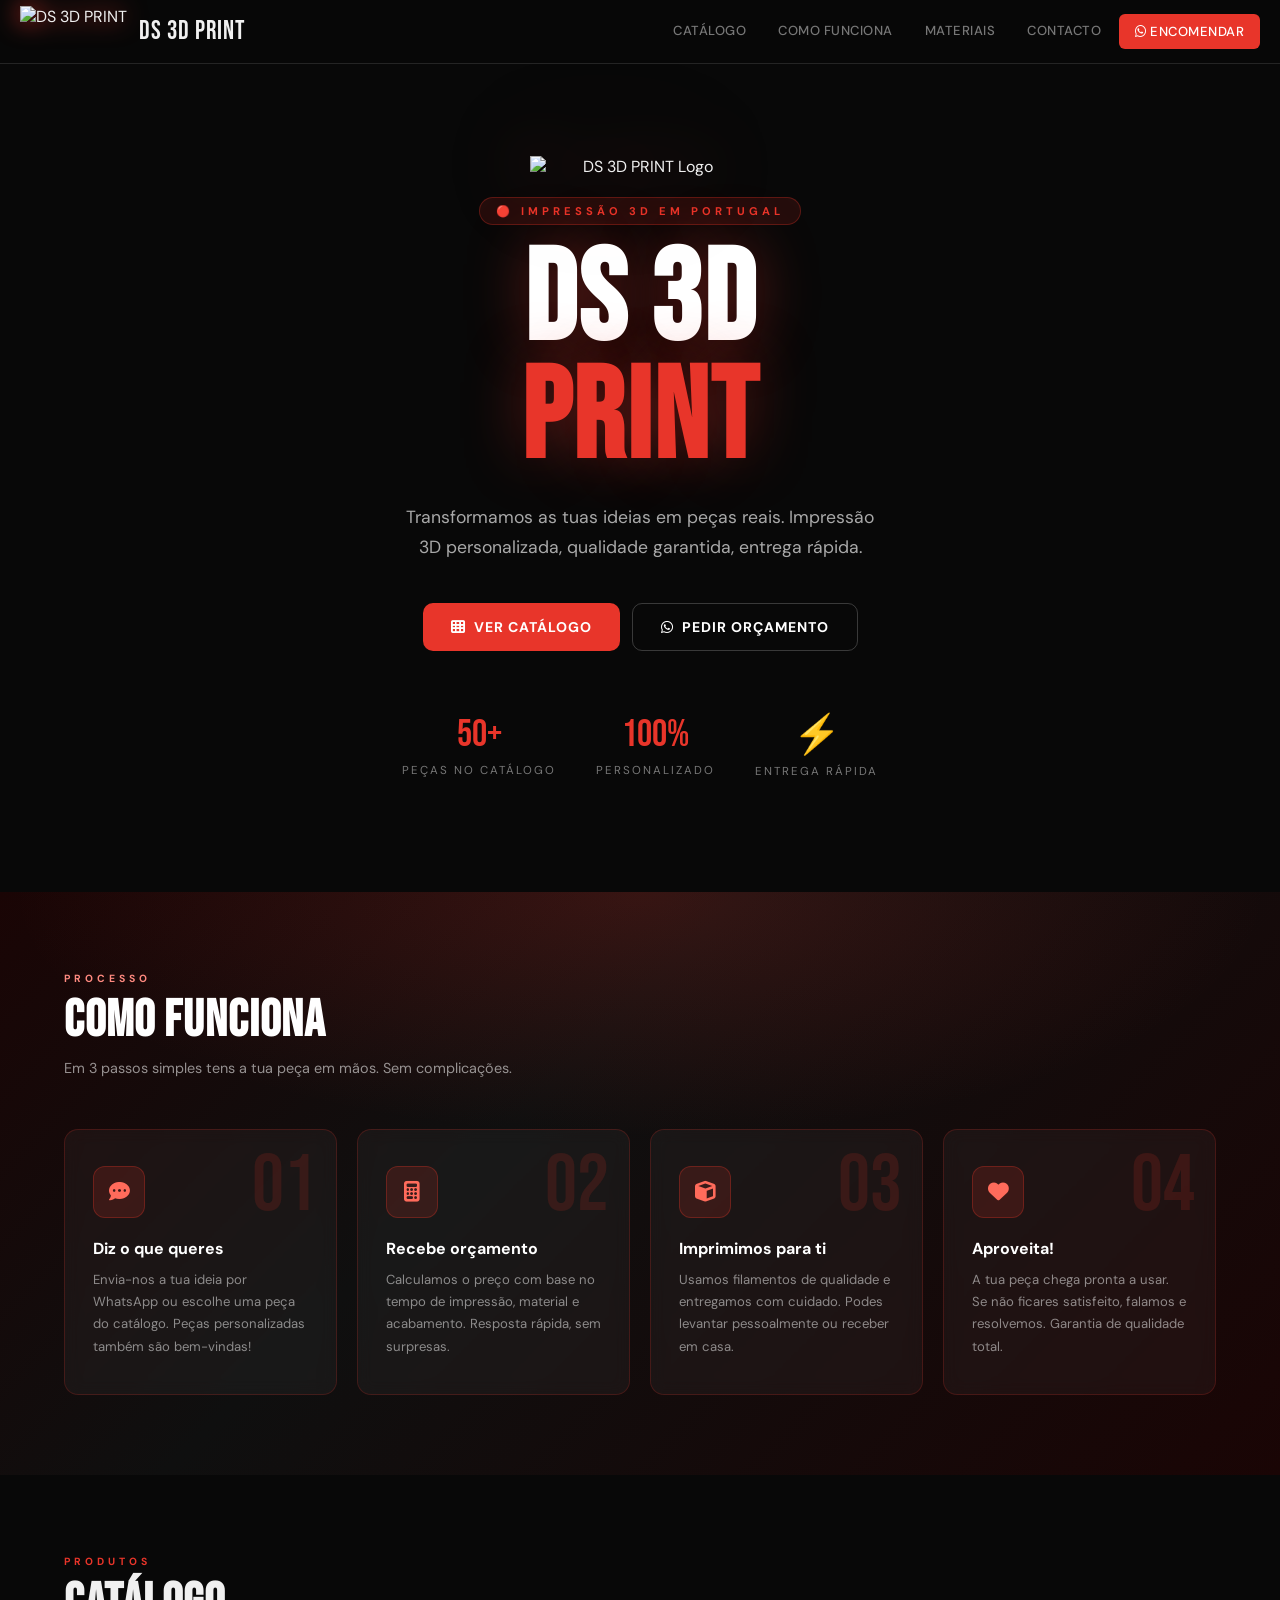
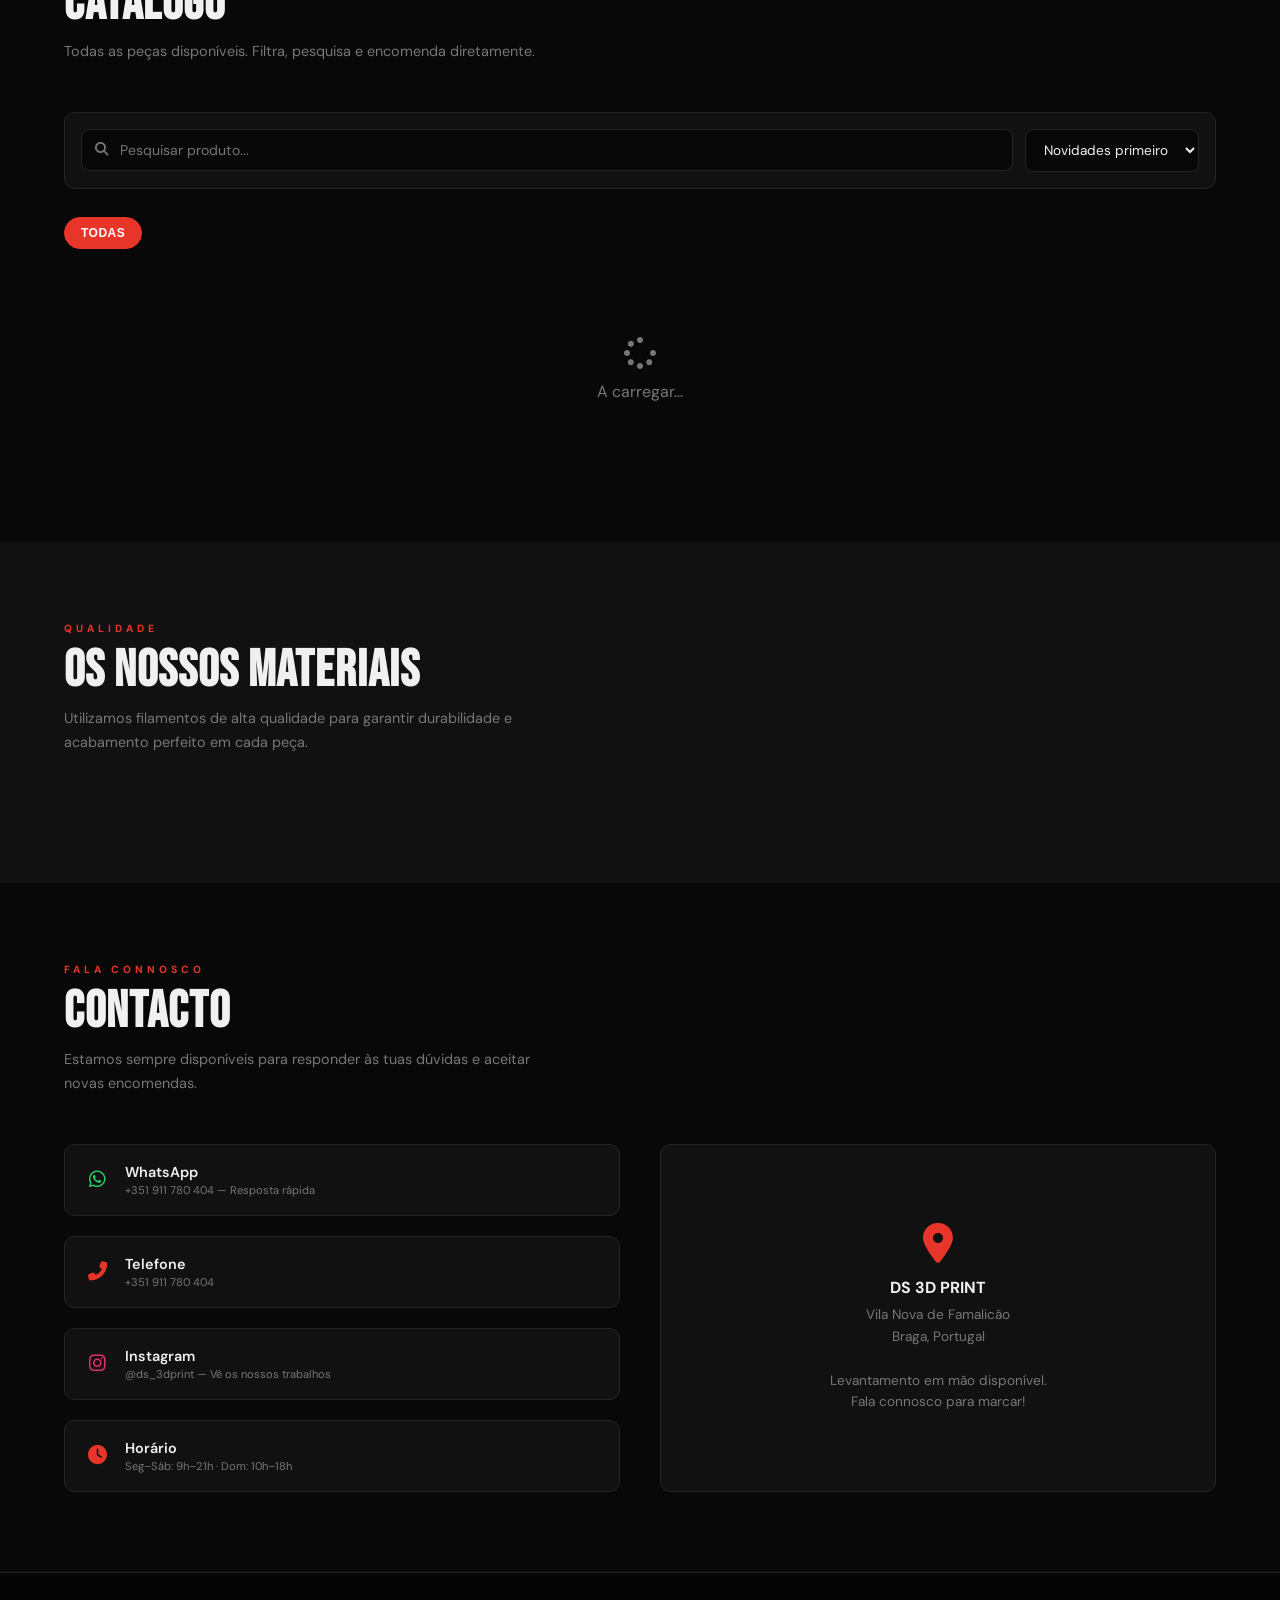
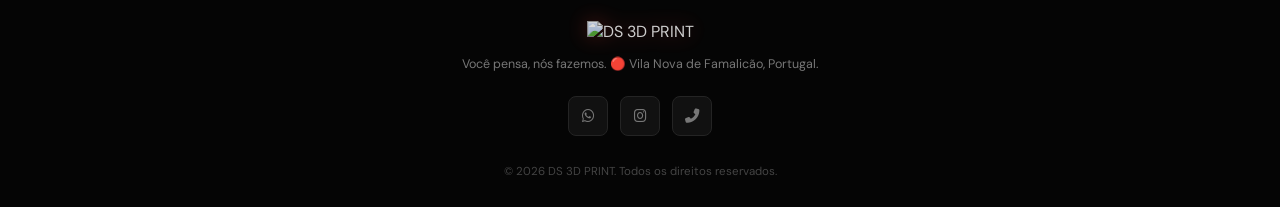
==== commit 36843993: "Merge branch 'main' of https://github.com/diogosilvacosta/ds-3d-print # Conflicts: #	index.html" ====
--- a/index.html
+++ b/index.html
@@ -3,638 +3,756 @@
 <head>
     <meta charset="UTF-8">
     <meta name="viewport" content="width=device-width, initial-scale=1.0">
-    <title>DS 3D PRINT | Engenharia & Design</title>
-
+    <title>DS 3D PRINT | Impressão 3D Personalizada</title>
     <script src="https://cdn.jsdelivr.net/npm/@supabase/supabase-js@2"></script>
-    <link rel="stylesheet" href="https://cdnjs.cloudflare.com/ajax/libs/font-awesome/6.0.0/css/all.min.css">
-
+    <link rel="preconnect" href="https://fonts.googleapis.com">
+    <link rel="preconnect" href="https://fonts.gstatic.com" crossorigin>
+    <link href="https://fonts.googleapis.com/css2?family=Bebas+Neue&family=DM+Sans:wght@300;400;500;700&display=swap" rel="stylesheet">
+    <link rel="stylesheet" href="https://cdnjs.cloudflare.com/ajax/libs/font-awesome/6.5.0/css/all.min.css">
     <style>
+        *, *::before, *::after { box-sizing: border-box; margin: 0; padding: 0; }
+
         :root {
-            --bg: #070707;
-            --card-bg: #131313;
-            --panel-bg: rgba(15, 15, 15, 0.86);
-            --text: #ffffff;
-            --muted: #b8b8b8;
-            --accent: #ff4d4d;
-            --accent-hover: #d93232;
-            --gray: #888;
-            --gold: #ffd700;
-            --line: rgba(255, 255, 255, 0.08);
-        }
-
-        * { box-sizing: border-box; }
-        body {
-            margin: 0;
-            color: var(--text);
-            overflow-x: hidden;
-            font-family: 'Inter', sans-serif;
-            background:
-                radial-gradient(circle at top, rgba(255, 77, 77, 0.15), transparent 30%),
-                linear-gradient(180deg, #0e0e0e 0%, #070707 34%, #050505 100%);
-        }
-
+            --bg: #080808;
+            --surface: #111111;
+            --surface2: #1a1a1a;
+            --border: #242424;
+            --red: #e8352a;
+            --red-dim: rgba(232,53,42,0.12);
+            --text: #f0f0f0;
+            --muted: #777;
+            --gold: #f0c040;
+            --font-display: 'Bebas Neue', sans-serif;
+            --font-body: 'DM Sans', sans-serif;
+            --radius: 10px;
+            --nav-h: 64px;
+        }
+
+        html { scroll-behavior: smooth; }
+        body { font-family: var(--font-body); background: var(--bg); color: var(--text); overflow-x: hidden; }
+
+        /* ─── BANNER ─── */
+        #site-banner {
+            background: var(--red);
+            color: #fff;
+            text-align: center;
+            padding: 9px 16px;
+            font-size: 0.78rem;
+            font-weight: 700;
+            letter-spacing: 0.5px;
+            display: none;
+        }
+
+        /* ─── NAVBAR ─── */
+        nav {
+            position: sticky; top: 0; z-index: 900;
+            height: var(--nav-h);
+            background: rgba(8,8,8,0.92);
+            backdrop-filter: blur(16px);
+            border-bottom: 1px solid var(--border);
+            display: flex; align-items: center;
+            padding: 0 20px; gap: 12px;
+        }
+        .nav-logo { height: 52px; filter: drop-shadow(0 0 12px var(--red)); flex-shrink: 0; }
+        .nav-brand { font-family: var(--font-display); font-size: 1.6rem; color: var(--text); letter-spacing: 1px; }
+        .nav-links {
+            display: flex; gap: 4px; margin-left: auto;
+        }
+        .nav-links a {
+            color: var(--muted); text-decoration: none; font-size: 0.82rem; font-weight: 500;
+            padding: 8px 14px; border-radius: 6px; transition: 0.2s;
+            text-transform: uppercase; letter-spacing: 0.5px;
+        }
+        .nav-links a:hover { color: var(--text); background: var(--surface2); }
+        .nav-links a.active { color: var(--red); }
+        .nav-cta {
+            background: var(--red); color: #fff !important;
+            border-radius: 6px; padding: 9px 16px !important;
+        }
+        .nav-cta:hover { background: #c2291f; }
+        .hamburger {
+            display: none; flex-direction: column; gap: 5px; cursor: pointer;
+            background: none; border: none; padding: 6px; margin-left: auto;
+        }
+        .hamburger span { display: block; width: 22px; height: 2px; background: var(--text); border-radius: 2px; transition: 0.3s; }
+        .mobile-menu {
+            display: none; position: fixed; top: var(--nav-h); left: 0; right: 0; bottom: 0;
+            background: var(--bg); z-index: 850; flex-direction: column;
+            padding: 30px 24px; gap: 8px; overflow-y: auto;
+        }
+        .mobile-menu.open { display: flex; }
+        .mobile-menu a {
+            color: var(--text); text-decoration: none; font-size: 1.1rem; font-weight: 600;
+            padding: 14px 0; border-bottom: 1px solid var(--border);
+            text-transform: uppercase; letter-spacing: 1px;
+        }
+        .mobile-menu a.red { color: var(--red); }
+
+        /* ─── HERO ─── */
         .hero {
-            min-height: 40vh;
-            padding: 0 20px 42px;
-            position: relative;
-            overflow: hidden;
-            display: flex;
-            flex-direction: column;
-            justify-content: center;
-            align-items: center;
+            min-height: 92vh;
+            display: flex; flex-direction: column; justify-content: center; align-items: center;
             text-align: center;
             background:
-                linear-gradient(rgba(0,0,0,0.84), rgba(0,0,0,0.88)),
-                url('https://wxwdvixxcrduzneqjfwo.supabase.co/storage/v1/object/public/fotos_pecas/fundo.png');
-            background-size: cover;
-            background-position: center;
-            background-attachment: fixed;
-        }
-        .hero::before {
-            content: "";
-            position: absolute;
-            inset: 0;
-            background:
-                radial-gradient(circle at top center, rgba(255, 77, 77, 0.18), transparent 34%),
-                linear-gradient(180deg, rgba(255, 77, 77, 0.08), transparent 28%);
+                linear-gradient(to bottom, rgba(8,8,8,0) 0%, rgba(8,8,8,0.7) 60%, rgba(8,8,8,1) 100%),
+                url('https://wxwdvixxcrduzneqjfwo.supabase.co/storage/v1/object/public/fotos_pecas/fundo.png') center/cover no-repeat;
+            padding: 60px 24px 80px;
+            position: relative;
+        }
+        .hero-eyebrow {
+            font-size: 0.7rem; font-weight: 700; letter-spacing: 4px; text-transform: uppercase;
+            color: var(--red); margin-bottom: 18px;
+            background: var(--red-dim); border: 1px solid rgba(232,53,42,0.3);
+            display: inline-block; padding: 6px 16px; border-radius: 40px;
+        }
+        .hero h1 {
+            font-family: var(--font-display);
+            font-size: clamp(3.5rem, 12vw, 8rem);
+            line-height: 0.92; letter-spacing: 2px;
+            color: #fff;
+            text-shadow: 0 0 60px rgba(232,53,42,0.4);
+            margin-bottom: 24px;
+        }
+        .hero h1 span { color: var(--red); }
+        .hero-sub {
+            font-size: clamp(0.9rem, 2.5vw, 1.1rem); color: rgba(255,255,255,0.65);
+            max-width: 480px; line-height: 1.7; margin-bottom: 40px; font-weight: 400;
+        }
+        .hero-btns { display: flex; gap: 12px; flex-wrap: wrap; justify-content: center; }
+        .btn-primary {
+            background: var(--red); color: #fff; padding: 14px 28px; border-radius: var(--radius);
+            font-weight: 700; font-size: 0.88rem; text-decoration: none; text-transform: uppercase;
+            letter-spacing: 1px; transition: 0.2s; display: inline-flex; align-items: center; gap: 8px;
+        }
+        .btn-primary:hover { background: #c2291f; transform: translateY(-2px); }
+        .btn-secondary {
+            background: transparent; color: #fff; padding: 14px 28px; border-radius: var(--radius);
+            font-weight: 700; font-size: 0.88rem; text-decoration: none; text-transform: uppercase;
+            letter-spacing: 1px; border: 1px solid rgba(255,255,255,0.2); transition: 0.2s;
+            display: inline-flex; align-items: center; gap: 8px;
+        }
+        .btn-secondary:hover { border-color: rgba(255,255,255,0.5); transform: translateY(-2px); }
+        .hero-stats {
+            display: flex; gap: 40px; margin-top: 60px; flex-wrap: wrap; justify-content: center;
+        }
+        .stat { text-align: center; }
+        .stat-num { font-family: var(--font-display); font-size: 2.4rem; color: var(--red); display: block; }
+        .stat-lbl { font-size: 0.72rem; color: var(--muted); text-transform: uppercase; letter-spacing: 2px; }
+
+        /* ─── SECTION SHELL ─── */
+        .section { padding: 80px 24px; max-width: 1200px; margin: 0 auto; }
+        .section-header { margin-bottom: 48px; }
+        .section-tag {
+            font-size: 0.65rem; font-weight: 700; letter-spacing: 4px; text-transform: uppercase;
+            color: var(--red); margin-bottom: 10px; display: block;
+        }
+        .section-title {
+            font-family: var(--font-display); font-size: clamp(2rem, 5vw, 3.2rem);
+            line-height: 1; letter-spacing: 1px;
+        }
+        .section-sub { color: var(--muted); font-size: 0.9rem; margin-top: 10px; max-width: 480px; line-height: 1.7; }
+
+        /* ─── COMO FUNCIONA ─── */
+        #como-funciona {
+            background: linear-gradient(135deg, #1a0505 0%, #0f0f0f 40%, #1a0505 100%);
+            position: relative; overflow: hidden;
+        }
+        #como-funciona::before {
+            content: ''; position: absolute; inset: 0;
+            background: radial-gradient(ellipse 70% 60% at 50% 0%, rgba(232,53,42,0.18) 0%, transparent 70%);
             pointer-events: none;
         }
-
-        .news-ticker {
-            width: min(1240px, calc(100% - 22px));
-            margin: 0 auto;
-            padding-top: 8px;
-            position: relative;
-            z-index: 2;
-        }
-        .news-ticker.hidden { display: none; }
-        .news-ticker-shell {
-            min-height: 42px;
-            display: flex;
-            align-items: center;
-            padding: 0 14px;
-            border: 1px solid rgba(255, 77, 77, 0.22);
-            background: rgba(8, 8, 8, 0.78);
-            overflow: hidden;
-        }
-        .news-marquee {
-            flex: 1;
-            overflow: hidden;
-        }
-        .news-track {
-            min-width: max-content;
-            display: inline-flex;
-            align-items: center;
-            gap: 42px;
-            padding-left: 100%;
-            animation: ticker-scroll 18s linear infinite;
-        }
-        .news-track span {
-            white-space: nowrap;
-            font-size: 0.82rem;
-            font-weight: 700;
-            color: #f1f1f1;
-        }
-        .news-track span::before {
-            content: "";
-            margin-right: 0;
-        }
-        .news-track span::after {
-            content: "•";
-            color: var(--accent);
-            margin-left: 42px;
-            font-size: 0.9rem;
-        }
-        @keyframes ticker-scroll {
-            from { transform: translateX(0); }
-            to { transform: translateX(-100%); }
-        }
-
-        .hero-content {
-            width: 100%;
-            max-width: 920px;
-            position: relative;
-            z-index: 1;
-            padding-top: 38px;
-        }
-        .logo-hero {
-            max-height: 86px;
-            margin-bottom: 14px;
-            filter: drop-shadow(0 0 18px rgba(255, 77, 77, 0.65));
-        }
-        .hero-badge {
-            display: inline-flex;
-            align-items: center;
-            gap: 10px;
-            margin: 18px auto 0;
-            padding: 10px 18px;
-            border-radius: 999px;
-            background: rgba(255,255,255,0.05);
-            border: 1px solid rgba(255,255,255,0.1);
-            box-shadow: 0 14px 34px rgba(0,0,0,0.28);
-            text-transform: uppercase;
-            letter-spacing: 0.34em;
-            font-size: 0.72rem;
-            font-weight: 800;
-            color: #ffe3e3;
-        }
-        .hero-badge::before {
-            content: "";
-            width: 10px;
-            height: 10px;
-            border-radius: 50%;
-            background: var(--accent);
-            box-shadow: 0 0 18px rgba(255, 77, 77, 0.88);
-        }
-        h1 {
-            margin: 18px 0 0;
-            font-size: clamp(2.5rem, 8vw, 6rem);
-            line-height: 0.92;
-            letter-spacing: -0.08em;
-            text-transform: uppercase;
-        }
-        .hero-subtitle {
-            max-width: 650px;
-            margin: 20px auto 0;
-            color: #dddddd;
-            font-size: 1.02rem;
-            line-height: 1.75;
-        }
-
-        .quick-contacts {
-            display: flex;
-            gap: 10px;
-            margin-top: 28px;
-            flex-wrap: wrap;
-            justify-content: center;
-        }
+        #como-funciona .inner { max-width: 1200px; margin: 0 auto; padding: 80px 24px; position: relative; z-index: 1; }
+        #como-funciona .section-tag { color: #ff8a80; }
+        #como-funciona .section-title { color: #fff; }
+        #como-funciona .section-sub { color: rgba(255,255,255,0.55); }
+
+        .steps { display: grid; grid-template-columns: repeat(auto-fit, minmax(220px, 1fr)); gap: 20px; margin-top: 48px; }
+        .step {
+            background: rgba(255,255,255,0.04);
+            backdrop-filter: blur(8px);
+            border: 1px solid rgba(232,53,42,0.2);
+            border-radius: 14px;
+            padding: 36px 28px; position: relative;
+            transition: 0.3s; overflow: hidden;
+        }
+        .step::before {
+            content: ''; position: absolute; top: 0; left: 0; right: 0; height: 3px;
+            background: linear-gradient(90deg, var(--red), transparent);
+            opacity: 0; transition: 0.3s;
+        }
+        .step:hover { background: rgba(232,53,42,0.08); border-color: rgba(232,53,42,0.5); transform: translateY(-4px); }
+        .step:hover::before { opacity: 1; }
+        .step-num {
+            font-family: var(--font-display); font-size: 5rem; color: rgba(232,53,42,0.15);
+            line-height: 1; margin-bottom: 16px; display: block;
+            position: absolute; top: 16px; right: 20px;
+        }
+        .step-icon-wrap {
+            width: 52px; height: 52px; background: rgba(232,53,42,0.15); border: 1px solid rgba(232,53,42,0.3);
+            border-radius: 12px; display: flex; align-items: center; justify-content: center;
+            margin-bottom: 20px; transition: 0.3s;
+        }
+        .step:hover .step-icon-wrap { background: rgba(232,53,42,0.25); }
+        .step-icon { font-size: 1.3rem; color: #ff6b5b; }
+        .step h3 { font-size: 1rem; font-weight: 700; margin-bottom: 10px; color: #fff; }
+        .step p { font-size: 0.82rem; color: rgba(255,255,255,0.5); line-height: 1.7; }
+
+        /* ─── CATÁLOGO ─── */
+        .catalog-toolbar {
+            display: flex; gap: 12px; flex-wrap: wrap; align-items: center;
+            margin-bottom: 28px; padding: 16px; background: var(--surface);
+            border: 1px solid var(--border); border-radius: var(--radius);
+        }
+        .search-wrap { position: relative; flex: 1; min-width: 200px; }
+        .search-wrap i { position: absolute; left: 14px; top: 50%; transform: translateY(-50%); color: var(--muted); font-size: 0.85rem; }
+        .search-input {
+            width: 100%; padding: 11px 14px 11px 38px;
+            background: var(--bg); border: 1px solid var(--border); border-radius: 8px;
+            color: var(--text); font-family: var(--font-body); font-size: 0.88rem; outline: none; transition: 0.2s;
+        }
+        .search-input:focus { border-color: var(--red); }
+        .sort-select {
+            padding: 11px 14px; background: var(--bg); border: 1px solid var(--border);
+            border-radius: 8px; color: var(--text); font-family: var(--font-body); font-size: 0.85rem;
+            cursor: pointer; outline: none; min-width: 160px;
+        }
+        .cat-pills { display: flex; gap: 8px; flex-wrap: wrap; margin-bottom: 28px; }
+        .cat-pill {
+            background: var(--surface); border: 1px solid var(--border); color: var(--muted);
+            padding: 8px 16px; border-radius: 40px; font-size: 0.75rem; font-weight: 600;
+            cursor: pointer; transition: 0.2s; text-transform: uppercase; letter-spacing: 0.5px;
+        }
+        .cat-pill.active, .cat-pill:hover { background: var(--red); border-color: var(--red); color: #fff; }
+
+        /* DESTAQUES */
+        .destaque-row { display: grid; grid-template-columns: repeat(auto-fill, minmax(200px, 1fr)); gap: 14px; margin-bottom: 48px; }
+        .destaque-label {
+            font-size: 0.65rem; font-weight: 700; letter-spacing: 3px;
+            color: var(--gold); text-transform: uppercase; margin-bottom: 14px;
+            display: flex; align-items: center; gap: 8px;
+        }
+        .destaque-label::after { content: ''; flex: 1; height: 1px; background: var(--border); }
+        /* Destaque cards: botão empilhado para não cortar */
+        .destaque-row .card-order { flex-direction: column; }
+        .destaque-row .qty-input { width: 100%; }
+        .destaque-row .btn-order { width: 100%; justify-content: center; display: flex; align-items: center; gap: 6px; }
+
+        /* GRID */
+        .products-grid { display: grid; grid-template-columns: repeat(auto-fill, minmax(260px, 1fr)); gap: 16px; }
+
+        /* CARD */
+        .card {
+            background: var(--surface); border: 1px solid var(--border);
+            border-radius: var(--radius); overflow: hidden; display: flex; flex-direction: column;
+            transition: 0.25s; position: relative;
+        }
+        .card:hover { border-color: rgba(232,53,42,0.5); transform: translateY(-4px); box-shadow: 0 20px 40px rgba(0,0,0,0.5); }
+        .card-img-wrap { position: relative; aspect-ratio: 1; background: #fff; overflow: hidden; }
+        .card-carousel { display: flex; overflow-x: auto; scroll-snap-type: x mandatory; scrollbar-width: none; height: 100%; }
+        .card-carousel::-webkit-scrollbar { display: none; }
+        .card-carousel img { min-width: 100%; height: 100%; object-fit: contain; scroll-snap-align: start; }
+        .card-arrows {
+            position: absolute; top: 50%; transform: translateY(-50%);
+            width: 100%; display: flex; justify-content: space-between; padding: 0 8px;
+            pointer-events: none; opacity: 0; transition: 0.2s;
+        }
+        .card-img-wrap:hover .card-arrows { opacity: 1; }
+        .arrow-btn {
+            pointer-events: all; background: rgba(0,0,0,0.55); color: #fff; border: none;
+            width: 28px; height: 28px; border-radius: 50%; cursor: pointer; font-size: 0.7rem;
+            display: flex; align-items: center; justify-content: center; transition: 0.2s;
+        }
+        .arrow-btn:hover { background: var(--red); }
+        .badge-destaque {
+            position: absolute; top: 10px; left: 10px;
+            background: var(--gold); color: #000; font-size: 0.6rem; font-weight: 800;
+            padding: 3px 8px; border-radius: 4px; text-transform: uppercase; letter-spacing: 1px;
+        }
+        .card-body { padding: 16px; flex: 1; display: flex; flex-direction: column; gap: 10px; }
+        .card-cat { font-size: 0.62rem; font-weight: 700; color: var(--muted); text-transform: uppercase; letter-spacing: 1.5px; }
+        .card-name { font-weight: 700; font-size: 0.88rem; text-transform: uppercase; line-height: 1.3; color: var(--text); }
+        .card-price { font-family: var(--font-display); font-size: 1.6rem; color: var(--red); letter-spacing: 1px; }
+        .card-order { display: flex; gap: 8px; margin-top: auto; }
+        .qty-input {
+            width: 52px; padding: 9px 4px; text-align: center;
+            background: var(--bg); border: 1px solid var(--border); border-radius: 6px;
+            color: var(--text); font-family: var(--font-body); font-size: 0.88rem; outline: none;
+        }
+        .qty-input:focus { border-color: var(--red); }
+        .btn-order {
+            flex: 1; background: var(--red); color: #fff; border: none; padding: 10px 8px;
+            border-radius: 6px; font-weight: 700; font-size: 0.72rem; text-transform: uppercase;
+            letter-spacing: 0.3px; cursor: pointer; transition: 0.2s; font-family: var(--font-body);
+            display: flex; align-items: center; justify-content: center; gap: 5px;
+            white-space: nowrap; overflow: hidden; min-width: 0;
+        }
+        .btn-order:hover { background: #c2291f; }
+        .btn-order i { flex-shrink: 0; font-size: 0.85rem; }
+        .empty-state { text-align: center; padding: 60px 20px; color: var(--muted); grid-column: 1/-1; }
+        .empty-state i { font-size: 2rem; margin-bottom: 12px; display: block; }
+
+        /* ─── MATERIAIS ─── */
+        #materiais { background: var(--surface); }
+        #materiais .inner { max-width: 1200px; margin: 0 auto; padding: 80px 24px; }
+        .materiais-grid { display: grid; grid-template-columns: repeat(auto-fill, minmax(200px, 1fr)); gap: 14px; margin-top: 40px; }
+        .mat-card {
+            background: var(--bg); border: 1px solid var(--border); border-radius: var(--radius);
+            padding: 24px 20px; transition: 0.25s; cursor: default;
+        }
+        .mat-card:hover { border-color: var(--red); }
+        .mat-swatch { width: 36px; height: 36px; border-radius: 50%; margin-bottom: 14px; border: 2px solid var(--border); }
+        .mat-name { font-weight: 700; font-size: 0.9rem; margin-bottom: 4px; }
+        .mat-desc { font-size: 0.77rem; color: var(--muted); line-height: 1.5; }
+
+        /* ─── CONTACTO ─── */
+        #contacto { background: var(--bg); }
+        .contact-grid { display: grid; grid-template-columns: 1fr 1fr; gap: 40px; margin-top: 40px; }
+        .contact-info { display: flex; flex-direction: column; gap: 20px; }
         .contact-chip {
-            color: white;
-            text-decoration: none;
-            display: flex;
-            align-items: center;
-            gap: 8px;
-            padding: 11px 18px;
-            border-radius: 999px;
-            background: rgba(255, 255, 255, 0.06);
-            border: 1px solid rgba(255, 255, 255, 0.1);
-            font-size: 0.76rem;
-            font-weight: 700;
-            transition: 0.25s ease;
-            backdrop-filter: blur(6px);
-        }
-        .contact-chip:hover {
-            transform: translateY(-2px);
-            background: var(--accent);
-            border-color: var(--accent);
-        }
-
-        .tools-section {
-            max-width: 1200px;
-            margin: 22px auto;
-            padding: 0 15px;
-            position: relative;
-        }
-        .tools-container {
-            display: flex;
-            gap: 15px;
-            flex-wrap: wrap;
-            padding: 15px;
-            border-radius: 16px;
-            border: 1px solid var(--line);
-            background: linear-gradient(180deg, rgba(255,255,255,0.05), rgba(255,255,255,0.02));
-            box-shadow: 0 18px 36px rgba(0,0,0,0.26);
-        }
-        .search-wrapper { position: relative; flex: 2; min-width: 250px; }
-        .search-input,
-        .sort-select,
-        .qty {
-            background: #090909;
-            border: 1px solid rgba(255,255,255,0.08);
-            color: white;
-            outline: none;
-        }
-        .search-input {
-            width: 100%;
-            padding: 12px 12px 12px 40px;
-            border-radius: 10px;
-            font-size: 0.92rem;
-        }
-        .search-icon {
-            position: absolute;
-            left: 15px;
-            top: 50%;
-            transform: translateY(-50%);
-            color: var(--accent);
-        }
-        .sort-select {
-            flex: 1;
-            min-width: 160px;
-            padding: 12px;
-            border-radius: 10px;
-            font-size: 0.86rem;
-            cursor: pointer;
-        }
-
-        .filters {
-            display: flex;
-            justify-content: center;
-            gap: 8px;
-            flex-wrap: wrap;
-            max-width: 1200px;
-            margin: 22px auto 38px;
-            padding: 0 15px;
-        }
-        .filter-btn {
-            background: rgba(255,255,255,0.04);
-            color: #fff;
-            border: 1px solid rgba(255,255,255,0.08);
-            padding: 10px 16px;
-            border-radius: 999px;
-            cursor: pointer;
-            font-size: 0.74rem;
-            font-weight: 800;
-            text-transform: uppercase;
-            transition: 0.25s ease;
-        }
-        .filter-btn:hover,
-        .filter-btn.active {
-            background: var(--accent);
-            border-color: var(--accent);
-            box-shadow: 0 10px 24px rgba(255,77,77,0.22);
-        }
-
-        .destaque-section,
-        section {
-            max-width: 1200px;
-            margin: 0 auto;
-            padding: 0 15px 40px;
-        }
-        .destaque-head {
-            display: flex;
-            align-items: center;
-            justify-content: space-between;
-            gap: 12px;
-            margin-bottom: 16px;
-        }
-        .destaque-head h2 {
-            margin: 0;
-            color: var(--gold);
-            text-transform: uppercase;
-            font-size: 0.82rem;
-            letter-spacing: 0.24em;
-        }
-        .destaque-head p {
-            margin: 0;
-            color: #ababab;
-            font-size: 0.82rem;
-        }
-        .destaque-grid,
-        .grid {
-            display: grid;
-            gap: 20px;
-        }
-        .destaque-grid { grid-template-columns: repeat(auto-fill, minmax(220px, 1fr)); }
-        .grid { grid-template-columns: repeat(auto-fill, minmax(280px, 1fr)); }
-
-        .card {
-            position: relative;
-            display: flex;
-            flex-direction: column;
-            overflow: hidden;
-            border-radius: 18px;
-            border: 1px solid rgba(255,255,255,0.08);
-            background: linear-gradient(180deg, rgba(255,255,255,0.04), rgba(255,255,255,0.02));
-            box-shadow: 0 18px 34px rgba(0,0,0,0.2);
-            transition: transform 0.25s ease, border-color 0.25s ease, box-shadow 0.25s ease;
-        }
-        .card:hover {
-            transform: translateY(-4px);
-            border-color: rgba(255, 77, 77, 0.32);
-            box-shadow: 0 22px 46px rgba(0,0,0,0.28);
-        }
-        .carousel {
-            position: relative;
-            width: 100%;
-            aspect-ratio: 1;
-            background: linear-gradient(180deg, #fafafa, #f0f0f0);
-        }
-        .carousel-track {
-            display: flex;
-            height: 100%;
-            overflow-x: auto;
-            scrollbar-width: none;
-            scroll-snap-type: x mandatory;
-        }
-        .carousel-track::-webkit-scrollbar { display: none; }
-        .carousel-track img {
-            min-width: 100%;
-            height: 100%;
-            object-fit: contain;
-            scroll-snap-align: start;
-        }
-        .dots {
-            position: absolute;
-            left: 50%;
-            bottom: 12px;
-            transform: translateX(-50%);
-            display: flex;
-            gap: 6px;
-            padding: 6px 10px;
-            border-radius: 999px;
-            background: rgba(0,0,0,0.36);
-        }
-        .dot {
-            width: 7px;
-            height: 7px;
-            border-radius: 50%;
-            background: rgba(255,255,255,0.35);
-        }
-        .dot.active { background: var(--accent); }
-
-        .card-info {
-            padding: 16px;
-            display: flex;
-            flex-direction: column;
-            justify-content: space-between;
-            gap: 16px;
-            flex-grow: 1;
-        }
-        .card-nome {
-            min-height: 2.5em;
-            margin-bottom: 6px;
-            color: #ffffff;
-            font-size: 0.88rem;
-            font-weight: 800;
-            text-transform: uppercase;
-        }
-        .preco {
-            color: var(--accent);
-            font-size: 1.34rem;
-            font-weight: 900;
-        }
-        .order-row {
-            display: flex;
-            gap: 8px;
-            align-items: center;
-        }
-        .qty {
-            width: 52px;
-            padding: 10px 4px;
-            border-radius: 8px;
-            text-align: center;
-        }
-        .btn-order {
-            flex: 1;
-            border: none;
-            border-radius: 10px;
-            padding: 11px;
-            background: linear-gradient(135deg, var(--accent), #ff6f4d);
-            color: white;
-            cursor: pointer;
-            font-size: 0.76rem;
-            font-weight: 900;
-            text-transform: uppercase;
-            letter-spacing: 0.06em;
-        }
-        .btn-order:hover { background: linear-gradient(135deg, var(--accent-hover), #ff5d39); }
-
-        .wa-float {
-            position: fixed;
-            right: 20px;
-            bottom: 20px;
-            z-index: 1000;
-        }
-        .wa-btn {
-            color: white;
-            text-decoration: none;
-            display: flex;
-            align-items: center;
-            gap: 8px;
-            padding: 14px 22px;
-            border-radius: 999px;
-            font-weight: 800;
-            background: #25D366;
-            box-shadow: 0 12px 28px rgba(0,0,0,0.28);
-        }
-
-        @media (max-width: 720px) {
-            .hero { padding: 0 14px 34px; background-attachment: scroll; }
-            .hero-content { padding-top: 24px; }
-            .hero-badge { letter-spacing: 0.18em; font-size: 0.64rem; }
-            h1 { font-size: clamp(2.3rem, 14vw, 4rem); }
-            .hero-subtitle { font-size: 0.93rem; }
-            .news-ticker { width: calc(100% - 12px); padding-top: 6px; }
-            .news-ticker-shell { min-height: 38px; padding: 0 10px; }
-            .news-track span { font-size: 0.74rem; }
-            .news-track span::after { margin-left: 28px; }
-            .destaque-head { flex-direction: column; align-items: flex-start; }
-        }
-        @media (max-width: 600px) {
-            .wa-btn span { display: none; }
+            display: flex; align-items: center; gap: 16px;
+            background: var(--surface); border: 1px solid var(--border);
+            border-radius: var(--radius); padding: 18px 20px; text-decoration: none; color: var(--text);
+            transition: 0.2s; font-weight: 600; font-size: 0.9rem;
+        }
+        .contact-chip:hover { border-color: var(--red); }
+        .contact-chip i { font-size: 1.2rem; color: var(--red); width: 24px; text-align: center; }
+        .contact-chip small { display: block; font-size: 0.7rem; color: var(--muted); font-weight: 400; margin-top: 2px; }
+        .contact-map {
+            background: var(--surface); border: 1px solid var(--border); border-radius: var(--radius);
+            overflow: hidden; display: flex; flex-direction: column; align-items: center;
+            justify-content: center; min-height: 260px; gap: 12px; color: var(--muted);
+        }
+        .contact-map i { font-size: 2.5rem; color: var(--red); }
+        .contact-map p { font-size: 0.85rem; text-align: center; padding: 0 20px; line-height: 1.6; }
+        .contact-map strong { color: var(--text); display: block; margin-bottom: 4px; font-size: 1rem; }
+
+        /* ─── FOOTER ─── */
+        footer {
+            background: #050505; border-top: 1px solid var(--border);
+            padding: 48px 24px 28px; text-align: center;
+        }
+        .hero-logo {
+            width: min(220px, 55vw);
+            margin-bottom: 20px;
+            filter: drop-shadow(0 0 30px rgba(232,53,42,0.6)) drop-shadow(0 0 60px rgba(232,53,42,0.25));
+            animation: logoPulse 3s ease-in-out infinite;
+        }
+        @keyframes logoPulse {
+            0%, 100% { filter: drop-shadow(0 0 30px rgba(232,53,42,0.6)) drop-shadow(0 0 60px rgba(232,53,42,0.25)); }
+            50% { filter: drop-shadow(0 0 45px rgba(232,53,42,0.9)) drop-shadow(0 0 90px rgba(232,53,42,0.4)); }
+        }
+        .footer-logo { height: 54px; margin-bottom: 14px; opacity: 0.85; filter: drop-shadow(0 0 10px rgba(232,53,42,0.4)); }
+        .footer-tagline { font-size: 0.78rem; color: var(--muted); margin-bottom: 24px; }
+        .footer-socials { display: flex; gap: 12px; justify-content: center; margin-bottom: 28px; }
+        .footer-socials a {
+            width: 40px; height: 40px; background: var(--surface); border: 1px solid var(--border);
+            border-radius: 8px; display: flex; align-items: center; justify-content: center;
+            color: var(--muted); font-size: 0.9rem; text-decoration: none; transition: 0.2s;
+        }
+        .footer-socials a:hover { background: var(--red); border-color: var(--red); color: #fff; }
+        .footer-copy { font-size: 0.72rem; color: #444; }
+
+        /* ─── WHATSAPP FLOAT ─── */
+        .wa-fab {
+            position: fixed; bottom: 22px; right: 22px; z-index: 800;
+            background: #25D366; color: #fff; border-radius: 50px;
+            padding: 14px 22px; font-weight: 700; font-size: 0.82rem;
+            text-decoration: none; display: flex; align-items: center; gap: 10px;
+            box-shadow: 0 8px 24px rgba(37,211,102,0.35); transition: 0.2s;
+            opacity: 0; transform: translateY(20px);
+        }
+        .wa-fab.show { opacity: 1; transform: translateY(0); }
+        .wa-fab:hover { transform: translateY(-3px) scale(1.03); box-shadow: 0 12px 28px rgba(37,211,102,0.45); }
+        .wa-fab-text { display: inline; }
+        @media (max-width: 500px) { .wa-fab-text { display: none; } .wa-fab { border-radius: 50%; padding: 16px; } }
+
+        /* ─── RESPONSIVE ─── */
+        @media (max-width: 768px) {
+            .nav-links { display: none; }
+            .hamburger { display: flex; }
+            .hero h1 { font-size: clamp(3rem, 14vw, 5rem); }
+            .hero-stats { gap: 28px; }
+            .steps { grid-template-columns: 1fr; gap: 0; }
+            .step:first-child { border-radius: var(--radius) var(--radius) 0 0; }
+            .step:last-child { border-radius: 0 0 var(--radius) var(--radius); }
+            .products-grid { grid-template-columns: repeat(auto-fill, minmax(160px, 1fr)); gap: 12px; }
+            .card-body { padding: 12px; }
+            .card-price { font-size: 1.3rem; }
+            .contact-grid { grid-template-columns: 1fr; }
+        }
+        @media (max-width: 420px) {
+            .products-grid { grid-template-columns: 1fr 1fr; }
+            .destaque-row { grid-template-columns: 1fr 1fr; }
         }
     </style>
 </head>
 <body>
 
-    <div class="hero">
-        <div class="news-ticker hidden" id="news-ticker">
-            <div class="news-ticker-shell">
-                <div class="news-marquee">
-                    <div class="news-track" id="news-track"></div>
+<!-- BANNER PROMOÇÃO -->
+<div id="site-banner"></div>
+
+<!-- NAVBAR -->
+<nav>
+    <img src="https://wxwdvixxcrduzneqjfwo.supabase.co/storage/v1/object/public/fotos_pecas/logo.png" class="nav-logo" alt="DS 3D PRINT">
+    <span class="nav-brand">DS 3D PRINT</span>
+    <div class="nav-links">
+        <a href="#catalogo">Catálogo</a>
+        <a href="#como-funciona">Como Funciona</a>
+        <a href="#materiais">Materiais</a>
+        <a href="#contacto">Contacto</a>
+        <a href="https://wa.me/351911780404" class="nav-cta" target="_blank"><i class="fab fa-whatsapp"></i> Encomendar</a>
+    </div>
+    <button class="hamburger" id="hamburger" onclick="toggleMenu()" aria-label="Menu">
+        <span></span><span></span><span></span>
+    </button>
+</nav>
+
+<!-- MOBILE MENU -->
+<div class="mobile-menu" id="mobile-menu">
+    <a href="#catalogo" onclick="closeMenu()">🛒 Catálogo</a>
+    <a href="#como-funciona" onclick="closeMenu()">⚙️ Como Funciona</a>
+    <a href="#materiais" onclick="closeMenu()">🧵 Materiais</a>
+    <a href="#contacto" onclick="closeMenu()">📞 Contacto</a>
+    <a href="https://wa.me/351911780404" class="red" target="_blank">💬 Encomendar via WhatsApp</a>
+</div>
+
+<!-- HERO -->
+<section class="hero">
+    <img src="https://wxwdvixxcrduzneqjfwo.supabase.co/storage/v1/object/public/fotos_pecas/logo.png" class="hero-logo" alt="DS 3D PRINT Logo">
+    <span class="hero-eyebrow">🔴 Impressão 3D em Portugal</span>
+    <h1>DS 3D<br><span>PRINT</span></h1>
+    <p class="hero-sub">Transformamos as tuas ideias em peças reais. Impressão 3D personalizada, qualidade garantida, entrega rápida.</p>
+    <div class="hero-btns">
+        <a href="#catalogo" class="btn-primary"><i class="fas fa-th"></i> Ver Catálogo</a>
+        <a href="https://wa.me/351911780404?text=Olá! Quero fazer uma encomenda personalizada." class="btn-secondary" target="_blank"><i class="fab fa-whatsapp"></i> Pedir Orçamento</a>
+    </div>
+    <div class="hero-stats">
+        <div class="stat"><span class="stat-num" id="stat-pecas">50+</span><span class="stat-lbl">Peças no Catálogo</span></div>
+        <div class="stat"><span class="stat-num">100%</span><span class="stat-lbl">Personalizado</span></div>
+        <div class="stat"><span class="stat-num">⚡</span><span class="stat-lbl">Entrega Rápida</span></div>
+    </div>
+</section>
+
+<!-- COMO FUNCIONA -->
+<div id="como-funciona">
+    <div class="inner">
+        <div class="section-header">
+            <span class="section-tag">Processo</span>
+            <h2 class="section-title">COMO FUNCIONA</h2>
+            <p class="section-sub">Em 3 passos simples tens a tua peça em mãos. Sem complicações.</p>
+        </div>
+        <div class="steps">
+            <div class="step">
+                <span class="step-num">01</span>
+                <div class="step-icon-wrap"><i class="fas fa-comment-dots step-icon"></i></div>
+                <h3>Diz o que queres</h3>
+                <p>Envia-nos a tua ideia por WhatsApp ou escolhe uma peça do catálogo. Peças personalizadas também são bem-vindas!</p>
+            </div>
+            <div class="step">
+                <span class="step-num">02</span>
+                <div class="step-icon-wrap"><i class="fas fa-calculator step-icon"></i></div>
+                <h3>Recebe orçamento</h3>
+                <p>Calculamos o preço com base no tempo de impressão, material e acabamento. Resposta rápida, sem surpresas.</p>
+            </div>
+            <div class="step">
+                <span class="step-num">03</span>
+                <div class="step-icon-wrap"><i class="fas fa-cube step-icon"></i></div>
+                <h3>Imprimimos para ti</h3>
+                <p>Usamos filamentos de qualidade e entregamos com cuidado. Podes levantar pessoalmente ou receber em casa.</p>
+            </div>
+            <div class="step">
+                <span class="step-num">04</span>
+                <div class="step-icon-wrap"><i class="fas fa-heart step-icon"></i></div>
+                <h3>Aproveita!</h3>
+                <p>A tua peça chega pronta a usar. Se não ficares satisfeito, falamos e resolvemos. Garantia de qualidade total.</p>
+            </div>
+        </div>
+    </div>
+</div>
+
+<!-- CATÁLOGO -->
+<div id="catalogo">
+    <div class="section">
+        <div class="section-header">
+            <span class="section-tag">Produtos</span>
+            <h2 class="section-title">CATÁLOGO</h2>
+            <p class="section-sub">Todas as peças disponíveis. Filtra, pesquisa e encomenda diretamente.</p>
+        </div>
+
+        <!-- TOOLBAR -->
+        <div class="catalog-toolbar">
+            <div class="search-wrap">
+                <i class="fas fa-search"></i>
+                <input type="text" id="search-input" class="search-input" placeholder="Pesquisar produto...">
+            </div>
+            <select id="sort-select" class="sort-select">
+                <option value="recentes">Novidades primeiro</option>
+                <option value="crescente">Preço: Baixo → Alto</option>
+                <option value="decrescente">Preço: Alto → Baixo</option>
+            </select>
+        </div>
+
+        <!-- CATEGORIAS -->
+        <div class="cat-pills" id="cat-pills">
+            <button class="cat-pill active" onclick="setCat('Todas', this)">Todas</button>
+        </div>
+
+        <!-- DESTAQUES -->
+        <div id="destaque-section" style="display:none;">
+            <div class="destaque-label">⭐ Em Destaque</div>
+            <div class="destaque-row" id="destaque-row"></div>
+        </div>
+
+        <!-- GRID PRINCIPAL -->
+        <div class="products-grid" id="products-grid">
+            <div class="empty-state"><i class="fas fa-spinner fa-spin"></i>A carregar...</div>
+        </div>
+    </div>
+</div>
+
+<!-- MATERIAIS -->
+<div id="materiais">
+    <div class="inner">
+        <div class="section-header">
+            <span class="section-tag">Qualidade</span>
+            <h2 class="section-title">OS NOSSOS MATERIAIS</h2>
+            <p class="section-sub">Utilizamos filamentos de alta qualidade para garantir durabilidade e acabamento perfeito em cada peça.</p>
+        </div>
+        <div class="materiais-grid" id="materiais-grid">
+            <!-- preenchido dinamicamente ou com fallback -->
+        </div>
+    </div>
+</div>
+
+<!-- CONTACTO -->
+<div id="contacto">
+    <div class="section">
+        <div class="section-header">
+            <span class="section-tag">Fala Connosco</span>
+            <h2 class="section-title">CONTACTO</h2>
+            <p class="section-sub">Estamos sempre disponíveis para responder às tuas dúvidas e aceitar novas encomendas.</p>
+        </div>
+        <div class="contact-grid">
+            <div class="contact-info">
+                <a href="https://wa.me/351911780404" class="contact-chip" target="_blank">
+                    <i class="fab fa-whatsapp" style="color:#25D366"></i>
+                    <div>
+                        <div>WhatsApp</div>
+                        <small>+351 911 780 404 — Resposta rápida</small>
+                    </div>
+                </a>
+                <a href="tel:+351911780404" class="contact-chip">
+                    <i class="fas fa-phone-alt"></i>
+                    <div>
+                        <div>Telefone</div>
+                        <small>+351 911 780 404</small>
+                    </div>
+                </a>
+                <a href="https://www.instagram.com/ds_3dprint" class="contact-chip" target="_blank">
+                    <i class="fab fa-instagram" style="color:#e1306c"></i>
+                    <div>
+                        <div>Instagram</div>
+                        <small>@ds_3dprint — Vê os nossos trabalhos</small>
+                    </div>
+                </a>
+                <div class="contact-chip" style="cursor:default;">
+                    <i class="fas fa-clock"></i>
+                    <div>
+                        <div>Horário</div>
+                        <small>Seg–Sáb: 9h–21h · Dom: 10h–18h</small>
+                    </div>
                 </div>
             </div>
-        </div>
-
-        <div class="hero-content">
-            <img src="https://wxwdvixxcrduzneqjfwo.supabase.co/storage/v1/object/public/fotos_pecas/logo.png" class="logo-hero" alt="DS 3D Print">
-            <div class="hero-badge">Impressão 3D em Portugal</div>
-            <h1>DS 3D PRINT</h1>
-            <p class="hero-subtitle">Transformamos as tuas ideias em peças reais, com impressão 3D personalizada, qualidade garantida e entrega rápida.</p>
-
-            <div class="quick-contacts">
-                <a href="https://wa.me/351911780404" class="contact-chip" target="_blank"><i class="fab fa-whatsapp"></i> WhatsApp</a>
-                <a href="https://www.instagram.com/ds_3dprint" class="contact-chip" target="_blank"><i class="fab fa-instagram"></i> Instagram</a>
-                <a href="tel:+351911780404" class="contact-chip"><i class="fas fa-phone-alt"></i> Ligar</a>
+            <div class="contact-map">
+                <i class="fas fa-map-marker-alt"></i>
+                <p><strong>DS 3D PRINT</strong>Vila Nova de Famalicão<br>Braga, Portugal<br><br>Levantamento em mão disponível.<br>Fala connosco para marcar!</p>
             </div>
         </div>
     </div>
-
-    <div class="tools-section">
-        <div class="tools-container">
-            <div class="search-wrapper">
-                <i class="fas fa-search search-icon"></i>
-                <input type="text" id="search-input" class="search-input" placeholder="Pesquisar produto...">
-            </div>
-            <select id="sort-select" class="sort-select">
-                <option value="recentes">Novidades</option>
-                <option value="crescente">Preço: Baixo para Alto</option>
-                <option value="decrescente">Preço: Alto para Baixo</option>
-            </select>
-        </div>
+</div>
+
+<!-- FOOTER -->
+<footer>
+    <img src="https://wxwdvixxcrduzneqjfwo.supabase.co/storage/v1/object/public/fotos_pecas/logo.png" class="footer-logo" alt="DS 3D PRINT">
+    <p class="footer-tagline">Você pensa, nós fazemos. 🔴 Vila Nova de Famalicão, Portugal.</p>
+    <div class="footer-socials">
+        <a href="https://wa.me/351911780404" target="_blank"><i class="fab fa-whatsapp"></i></a>
+        <a href="https://www.instagram.com/ds_3dprint" target="_blank"><i class="fab fa-instagram"></i></a>
+        <a href="tel:+351911780404"><i class="fas fa-phone-alt"></i></a>
     </div>
-
-    <div class="filters" id="category-filters"></div>
-
-    <div class="destaque-section" id="destaque-section" style="display:none;">
-        <div class="destaque-head">
-            <h2>Em Destaque</h2>
-            <p>Produtos destacados para dar mais visibilidade ao que queres promover.</p>
-        </div>
-        <div class="destaque-grid" id="destaque-grid"></div>
-    </div>
-
-    <section>
-        <div class="grid" id="portfolio-grid"></div>
-    </section>
-
-    <div class="wa-float" id="wa-float" style="display:none;">
-        <a href="https://wa.me/351911780404" class="wa-btn" target="_blank">
-            <i class="fab fa-whatsapp"></i> <span>Dúvidas?</span>
-        </a>
-    </div>
-
-    <script>
-        const SB_URL = "https://wxwdvixxcrduzneqjfwo.supabase.co";
-        const SB_KEY = "eyJhbGciOiJIUzI1NiIsInR5cCI6IkpXVCJ9.eyJpc3MiOiJzdXBhYmFzZSIsInJlZiI6Ind4d2R2aXh4Y3JkdXpuZXFqZndvIiwicm9sZSI6ImFub24iLCJpYXQiOjE3NzIyMTg0MDEsImV4cCI6MjA4Nzc5NDQwMX0.WKs7b9PMec_AxbU2TThK_TdiyhN8pamiUFN1H2z36aM";
-        const _supabase = supabase.createClient(SB_URL, SB_KEY);
-
-        let todasAsPecas = [];
-        let categoriaAtiva = 'Todas';
-
-        const regrasCategorias = [
-            { chave: 'suporte', nome: 'Suportes' },
-            { chave: 'vaso', nome: 'Vasos' },
-            { chave: 'articulado', nome: 'Articulados' },
-            { chave: 'organizador', nome: 'Organizadores' },
-            { chave: 'jarra', nome: 'Jarras' }
-        ];
-
-        async function carregarBanner() {
-            const { data } = await _supabase.from('config_site').select('*').eq('chave', 'banner').single();
-            const ticker = document.getElementById('news-ticker');
-            const track = document.getElementById('news-track');
-
-            if (!data || !data.ativo || !data.valor || !data.valor.trim()) {
-                ticker.classList.add('hidden');
-                track.innerHTML = '';
-                return;
-            }
-
-            const texto = data.valor.trim();
-            track.innerHTML = `
-                <span>${texto}</span>
-                <span>${texto}</span>
-                <span>${texto}</span>
-            `;
-            ticker.classList.remove('hidden');
-        }
-
-        async function carregar() {
-            await carregarBanner();
-
-            const { data } = await _supabase.from('pecas_portfolio').select('*').order('created_at', { ascending: false });
-            todasAsPecas = (data || []).map(p => {
-                let catAuto = p.categoria && p.categoria !== 'Geral' ? p.categoria : null;
-                const nomeLow = p.nome_peca.toLowerCase();
-                if (!catAuto) {
-                    for (const regra of regrasCategorias) {
-                        if (nomeLow.includes(regra.chave)) {
-                            catAuto = regra.nome;
-                            break;
-                        }
-                    }
-                }
-                return { ...p, categoria_final: catAuto || 'Outros' };
-            });
-
-            const categoriasUnicas = [...new Set(todasAsPecas.map(p => p.categoria_final))].sort();
-            const filtros = document.getElementById('category-filters');
-            filtros.innerHTML = `<button class="filter-btn active" onclick="setCat('Todas', this)">Todas</button>`;
-            categoriasUnicas.forEach(cat => {
-                filtros.innerHTML += `<button class="filter-btn" onclick="setCat('${cat}', this)">${cat}</button>`;
-            });
-
-            const emDestaque = todasAsPecas.filter(p => p.destaque);
-            if (emDestaque.length > 0) {
-                document.getElementById('destaque-section').style.display = 'block';
-                document.getElementById('destaque-grid').innerHTML = emDestaque.map(p => criarCard(p, 'dest')).join('');
-            }
-
-            renderizar();
-        }
-
-        function renderizar() {
-            const termo = document.getElementById('search-input').value.toLowerCase();
-            const sort = document.getElementById('sort-select').value;
-            const grid = document.getElementById('portfolio-grid');
-
-            let filtrados = todasAsPecas.filter(p => {
-                const matchCat = categoriaAtiva === 'Todas' || p.categoria_final === categoriaAtiva;
-                const matchSearch = p.nome_peca.toLowerCase().includes(termo);
-                return matchCat && matchSearch;
-            });
-
-            if (sort === 'crescente') filtrados.sort((a, b) => a.preco_sugerido - b.preco_sugerido);
-            else if (sort === 'decrescente') filtrados.sort((a, b) => b.preco_sugerido - a.preco_sugerido);
-            else filtrados.sort((a, b) => new Date(b.created_at) - new Date(a.created_at));
-
-            grid.innerHTML = filtrados.map(p => criarCard(p, '')).join('');
-        }
-
-        function criarCard(p, prefix) {
-            const fotos = p.foto_url.split(',');
-            const id = prefix ? `${prefix}-${p.id}` : p.id;
-            return `
-                <div class="card ${prefix === 'dest' ? 'card-destaque' : ''}">
-                    <div class="carousel">
-                        <div class="carousel-track" onscroll="updateDots(this, '${id}')">
-                            ${fotos.map(url => `<img src="${url.trim()}" loading="lazy" alt="${p.nome_peca}">`).join('')}
-                        </div>
-                        ${fotos.length > 1 ? `<div class="dots" id="dots-${id}">${fotos.map((_, i) => `<div class="dot ${i === 0 ? 'active' : ''}"></div>`).join('')}</div>` : ''}
-                    </div>
-                    <div class="card-info">
-                        <div>
-                            <div class="card-nome">${p.nome_peca}</div>
-                            <div class="preco">${p.preco_sugerido}€</div>
-                        </div>
-                        <div class="order-row">
-                            <input type="number" id="qtd-${id}" value="1" min="1" class="qty">
-                            <button onclick="encomendar('${p.nome_peca.replace(/'/g, "\\'")}', '${id}', ${p.preco_sugerido})" class="btn-order">Encomendar</button>
-                        </div>
-                    </div>
-                </div>`;
-        }
-
-        function setCat(categoria, btn) {
-            document.querySelectorAll('.filter-btn').forEach(b => b.classList.remove('active'));
-            btn.classList.add('active');
-            categoriaAtiva = categoria;
-            renderizar();
-        }
-
-        function updateDots(track, id) {
-            const dotsContainer = document.getElementById(`dots-${id}`);
-            if (!dotsContainer) return;
-            const index = Math.round(track.scrollLeft / track.offsetWidth);
-            dotsContainer.querySelectorAll('.dot').forEach((dot, i) => {
-                dot.classList.toggle('active', i === index);
-            });
-        }
-
-        function encomendar(nome, id, preco) {
-            const qtd = document.getElementById(`qtd-${id}`).value;
-            const mensagem = `Olá Diogo! Gostaria de encomendar:\n\n🛠️ *Projeto:* ${nome}\n🔢 *Qtd:* ${qtd}\n💰 *Total:* ${(qtd * preco).toFixed(2)}€`;
-            window.open(`https://wa.me/351911780404?text=${encodeURIComponent(mensagem)}`, '_blank');
-        }
-
-        document.getElementById('search-input').addEventListener('input', renderizar);
-        document.getElementById('sort-select').addEventListener('change', renderizar);
-
-        carregar();
-        setTimeout(() => {
-            document.getElementById('wa-float').style.display = 'flex';
-        }, 2000);
-    </script>
+    <p class="footer-copy">© 2026 DS 3D PRINT. Todos os direitos reservados.</p>
+</footer>
+
+<!-- WA FAB -->
+<a href="https://wa.me/351911780404" class="wa-fab" id="wa-fab" target="_blank">
+    <i class="fab fa-whatsapp" style="font-size:1.2rem;"></i>
+    <span class="wa-fab-text">Encomendar</span>
+</a>
+
+<script>
+const SB_URL = "https://wxwdvixxcrduzneqjfwo.supabase.co";
+const SB_KEY = "eyJhbGciOiJIUzI1NiIsInR5cCI6IkpXVCJ9.eyJpc3MiOiJzdXBhYmFzZSIsInJlZiI6Ind4d2R2aXh4Y3JkdXpuZXFqZndvIiwicm9sZSI6ImFub24iLCJpYXQiOjE3NzIyMTg0MDEsImV4cCI6MjA4Nzc5NDQwMX0.WKs7b9PMec_AxbU2TThK_TdiyhN8pamiUFN1H2z36aM";
+const _supabase = supabase.createClient(SB_URL, SB_KEY);
+
+let allPecas = [];
+let catAtiva = 'Todas';
+
+// ── BANNER ──
+async function loadBanner() {
+    const { data } = await _supabase.from('config_site').select('*').eq('chave','banner').single();
+    if (data && data.ativo && data.valor) {
+        const b = document.getElementById('site-banner');
+        b.textContent = data.valor;
+        b.style.display = 'block';
+    }
+}
+
+// ── MATERIAIS FALLBACK ──
+const materiaisFallback = [
+    { nome: 'PLA', cor: '#4fc3f7', desc: 'Material base. Ideal para decoração, protótipos e peças gerais.' },
+    { nome: 'PLA+', cor: '#81c784', desc: 'Mais resistente que o PLA. Excelente acabamento e durabilidade.' },
+    { nome: 'PETG', cor: '#ffb74d', desc: 'Resistente ao calor e impacto. Perfeito para peças funcionais.' },
+    { nome: 'TPU', cor: '#f06292', desc: 'Material flexível. Ideal para protetores, juntas e acessórios.' },
+    { nome: 'ABS', cor: '#9575cd', desc: 'Alta resistência mecânica e ao calor. Para uso mais exigente.' },
+];
+
+async function loadMateriais() {
+    const { data } = await _supabase.from('filamentos').select('*');
+    const lista = (data && data.length > 0) ? data : materiaisFallback;
+    const grid = document.getElementById('materiais-grid');
+    grid.innerHTML = lista.map(m => `
+        <div class="mat-card">
+            <div class="mat-swatch" style="background:${m.cor || m.color || '#444'}"></div>
+            <div class="mat-name">${m.nome || m.name || m.tipo || 'Filamento'}</div>
+            <div class="mat-desc">${m.desc || m.descricao || m.description || 'Filamento de qualidade para impressão 3D.'}</div>
+        </div>`).join('');
+}
+
+// ── CATÁLOGO ──
+async function loadCatalogo() {
+    const { data } = await _supabase.from('pecas_portfolio').select('*').order('created_at', { ascending: false });
+    if (!data) return;
+    allPecas = data;
+    document.getElementById('stat-pecas').textContent = data.length + '+';
+
+    // Categorias
+    const cats = [...new Set(data.map(p => p.categoria || 'Geral'))].sort();
+    const pills = document.getElementById('cat-pills');
+    pills.innerHTML = `<button class="cat-pill active" onclick="setCat('Todas',this)">Todas</button>`;
+    cats.forEach(c => {
+        pills.innerHTML += `<button class="cat-pill" onclick="setCat('${c}',this)">${c}</button>`;
+    });
+
+    // Destaques
+    const dest = data.filter(p => p.destaque);
+    if (dest.length > 0) {
+        document.getElementById('destaque-section').style.display = 'block';
+        document.getElementById('destaque-row').innerHTML = dest.map(p => buildCard(p, true)).join('');
+    }
+
+    renderPecas();
+}
+
+function renderPecas() {
+    const termo = document.getElementById('search-input').value.toLowerCase();
+    const sort = document.getElementById('sort-select').value;
+    let list = allPecas.filter(p => {
+        const matchCat = catAtiva === 'Todas' || (p.categoria || 'Geral') === catAtiva;
+        const matchQ = p.nome_peca.toLowerCase().includes(termo);
+        return matchCat && matchQ;
+    });
+    if (sort === 'crescente') list.sort((a,b) => a.preco_sugerido - b.preco_sugerido);
+    else if (sort === 'decrescente') list.sort((a,b) => b.preco_sugerido - a.preco_sugerido);
+    const grid = document.getElementById('products-grid');
+    if (list.length === 0) {
+        grid.innerHTML = '<div class="empty-state"><i class="fas fa-search"></i><p>Nenhum produto encontrado.</p></div>';
+        return;
+    }
+    grid.innerHTML = list.map(p => buildCard(p, false)).join('');
+}
+
+function buildCard(p, small) {
+    const fotos = p.foto_url ? p.foto_url.split(',').map(u => u.trim()).filter(Boolean) : [];
+    const id = (small ? 'dest-' : '') + p.id;
+    const multiArrows = fotos.length > 1 ? `
+        <div class="card-arrows">
+            <button class="arrow-btn" onclick="slideCard('${id}',-1)"><i class="fas fa-chevron-left"></i></button>
+            <button class="arrow-btn" onclick="slideCard('${id}',1)"><i class="fas fa-chevron-right"></i></button>
+        </div>` : '';
+    return `
+    <div class="card">
+        <div class="card-img-wrap">
+            <div class="card-carousel" id="car-${id}">
+                ${fotos.map(url => `<img src="${url}" loading="lazy" alt="${p.nome_peca}">`).join('')}
+            </div>
+            ${multiArrows}
+            ${p.destaque ? '<div class="badge-destaque">⭐ Destaque</div>' : ''}
+        </div>
+        <div class="card-body">
+            <span class="card-cat">${p.categoria || 'Geral'}</span>
+            <div class="card-name">${p.nome_peca}</div>
+            <div class="card-price">${parseFloat(p.preco_sugerido).toFixed(2)}€</div>
+            <div class="card-order">
+                <input type="number" id="qty-${id}" value="1" min="1" class="qty-input">
+                <button class="btn-order" onclick="encomendar('${p.nome_peca.replace(/'/g,"\\'")}','${id}',${p.preco_sugerido})">
+                    <i class="fab fa-whatsapp"></i> Encomendar
+                </button>
+            </div>
+        </div>
+    </div>`;
+}
+
+function slideCard(id, dir) {
+    const car = document.getElementById('car-' + id);
+    if (!car) return;
+    car.scrollBy({ left: car.offsetWidth * dir, behavior: 'smooth' });
+}
+
+function encomendar(nome, id, preco) {
+    const qty = document.getElementById('qty-' + id)?.value || 1;
+    window.open(`https://wa.me/351911780404?text=Olá!+Quero+encomendar:%0A%0A🛠️ *${encodeURIComponent(nome)}*%0A🔢 Qtd: ${qty}%0A💰 Total: ${(qty*preco).toFixed(2)}€`, '_blank');
+}
+
+function setCat(cat, btn) {
+    document.querySelectorAll('.cat-pill').forEach(b => b.classList.remove('active'));
+    if (btn) btn.classList.add('active');
+    catAtiva = cat;
+    renderPecas();
+}
+
+// ── NAV MOBILE ──
+function toggleMenu() {
+    document.getElementById('mobile-menu').classList.toggle('open');
+}
+function closeMenu() {
+    document.getElementById('mobile-menu').classList.remove('open');
+}
+
+// ── WA FAB ──
+setTimeout(() => document.getElementById('wa-fab').classList.add('show'), 1800);
+
+// ── ACTIVE NAV ON SCROLL ──
+const sections = ['catalogo','como-funciona','materiais','contacto'];
+window.addEventListener('scroll', () => {
+    let cur = '';
+    sections.forEach(id => {
+        const el = document.getElementById(id);
+        if (el && window.scrollY >= el.offsetTop - 100) cur = id;
+    });
+    document.querySelectorAll('.nav-links a').forEach(a => {
+        a.classList.toggle('active', a.getAttribute('href') === '#' + cur);
+    });
+});
+
+// ── EVENTS ──
+document.getElementById('search-input').addEventListener('input', renderPecas);
+document.getElementById('sort-select').addEventListener('change', renderPecas);
+
+// ── INIT ──
+loadBanner();
+loadCatalogo();
+loadMateriais();
+</script>
 </body>
 </html>
